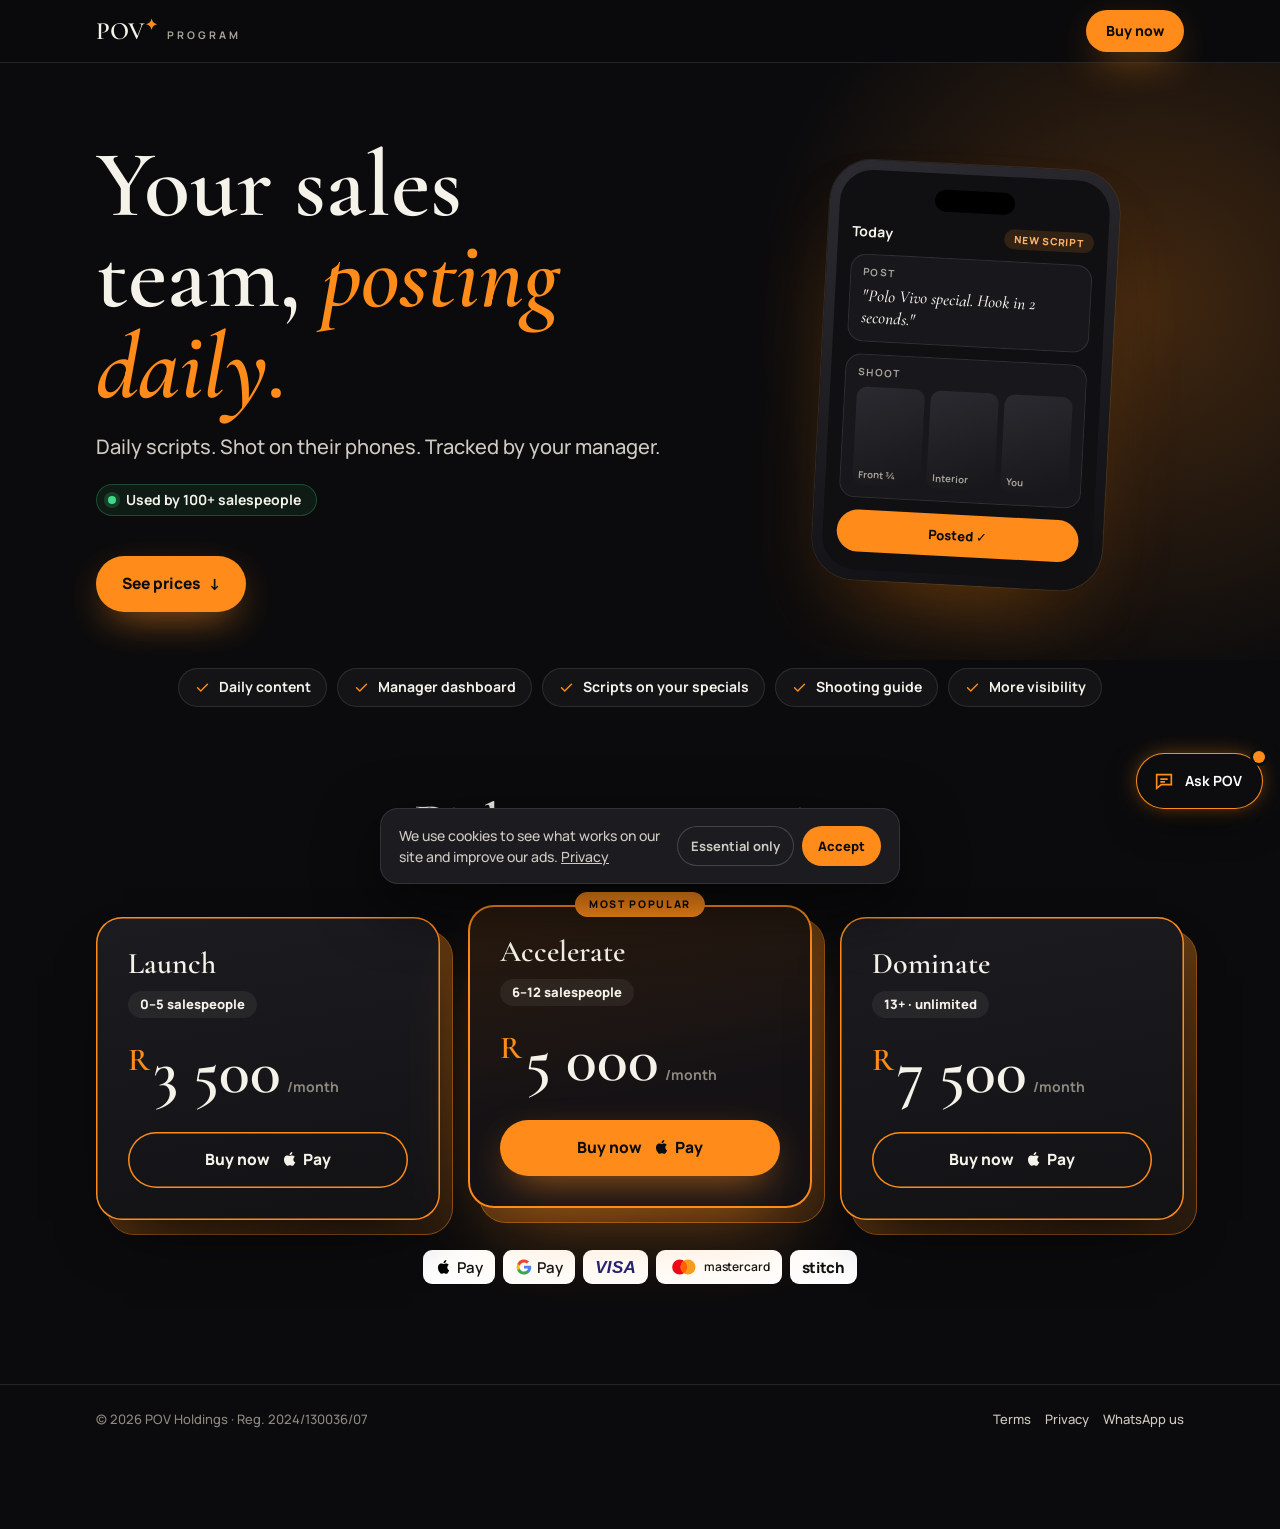
==== program/index.html @ 8cce1a72 "POV Program division pricing: Buy now opens the Apple Pay checkout Co-Authored-By: Claude Opus 5.5 <" ====
<!doctype html>
<html lang="en">
<head>
<meta charset="utf-8">
<meta name="viewport" content="width=device-width,initial-scale=1,viewport-fit=cover">
<title>POV Program · Your sales team, posting daily</title>
<script src="../track.js"></script>
<meta name="description" content="Daily content, curated scripts and a manager dashboard for every salesperson in your dealership. From R3 500 per department per month.">
<link rel="canonical" href="https://pointofviewholdings.co.za/program/">
<meta property="og:type" content="website">
<meta property="og:site_name" content="POV Holdings">
<meta property="og:title" content="POV Program · Your sales team, posting every day">
<meta property="og:description" content="Daily content, curated scripts and a manager dashboard for every salesperson. From R3 500 per department per month.">
<meta property="og:url" content="https://pointofviewholdings.co.za/program/">
<meta property="og:image" content="https://pointofviewholdings.co.za/work/og-program.jpg">
<meta property="og:image:width" content="1200">
<meta property="og:image:height" content="630">
<meta name="twitter:card" content="summary_large_image">
<meta name="theme-color" content="#0b0b0d">
<link rel="preconnect" href="https://fonts.googleapis.com"><link rel="preconnect" href="https://fonts.gstatic.com" crossorigin>
<link rel="stylesheet" href="https://fonts.googleapis.com/css2?family=Cormorant+Garamond:ital,wght@0,500;0,600;1,500;1,600&family=Manrope:wght@400;500;600;700;800&display=swap">
<script>
/* Stitch payment links (Apple Pay, card, instant EFT). Paste each package's link here when Stitch is live. */
window.POV_PROGRAM_PAY={launch:'',accelerate:'',dominate:''};
</script>
<style>
:root{--bg:#0b0b0d;--tile:#141417;--ink:#f5f2ea;--grey:#a9a49a;--hair:rgba(255,255,255,.1);--o:#ff8c1a;--o2:#ffb366;
  --serif:"Cormorant Garamond",Georgia,serif;--sans:Manrope,system-ui,-apple-system,sans-serif;--gl:max(16px,env(safe-area-inset-left));--gr:max(16px,env(safe-area-inset-right))}
*{box-sizing:border-box}html{-webkit-text-size-adjust:100%;scroll-behavior:smooth}
body{margin:0;background:var(--bg);color:var(--ink);font:500 16px/1.55 var(--sans);-webkit-font-smoothing:antialiased;overflow-x:hidden}
a{color:inherit}h1,h2,h3{margin:0;font-weight:600}em{font-style:italic;color:var(--o)}
.w{max-width:1120px;margin:0 auto;padding-left:var(--gl);padding-right:var(--gr)}
.btn{display:inline-flex;align-items:center;justify-content:center;gap:9px;height:56px;padding:0 26px;border-radius:999px;border:0;cursor:pointer;font:800 15.5px/1 var(--sans);text-decoration:none;white-space:nowrap;transition:transform .2s,box-shadow .2s,background .2s,color .2s;-webkit-tap-highlight-color:transparent}
.btn:active{transform:scale(.98)}
.btn.solid{background:var(--o);color:#0d0d0f;box-shadow:0 14px 40px -12px rgba(255,140,26,.7)}
.btn.line{color:var(--ink);background:none;box-shadow:inset 0 0 0 1.5px var(--o)}
.btn.line:hover{background:var(--o);color:#0d0d0f}
.btn i{font-style:normal}
.btn .ap{width:18px;height:18px;fill:currentColor;margin:0 -5px 0 2px;position:relative;top:-1px}
.top{position:sticky;top:0;z-index:40;background:rgba(11,11,13,.94);border-bottom:1px solid var(--hair)}
.top .w{display:flex;align-items:center;justify-content:space-between;height:62px}
.logo{display:flex;align-items:baseline;gap:9px;text-decoration:none}
.logo b{font:600 25px/1 var(--serif)}.logo b i{color:var(--o);font-style:normal;font-size:.6em;vertical-align:super}
.logo span{font:700 10.5px/1 var(--sans);letter-spacing:.28em;text-transform:uppercase;color:var(--grey)}
.top .btn{height:42px;padding:0 20px;font-size:14px}
.hero{position:relative;padding:clamp(34px,6vw,80px) 0 clamp(26px,4vw,48px);overflow:hidden}
.hero::before{content:"";position:absolute;right:-25%;top:-35%;width:85vw;height:85vw;max-width:900px;max-height:900px;background:radial-gradient(circle,rgba(255,140,26,.22),transparent 62%);pointer-events:none}
.hgrid{position:relative;display:grid;grid-template-columns:1.15fr .85fr;gap:clamp(24px,5vw,64px);align-items:center}
.hero h1{font:600 clamp(48px,7.4vw,96px)/.96 var(--serif)}
.hero .lede{color:#cfcbc2;font-size:clamp(17px,1.7vw,20px);margin:18px 0 0}
.live{display:inline-flex;align-items:center;gap:10px;margin-top:22px;padding:9px 16px 9px 12px;border-radius:999px;background:rgba(61,220,132,.08);box-shadow:inset 0 0 0 1px rgba(61,220,132,.25);font:700 14px/1 var(--sans)}
.live i{width:8px;height:8px;border-radius:50%;background:#3ddc84;box-shadow:0 0 0 4px rgba(61,220,132,.18)}
.hero .ctas{display:flex;gap:10px;flex-wrap:wrap;margin-top:26px}
.phone{justify-self:center;width:min(290px,72vw);border-radius:42px;padding:10px;background:linear-gradient(160deg,#2b2b31,#0f0f12);box-shadow:0 0 0 1px rgba(255,255,255,.08),0 50px 100px -40px rgba(255,140,26,.45),0 30px 60px -30px #000;transform:rotate(3deg)}
.scr{border-radius:33px;background:#101013;padding:16px 14px 18px}
.scr::before{content:"";display:block;width:80px;height:22px;border-radius:999px;background:#000;margin:0 auto 14px}
.app-h{display:flex;justify-content:space-between;align-items:center;font:700 14px/1 var(--sans)}
.chip{padding:5px 10px;border-radius:999px;background:rgba(255,140,26,.14);color:var(--o2);font:800 10px/1 var(--sans);letter-spacing:.08em;text-transform:uppercase}
.card{margin-top:12px;border-radius:16px;background:#18181c;box-shadow:inset 0 0 0 1px var(--hair);padding:13px}
.card small{display:block;color:var(--grey);font:700 10px/1 var(--sans);letter-spacing:.14em;text-transform:uppercase}
.card p{margin:8px 0 0;font:italic 500 17px/1.3 var(--serif)}
.shots{display:grid;grid-template-columns:repeat(3,1fr);gap:6px;margin-top:10px}
.shots span{aspect-ratio:9/13;border-radius:10px;background:linear-gradient(160deg,#2a2a30,#17171a);display:grid;place-items:end start;padding:6px;font:700 9.5px/1 var(--sans);color:var(--grey)}
.done{display:flex;align-items:center;justify-content:center;margin-top:12px;height:42px;border-radius:999px;background:var(--o);color:#0d0d0f;font:800 13px/1 var(--sans)}
.feats{display:flex;flex-wrap:wrap;justify-content:center;gap:10px;padding:8px 0 0}
.feats span{display:inline-flex;align-items:center;gap:8px;padding:11px 16px;border-radius:999px;background:var(--tile);box-shadow:inset 0 0 0 1px var(--hair);font:700 14px/1 var(--sans)}
.feats svg{width:17px;height:17px;fill:none;stroke:var(--o);stroke-width:2;stroke-linecap:round;stroke-linejoin:round}
.pricing{padding:clamp(48px,7vw,90px) 0 clamp(56px,8vw,100px)}
.ph{text-align:center}.ph h2{font:600 clamp(36px,5vw,58px)/1 var(--serif)}
.note{margin:12px 0 0;font:700 11px/1 var(--sans);letter-spacing:.2em;text-transform:uppercase;color:#8d8980}
.pp{display:grid;grid-template-columns:repeat(3,minmax(0,1fr));gap:clamp(16px,2.2vw,28px);margin-top:40px;perspective:1400px}
.pk{position:relative;border-radius:26px;cursor:pointer;transition:transform .45s cubic-bezier(.2,.7,.2,1)}
.pk::before{content:"";position:absolute;inset:0;border-radius:26px;transform:translate3d(12px,14px,-40px);background:linear-gradient(150deg,rgba(255,140,26,.5),rgba(255,140,26,.12));box-shadow:0 0 0 1px rgba(255,140,26,.55)}
.face{position:relative;height:100%;display:flex;flex-direction:column;align-items:flex-start;padding:clamp(24px,2.6vw,32px);border-radius:26px;background:linear-gradient(170deg,#1c1c20,#121215);box-shadow:inset 0 0 0 1.5px var(--o),0 30px 60px -30px rgba(0,0,0,.9)}
.pk:hover{transform:translateY(-6px) rotateX(4deg) rotateY(-4deg)}
.pk.hot{transform:translateY(-12px)}.pk.hot:hover{transform:translateY(-18px) rotateX(4deg) rotateY(-4deg)}
.pk.hot .face{background:linear-gradient(170deg,#2a1b0e,#151215 60%);box-shadow:inset 0 0 0 2px var(--o),0 40px 80px -30px rgba(255,140,26,.45)}
.pop{position:absolute;z-index:2;top:-13px;left:50%;transform:translateX(-50%);padding:7px 14px;border-radius:999px;background:var(--o);color:#0d0d0f;font:800 10.5px/1 var(--sans);letter-spacing:.16em;text-transform:uppercase;white-space:nowrap}
.face h3{font:600 30px/1 var(--serif)}
.who{display:inline-flex;margin-top:12px;padding:7px 12px;border-radius:999px;background:rgba(255,255,255,.06);font:800 13px/1 var(--sans)}
.amt{margin:22px 0 6px;font:600 clamp(52px,5vw,66px)/1 var(--serif);white-space:nowrap}
.amt span{font-size:.5em;vertical-align:.7em;margin-right:3px;color:var(--o)}
.amt small{font:700 14px/1 var(--sans);color:#8d8980;margin-left:6px}
.face .btn{width:100%;margin-top:22px}
.pk:not(.hot) .face .btn{background:none;color:var(--ink);box-shadow:inset 0 0 0 1.5px var(--o)}
.pk:not(.hot):hover .face .btn{background:var(--o);color:#0d0d0f}

.pays{display:flex;justify-content:center;gap:8px;flex-wrap:wrap;margin-top:30px}
.pm{display:inline-flex;align-items:center;gap:4px;height:34px;padding:0 12px;border-radius:9px;background:#fff;color:#111;font:600 15px/1 var(--sans);box-shadow:0 1px 0 rgba(0,0,0,.2)}
.pm svg{height:18px;width:auto}.pm .lg-ap path{fill:#000}
.pm .lg-mc{height:20px}.pm em{font:600 12px/1 var(--sans);font-style:normal;color:#111;letter-spacing:-.01em}
.pm.visa{font:italic 900 17px/1 Arial,Helvetica,sans-serif;color:#1A1F71;letter-spacing:.02em}
.pm.stitch{font:800 15px/1 var(--sans);letter-spacing:-.02em;color:#111;text-transform:lowercase}
.pays.mini{margin-top:12px;gap:6px}.pays.mini .pm{height:28px;padding:0 9px;font-size:12.5px}.pays.mini svg{height:15px}.pays.mini .lg-mc{height:16px}.pays.mini .pm.visa{font-size:14px}.pays.mini em{font-size:10.5px}

footer{border-top:1px solid var(--hair);padding:24px 0 calc(100px + env(safe-area-inset-bottom));color:#8d8980;font-size:13px}
footer .w{display:flex;justify-content:space-between;gap:12px;flex-wrap:wrap}footer a{color:#cfcbc2;text-decoration:none;margin-left:14px}
.sbar{position:fixed;z-index:50;left:12px;right:12px;bottom:calc(12px + env(safe-area-inset-bottom));display:none;align-items:center;justify-content:space-between;gap:10px;padding:9px 9px 9px 18px;border-radius:999px;background:rgba(18,18,21,.97);box-shadow:0 0 0 1px rgba(255,140,26,.5),0 20px 50px -10px #000;transform:translateY(140%);transition:transform .35s cubic-bezier(.2,.7,.2,1)}
.sbar.on{transform:none}.sbar b{font-size:14px}.sbar small{display:block;color:var(--grey);font-size:12px}
.sbar .btn{height:44px;padding:0 18px;font-size:14px}
.co{position:fixed;inset:0;z-index:100;display:none;align-items:flex-end;justify-content:center;background:rgba(0,0,0,.6)}
.co.open{display:flex}
.co-p{width:min(480px,100%);max-height:94vh;overflow:auto;border-radius:26px 26px 0 0;background:#141417;box-shadow:0 0 0 1px var(--hair);padding:20px 18px calc(22px + env(safe-area-inset-bottom));animation:up .3s cubic-bezier(.2,.7,.2,1)}
@media (min-width:700px){.co{align-items:center}.co-p{border-radius:26px}}
@keyframes up{from{transform:translateY(40px);opacity:0}}
.co-h{display:flex;justify-content:space-between;align-items:center}.co-h b{font:600 26px/1 var(--serif)}
.co-x{width:38px;height:38px;border-radius:50%;border:0;background:rgba(255,255,255,.07);color:var(--ink);font-size:22px;cursor:pointer}
.tiers{display:grid;grid-template-columns:repeat(3,1fr);gap:8px;margin-top:16px}
.tiers button{display:grid;gap:5px;padding:12px 6px;border-radius:16px;border:0;background:#1b1b1f;color:#cfcbc2;cursor:pointer;box-shadow:inset 0 0 0 1px var(--hair);font:700 12px/1 var(--sans)}
.tiers button b{font:600 22px/1 var(--serif);color:var(--ink)}
.tiers button[aria-pressed=true]{color:#fff;box-shadow:inset 0 0 0 2px var(--o);background:rgba(255,140,26,.1)}
.seg{display:grid;grid-template-columns:1fr 1fr;gap:8px}
.seg button{height:46px;border-radius:14px;border:0;background:#0f0f12;color:#cfcbc2;font:700 14px var(--sans);box-shadow:inset 0 0 0 1px var(--hair);cursor:pointer}
.seg button[aria-pressed=true]{color:#fff;box-shadow:inset 0 0 0 2px var(--o)}
.co form{display:grid;gap:12px;margin-top:14px}
.co input{height:52px;border-radius:14px;border:1px solid var(--hair);background:#0f0f12;color:var(--ink);padding:0 15px;font:500 16px var(--sans);outline:none;width:100%}
.co input:focus{border-color:var(--o)}
.msg{min-height:1.1em;margin:0;color:#f2a08a;font-size:13.5px}
.co .btn{width:100%;height:58px;font-size:16px}
.fine{color:#8d8980;font-size:12px;text-align:center;margin:8px 0 0}.fine a{color:#cfcbc2}
@media (max-width:900px){.hgrid{grid-template-columns:1fr}.phone{display:none}.pp{grid-template-columns:1fr;max-width:440px;margin-inline:auto;gap:30px}.pk.hot,.pk:hover,.pk.hot:hover{transform:none}.sbar{display:flex}.top .btn{height:38px;padding:0 16px}}
@media (max-width:520px){.hero .ctas .btn{flex:1 1 100%}.pk::before{transform:translate3d(7px,8px,-40px)}.feats span{font-size:13px;padding:10px 13px}}
@media (prefers-reduced-motion:reduce){.pk,.pk:hover{transform:none;transition:none}}
</style>
</head>
<body>
<header class="top"><div class="w"><a class="logo" href="../index.html?home=1" aria-label="POV Holdings home"><b>POV<i>✦</i></b><span>Program</span></a><a class="btn solid" href="#pricing">Buy now</a></div></header>
<main>
  <section class="hero"><div class="w hgrid">
    <div>
      <h1>Your sales team, <em>posting daily.</em></h1>
      <p class="lede">Daily scripts. Shot on their phones. Tracked by your manager.</p>
      <p class="live"><i></i>Used by 100+ salespeople</p>
      <div class="ctas"><a class="btn solid" href="#pricing">See prices <i>↓</i></a></div>
    </div>
    <div class="phone" aria-hidden="true"><div class="scr">
      <div class="app-h">Today<span class="chip">New script</span></div>
      <div class="card"><small>Post</small><p>"Polo Vivo special. Hook in 2 seconds."</p></div>
      <div class="card"><small>Shoot</small><div class="shots"><span>Front ¾</span><span>Interior</span><span>You</span></div></div>
      <div class="done">Posted ✓</div>
    </div></div>
  </div></section>

  <div class="w feats">
    <span><svg viewBox="0 0 24 24"><path d="M5 12.5l4.5 4.5L19 7.5"/></svg>Daily content</span><span><svg viewBox="0 0 24 24"><path d="M5 12.5l4.5 4.5L19 7.5"/></svg>Manager dashboard</span><span><svg viewBox="0 0 24 24"><path d="M5 12.5l4.5 4.5L19 7.5"/></svg>Scripts on your specials</span><span><svg viewBox="0 0 24 24"><path d="M5 12.5l4.5 4.5L19 7.5"/></svg>Shooting guide</span><span><svg viewBox="0 0 24 24"><path d="M5 12.5l4.5 4.5L19 7.5"/></svg>More visibility</span>
  </div>

  <section class="pricing" id="pricing"><div class="w">
    <div class="ph"><h2>Pick your team size.</h2><p class="note">Per department · per month · excl. VAT</p></div>
    <div class="pp">
      <article class="pk" data-buy="launch"><div class="face"><h3>Launch</h3><span class="who">0–5 salespeople</span><p class="amt"><span>R</span>3 500<small>/month</small></p><button class="btn" type="button">Buy now <svg class="ap" viewBox="0 0 24 24" aria-hidden="true"><path d="M16.4 12.6c0-2.4 2-3.5 2-3.6-1.1-1.6-2.8-1.8-3.4-1.8-1.4-.1-2.8.9-3.5.9s-1.8-.9-3-.8C6.9 7.3 5.5 8.2 4.7 9.6c-1.6 2.8-.4 7 1.2 9.2.8 1.1 1.7 2.4 2.9 2.3 1.2 0 1.6-.7 3-.7s1.8.7 3 .7c1.3 0 2.1-1.1 2.8-2.2.9-1.3 1.3-2.5 1.3-2.6 0 0-2.5-1-2.5-3.7zM14.1 5.6c.6-.8 1.1-1.8 1-2.9-.9 0-2.1.6-2.7 1.4-.6.7-1.1 1.8-1 2.8 1 .1 2.1-.5 2.7-1.3z"/></svg>Pay</button></div></article>
      <article class="pk hot" data-buy="accelerate"><span class="pop">Most popular</span><div class="face"><h3>Accelerate</h3><span class="who">6–12 salespeople</span><p class="amt"><span>R</span>5 000<small>/month</small></p><button class="btn solid" type="button">Buy now <svg class="ap" viewBox="0 0 24 24" aria-hidden="true"><path d="M16.4 12.6c0-2.4 2-3.5 2-3.6-1.1-1.6-2.8-1.8-3.4-1.8-1.4-.1-2.8.9-3.5.9s-1.8-.9-3-.8C6.9 7.3 5.5 8.2 4.7 9.6c-1.6 2.8-.4 7 1.2 9.2.8 1.1 1.7 2.4 2.9 2.3 1.2 0 1.6-.7 3-.7s1.8.7 3 .7c1.3 0 2.1-1.1 2.8-2.2.9-1.3 1.3-2.5 1.3-2.6 0 0-2.5-1-2.5-3.7zM14.1 5.6c.6-.8 1.1-1.8 1-2.9-.9 0-2.1.6-2.7 1.4-.6.7-1.1 1.8-1 2.8 1 .1 2.1-.5 2.7-1.3z"/></svg>Pay</button></div></article>
      <article class="pk" data-buy="dominate"><div class="face"><h3>Dominate</h3><span class="who">13+ · unlimited</span><p class="amt"><span>R</span>7 500<small>/month</small></p><button class="btn" type="button">Buy now <svg class="ap" viewBox="0 0 24 24" aria-hidden="true"><path d="M16.4 12.6c0-2.4 2-3.5 2-3.6-1.1-1.6-2.8-1.8-3.4-1.8-1.4-.1-2.8.9-3.5.9s-1.8-.9-3-.8C6.9 7.3 5.5 8.2 4.7 9.6c-1.6 2.8-.4 7 1.2 9.2.8 1.1 1.7 2.4 2.9 2.3 1.2 0 1.6-.7 3-.7s1.8.7 3 .7c1.3 0 2.1-1.1 2.8-2.2.9-1.3 1.3-2.5 1.3-2.6 0 0-2.5-1-2.5-3.7zM14.1 5.6c.6-.8 1.1-1.8 1-2.9-.9 0-2.1.6-2.7 1.4-.6.7-1.1 1.8-1 2.8 1 .1 2.1-.5 2.7-1.3z"/></svg>Pay</button></div></article>
    </div>
    <div class="pays" aria-label="Payment methods">
      <span class="pm"><svg viewBox="0 0 24 24" class="lg-ap"><path fill="#fff" d="M16.4 12.6c0-2.4 2-3.5 2-3.6-1.1-1.6-2.8-1.8-3.4-1.8-1.4-.1-2.8.9-3.5.9s-1.8-.9-3-.8C6.9 7.3 5.5 8.2 4.7 9.6c-1.6 2.8-.4 7 1.2 9.2.8 1.1 1.7 2.4 2.9 2.3 1.2 0 1.6-.7 3-.7s1.8.7 3 .7c1.3 0 2.1-1.1 2.8-2.2.9-1.3 1.3-2.5 1.3-2.6 0 0-2.5-1-2.5-3.7zM14.1 5.6c.6-.8 1.1-1.8 1-2.9-.9 0-2.1.6-2.7 1.4-.6.7-1.1 1.8-1 2.8 1 .1 2.1-.5 2.7-1.3z"/></svg>Pay</span>
      <span class="pm"><svg viewBox="0 0 24 24" class="lg-g"><path fill="#4285F4" d="M21.6 12.2c0-.7-.1-1.4-.2-2H12v3.8h5.4a4.6 4.6 0 0 1-2 3v2.5h3.2c1.9-1.7 3-4.3 3-7.3z"/><path fill="#34A853" d="M12 22c2.7 0 5-.9 6.6-2.4l-3.2-2.5c-.9.6-2 1-3.4 1-2.6 0-4.8-1.8-5.6-4.1H3.1v2.6A10 10 0 0 0 12 22z"/><path fill="#FBBC05" d="M6.4 14a6 6 0 0 1 0-3.9V7.5H3.1a10 10 0 0 0 0 9z"/><path fill="#EA4335" d="M12 5.9c1.5 0 2.8.5 3.8 1.5l2.9-2.9A10 10 0 0 0 3.1 7.5l3.3 2.6C7.2 7.7 9.4 5.9 12 5.9z"/></svg>Pay</span>
      <span class="pm visa">VISA</span>
      <span class="pm"><svg viewBox="0 0 38 24" class="lg-mc"><circle cx="14" cy="12" r="9" fill="#EB001B"/><circle cx="24" cy="12" r="9" fill="#F79E1B"/><path fill="#FF5F00" d="M19 4.5a9 9 0 0 1 0 15 9 9 0 0 1 0-15z"/></svg><em>mastercard</em></span>
      <span class="pm stitch">stitch</span>
    </div>
  </div></section>
</main>
<footer><div class="w"><span>© 2026 POV Holdings · Reg. 2024/130036/07</span><nav><a href="../legal.html#terms">Terms</a><a href="../legal.html#privacy">Privacy</a><a href="https://wa.me/27786880944?text=Hi%20POV%2C%20I%20have%20a%20question%20about%20POV%20Program." target="_blank" rel="noopener">WhatsApp us</a></nav></div></footer>

<div class="sbar" id="sbar"><div><b>POV Program</b><small>From R3 500/month</small></div><a class="btn solid" href="#pricing">Buy now</a></div>

<div class="co" id="co" role="dialog" aria-modal="true" aria-labelledby="coT">
  <div class="co-p">
    <div class="co-h"><b id="coT">Checkout</b><button class="co-x" type="button" id="coX" aria-label="Close">×</button></div>
    <div class="tiers" role="group" aria-label="Package">
      <button type="button" data-t="launch">Launch<b>R3 500</b>0–5</button>
      <button type="button" data-t="accelerate">Accelerate<b>R5 000</b>6–12</button>
      <button type="button" data-t="dominate">Dominate<b>R7 500</b>13+</button>
    </div>
    <form id="coF" novalidate>
      <div class="seg" role="group" aria-label="Department"><button type="button" data-d="New vehicles" aria-pressed="true">New vehicles</button><button type="button" data-d="Pre-owned" aria-pressed="false">Pre-owned</button></div>
      <input id="fDl" autocomplete="organization" placeholder="Dealership" maxlength="80" aria-label="Dealership">
      <input id="fNm" autocomplete="name" placeholder="Your name" maxlength="60" aria-label="Your name">
      <input id="fPh" type="tel" autocomplete="tel" placeholder="Mobile number" maxlength="20" aria-label="Mobile number">
      <p class="msg" id="fMsg" aria-live="polite"></p>
      <button class="btn solid" type="submit" id="fGo"><svg class="ap" viewBox="0 0 24 24" aria-hidden="true"><path d="M16.4 12.6c0-2.4 2-3.5 2-3.6-1.1-1.6-2.8-1.8-3.4-1.8-1.4-.1-2.8.9-3.5.9s-1.8-.9-3-.8C6.9 7.3 5.5 8.2 4.7 9.6c-1.6 2.8-.4 7 1.2 9.2.8 1.1 1.7 2.4 2.9 2.3 1.2 0 1.6-.7 3-.7s1.8.7 3 .7c1.3 0 2.1-1.1 2.8-2.2.9-1.3 1.3-2.5 1.3-2.6 0 0-2.5-1-2.5-3.7zM14.1 5.6c.6-.8 1.1-1.8 1-2.9-.9 0-2.1.6-2.7 1.4-.6.7-1.1 1.8-1 2.8 1 .1 2.1-.5 2.7-1.3z"/></svg>Pay <span id="fAmt">R5 000</span></button>
      <div class="pays mini">
      <span class="pm"><svg viewBox="0 0 24 24" class="lg-ap"><path fill="#fff" d="M16.4 12.6c0-2.4 2-3.5 2-3.6-1.1-1.6-2.8-1.8-3.4-1.8-1.4-.1-2.8.9-3.5.9s-1.8-.9-3-.8C6.9 7.3 5.5 8.2 4.7 9.6c-1.6 2.8-.4 7 1.2 9.2.8 1.1 1.7 2.4 2.9 2.3 1.2 0 1.6-.7 3-.7s1.8.7 3 .7c1.3 0 2.1-1.1 2.8-2.2.9-1.3 1.3-2.5 1.3-2.6 0 0-2.5-1-2.5-3.7zM14.1 5.6c.6-.8 1.1-1.8 1-2.9-.9 0-2.1.6-2.7 1.4-.6.7-1.1 1.8-1 2.8 1 .1 2.1-.5 2.7-1.3z"/></svg>Pay</span>
      <span class="pm"><svg viewBox="0 0 24 24" class="lg-g"><path fill="#4285F4" d="M21.6 12.2c0-.7-.1-1.4-.2-2H12v3.8h5.4a4.6 4.6 0 0 1-2 3v2.5h3.2c1.9-1.7 3-4.3 3-7.3z"/><path fill="#34A853" d="M12 22c2.7 0 5-.9 6.6-2.4l-3.2-2.5c-.9.6-2 1-3.4 1-2.6 0-4.8-1.8-5.6-4.1H3.1v2.6A10 10 0 0 0 12 22z"/><path fill="#FBBC05" d="M6.4 14a6 6 0 0 1 0-3.9V7.5H3.1a10 10 0 0 0 0 9z"/><path fill="#EA4335" d="M12 5.9c1.5 0 2.8.5 3.8 1.5l2.9-2.9A10 10 0 0 0 3.1 7.5l3.3 2.6C7.2 7.7 9.4 5.9 12 5.9z"/></svg>Pay</span>
      <span class="pm visa">VISA</span>
      <span class="pm"><svg viewBox="0 0 38 24" class="lg-mc"><circle cx="14" cy="12" r="9" fill="#EB001B"/><circle cx="24" cy="12" r="9" fill="#F79E1B"/><path fill="#FF5F00" d="M19 4.5a9 9 0 0 1 0 15 9 9 0 0 1 0-15z"/></svg><em>mastercard</em></span>
      <span class="pm stitch">stitch</span>
    </div>
      <p class="fine">Monthly · excl. VAT · <a href="../legal.html#refunds">Terms &amp; cancellations</a></p>
    </form>
  </div>
</div>
<script>
(function(){
  var T={launch:{n:'Launch',w:'0–5 salespeople',p:3500},accelerate:{n:'Accelerate',w:'6–12 salespeople',p:5000},dominate:{n:'Dominate',w:'13+ salespeople',p:7500}};
  var $=function(i){return document.getElementById(i)},cur='accelerate',dep='New vehicles',fmt=function(n){return 'R'+String(n).replace(/\B(?=(\d{3})+(?!\d))/g,' ')};
  var attr={};try{var q=new URLSearchParams(location.search);['utm_source','utm_medium','utm_campaign','utm_content','fbclid'].forEach(function(k){if(q.get(k))attr[k]=q.get(k)})}catch(_){}
  function ev(name,params,fb){try{if(window.gtag)gtag('event',name,params)}catch(_){}try{if(window.fbq&&fb)fbq('track',fb,params)}catch(_){}}
  ev('view_item',{item_name:'POV Program'},'ViewContent');
  function pick(t){cur=t;$('fAmt').textContent=fmt(T[t].p);document.querySelectorAll('.tiers button').forEach(function(b){b.setAttribute('aria-pressed',b.dataset.t===t)})}
  function open(t){pick(t);$('co').classList.add('open');document.body.style.overflow='hidden';ev('begin_checkout',{item_name:'POV Program '+T[t].n,value:T[t].p,currency:'ZAR'},'InitiateCheckout')}
  function close(){$('co').classList.remove('open');document.body.style.overflow=''}
  document.querySelectorAll('[data-buy]').forEach(function(b){b.addEventListener('click',function(){open(b.dataset.buy)})});
  document.querySelectorAll('.tiers button').forEach(function(b){b.addEventListener('click',function(){pick(b.dataset.t)})});
  document.querySelectorAll('.seg button').forEach(function(b){b.addEventListener('click',function(){dep=b.dataset.d;document.querySelectorAll('.seg button').forEach(function(x){x.setAttribute('aria-pressed',x===b)})})});
  $('coX').addEventListener('click',close);$('co').addEventListener('click',function(e){if(e.target===this)close()});
  addEventListener('keydown',function(e){if(e.key==='Escape')close()});
  $('coF').addEventListener('submit',function(e){e.preventDefault();var g=function(i){return $(i).value.trim()},m=$('fMsg');
    if(!g('fDl')||!g('fNm')||!g('fPh')){m.textContent='Please fill in all three.';return}
    m.textContent='';var x=T[cur];
    try{sessionStorage.setItem('pov_program_order',JSON.stringify({tier:cur,dep:dep,dealer:g('fDl'),name:g('fNm'),phone:g('fPh')}))}catch(_){}
    ev('add_payment_info',{item_name:'POV Program '+x.n,value:x.p,currency:'ZAR'},'AddPaymentInfo');
    var link=(window.POV_PROGRAM_PAY||{})[cur];
    if(link){location.href=link;return}
    var tag=attr.utm_campaign?'\n[ad: '+attr.utm_campaign+']':'';
    var txt='Hi POV, I want POV Program.\n\n'+x.n+' ('+x.w+') '+fmt(x.p)+'/month\n'+dep+'\nDealership: '+g('fDl')+'\nName: '+g('fNm')+'\nMobile: '+g('fPh')+'\n\nPlease send my Apple Pay link.'+tag;
    ev('generate_lead',{method:'program_checkout',value:x.p,currency:'ZAR'},'Lead');
    window.open('https://wa.me/27786880944?text='+encodeURIComponent(txt),'_blank','noopener');
    m.style.color='#9be3b4';m.textContent='Sent. Your Apple Pay link is on its way on WhatsApp.';
  });
  try{var bq=new URLSearchParams(location.search).get('buy');if(T[bq])setTimeout(function(){open(bq)},150)}catch(_){}
  var bar=$('sbar'),inP=false;
  new IntersectionObserver(function(es){inP=es[0].isIntersecting;sync()},{threshold:.1}).observe($('pricing'));
  function sync(){bar.classList.toggle('on',scrollY>200&&!inP)}
  addEventListener('scroll',sync,{passive:true});
})();
</script>
<script src="../assistant.js" defer></script>
</body>
</html>
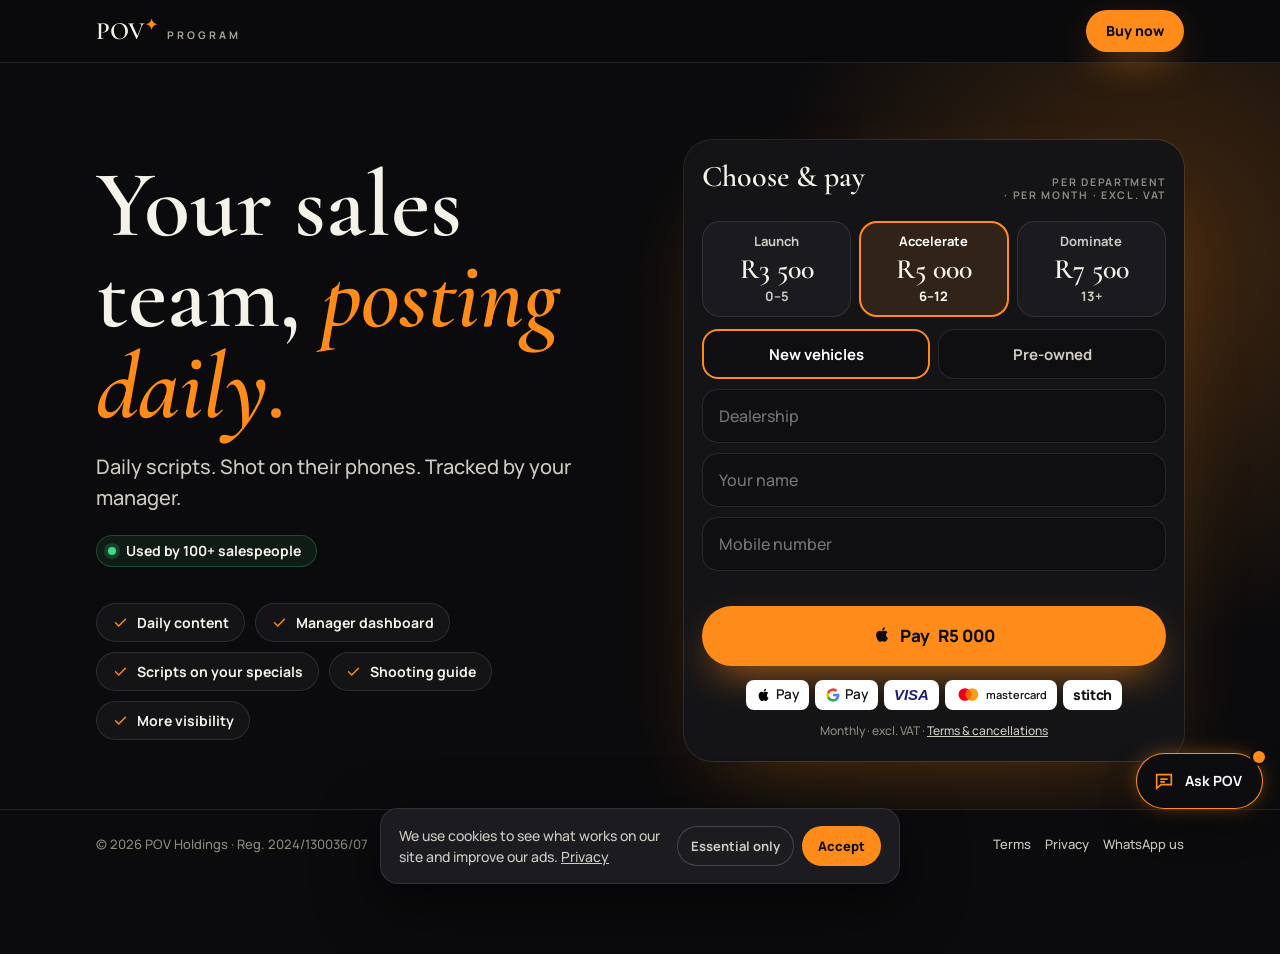
==== commit a71ed855: "POV Program: one-panel checkout on landing and division page Co-Authored-By: Claude Opus 5.5 <norepl" ====
--- a/program/index.html
+++ b/program/index.html
@@ -45,7 +45,7 @@
 .top .btn{height:42px;padding:0 20px;font-size:14px}
 .hero{position:relative;padding:clamp(34px,6vw,80px) 0 clamp(26px,4vw,48px);overflow:hidden}
 .hero::before{content:"";position:absolute;right:-25%;top:-35%;width:85vw;height:85vw;max-width:900px;max-height:900px;background:radial-gradient(circle,rgba(255,140,26,.22),transparent 62%);pointer-events:none}
-.hgrid{position:relative;display:grid;grid-template-columns:1.15fr .85fr;gap:clamp(24px,5vw,64px);align-items:center}
+.hgrid{position:relative;display:grid;grid-template-columns:1fr minmax(0,500px);gap:clamp(24px,5vw,64px);align-items:center}
 .hero h1{font:600 clamp(48px,7.4vw,96px)/.96 var(--serif)}
 .hero .lede{color:#cfcbc2;font-size:clamp(17px,1.7vw,20px);margin:18px 0 0}
 .live{display:inline-flex;align-items:center;gap:10px;margin-top:22px;padding:9px 16px 9px 12px;border-radius:999px;background:rgba(61,220,132,.08);box-shadow:inset 0 0 0 1px rgba(61,220,132,.25);font:700 14px/1 var(--sans)}
@@ -62,7 +62,8 @@
 .shots{display:grid;grid-template-columns:repeat(3,1fr);gap:6px;margin-top:10px}
 .shots span{aspect-ratio:9/13;border-radius:10px;background:linear-gradient(160deg,#2a2a30,#17171a);display:grid;place-items:end start;padding:6px;font:700 9.5px/1 var(--sans);color:var(--grey)}
 .done{display:flex;align-items:center;justify-content:center;margin-top:12px;height:42px;border-radius:999px;background:var(--o);color:#0d0d0f;font:800 13px/1 var(--sans)}
-.feats{display:flex;flex-wrap:wrap;justify-content:center;gap:10px;padding:8px 0 0}
+.feats.lp{justify-content:flex-start;padding:22px 0 0}
+.feats{display:flex;flex-wrap:wrap;justify-content:center;gap:10px;padding:8px 0 clamp(48px,7vw,90px)}
 .feats span{display:inline-flex;align-items:center;gap:8px;padding:11px 16px;border-radius:999px;background:var(--tile);box-shadow:inset 0 0 0 1px var(--hair);font:700 14px/1 var(--sans)}
 .feats svg{width:17px;height:17px;fill:none;stroke:var(--o);stroke-width:2;stroke-linecap:round;stroke-linejoin:round}
 .pricing{padding:clamp(48px,7vw,90px) 0 clamp(56px,8vw,100px)}
@@ -131,101 +132,27 @@
       <h1>Your sales team, <em>posting daily.</em></h1>
       <p class="lede">Daily scripts. Shot on their phones. Tracked by your manager.</p>
       <p class="live"><i></i>Used by 100+ salespeople</p>
-      <div class="ctas"><a class="btn solid" href="#pricing">See prices <i>↓</i></a></div>
+      <div class="feats lp">
+    <span><svg viewBox="0 0 24 24"><path d="M5 12.5l4.5 4.5L19 7.5"/></svg>Daily content</span><span><svg viewBox="0 0 24 24"><path d="M5 12.5l4.5 4.5L19 7.5"/></svg>Manager dashboard</span><span><svg viewBox="0 0 24 24"><path d="M5 12.5l4.5 4.5L19 7.5"/></svg>Scripts on your specials</span><span><svg viewBox="0 0 24 24"><path d="M5 12.5l4.5 4.5L19 7.5"/></svg>Shooting guide</span><span><svg viewBox="0 0 24 24"><path d="M5 12.5l4.5 4.5L19 7.5"/></svg>More visibility</span>
+  </div>
     </div>
-    <div class="phone" aria-hidden="true"><div class="scr">
-      <div class="app-h">Today<span class="chip">New script</span></div>
-      <div class="card"><small>Post</small><p>"Polo Vivo special. Hook in 2 seconds."</p></div>
-      <div class="card"><small>Shoot</small><div class="shots"><span>Front ¾</span><span>Interior</span><span>You</span></div></div>
-      <div class="done">Posted ✓</div>
-    </div></div>
+    <div id="pricing" data-pov-pay data-tier="accelerate"></div>
   </div></section>
 
-  <div class="w feats">
-    <span><svg viewBox="0 0 24 24"><path d="M5 12.5l4.5 4.5L19 7.5"/></svg>Daily content</span><span><svg viewBox="0 0 24 24"><path d="M5 12.5l4.5 4.5L19 7.5"/></svg>Manager dashboard</span><span><svg viewBox="0 0 24 24"><path d="M5 12.5l4.5 4.5L19 7.5"/></svg>Scripts on your specials</span><span><svg viewBox="0 0 24 24"><path d="M5 12.5l4.5 4.5L19 7.5"/></svg>Shooting guide</span><span><svg viewBox="0 0 24 24"><path d="M5 12.5l4.5 4.5L19 7.5"/></svg>More visibility</span>
-  </div>
 
-  <section class="pricing" id="pricing"><div class="w">
-    <div class="ph"><h2>Pick your team size.</h2><p class="note">Per department · per month · excl. VAT</p></div>
-    <div class="pp">
-      <article class="pk" data-buy="launch"><div class="face"><h3>Launch</h3><span class="who">0–5 salespeople</span><p class="amt"><span>R</span>3 500<small>/month</small></p><button class="btn" type="button">Buy now <svg class="ap" viewBox="0 0 24 24" aria-hidden="true"><path d="M16.4 12.6c0-2.4 2-3.5 2-3.6-1.1-1.6-2.8-1.8-3.4-1.8-1.4-.1-2.8.9-3.5.9s-1.8-.9-3-.8C6.9 7.3 5.5 8.2 4.7 9.6c-1.6 2.8-.4 7 1.2 9.2.8 1.1 1.7 2.4 2.9 2.3 1.2 0 1.6-.7 3-.7s1.8.7 3 .7c1.3 0 2.1-1.1 2.8-2.2.9-1.3 1.3-2.5 1.3-2.6 0 0-2.5-1-2.5-3.7zM14.1 5.6c.6-.8 1.1-1.8 1-2.9-.9 0-2.1.6-2.7 1.4-.6.7-1.1 1.8-1 2.8 1 .1 2.1-.5 2.7-1.3z"/></svg>Pay</button></div></article>
-      <article class="pk hot" data-buy="accelerate"><span class="pop">Most popular</span><div class="face"><h3>Accelerate</h3><span class="who">6–12 salespeople</span><p class="amt"><span>R</span>5 000<small>/month</small></p><button class="btn solid" type="button">Buy now <svg class="ap" viewBox="0 0 24 24" aria-hidden="true"><path d="M16.4 12.6c0-2.4 2-3.5 2-3.6-1.1-1.6-2.8-1.8-3.4-1.8-1.4-.1-2.8.9-3.5.9s-1.8-.9-3-.8C6.9 7.3 5.5 8.2 4.7 9.6c-1.6 2.8-.4 7 1.2 9.2.8 1.1 1.7 2.4 2.9 2.3 1.2 0 1.6-.7 3-.7s1.8.7 3 .7c1.3 0 2.1-1.1 2.8-2.2.9-1.3 1.3-2.5 1.3-2.6 0 0-2.5-1-2.5-3.7zM14.1 5.6c.6-.8 1.1-1.8 1-2.9-.9 0-2.1.6-2.7 1.4-.6.7-1.1 1.8-1 2.8 1 .1 2.1-.5 2.7-1.3z"/></svg>Pay</button></div></article>
-      <article class="pk" data-buy="dominate"><div class="face"><h3>Dominate</h3><span class="who">13+ · unlimited</span><p class="amt"><span>R</span>7 500<small>/month</small></p><button class="btn" type="button">Buy now <svg class="ap" viewBox="0 0 24 24" aria-hidden="true"><path d="M16.4 12.6c0-2.4 2-3.5 2-3.6-1.1-1.6-2.8-1.8-3.4-1.8-1.4-.1-2.8.9-3.5.9s-1.8-.9-3-.8C6.9 7.3 5.5 8.2 4.7 9.6c-1.6 2.8-.4 7 1.2 9.2.8 1.1 1.7 2.4 2.9 2.3 1.2 0 1.6-.7 3-.7s1.8.7 3 .7c1.3 0 2.1-1.1 2.8-2.2.9-1.3 1.3-2.5 1.3-2.6 0 0-2.5-1-2.5-3.7zM14.1 5.6c.6-.8 1.1-1.8 1-2.9-.9 0-2.1.6-2.7 1.4-.6.7-1.1 1.8-1 2.8 1 .1 2.1-.5 2.7-1.3z"/></svg>Pay</button></div></article>
-    </div>
-    <div class="pays" aria-label="Payment methods">
-      <span class="pm"><svg viewBox="0 0 24 24" class="lg-ap"><path fill="#fff" d="M16.4 12.6c0-2.4 2-3.5 2-3.6-1.1-1.6-2.8-1.8-3.4-1.8-1.4-.1-2.8.9-3.5.9s-1.8-.9-3-.8C6.9 7.3 5.5 8.2 4.7 9.6c-1.6 2.8-.4 7 1.2 9.2.8 1.1 1.7 2.4 2.9 2.3 1.2 0 1.6-.7 3-.7s1.8.7 3 .7c1.3 0 2.1-1.1 2.8-2.2.9-1.3 1.3-2.5 1.3-2.6 0 0-2.5-1-2.5-3.7zM14.1 5.6c.6-.8 1.1-1.8 1-2.9-.9 0-2.1.6-2.7 1.4-.6.7-1.1 1.8-1 2.8 1 .1 2.1-.5 2.7-1.3z"/></svg>Pay</span>
-      <span class="pm"><svg viewBox="0 0 24 24" class="lg-g"><path fill="#4285F4" d="M21.6 12.2c0-.7-.1-1.4-.2-2H12v3.8h5.4a4.6 4.6 0 0 1-2 3v2.5h3.2c1.9-1.7 3-4.3 3-7.3z"/><path fill="#34A853" d="M12 22c2.7 0 5-.9 6.6-2.4l-3.2-2.5c-.9.6-2 1-3.4 1-2.6 0-4.8-1.8-5.6-4.1H3.1v2.6A10 10 0 0 0 12 22z"/><path fill="#FBBC05" d="M6.4 14a6 6 0 0 1 0-3.9V7.5H3.1a10 10 0 0 0 0 9z"/><path fill="#EA4335" d="M12 5.9c1.5 0 2.8.5 3.8 1.5l2.9-2.9A10 10 0 0 0 3.1 7.5l3.3 2.6C7.2 7.7 9.4 5.9 12 5.9z"/></svg>Pay</span>
-      <span class="pm visa">VISA</span>
-      <span class="pm"><svg viewBox="0 0 38 24" class="lg-mc"><circle cx="14" cy="12" r="9" fill="#EB001B"/><circle cx="24" cy="12" r="9" fill="#F79E1B"/><path fill="#FF5F00" d="M19 4.5a9 9 0 0 1 0 15 9 9 0 0 1 0-15z"/></svg><em>mastercard</em></span>
-      <span class="pm stitch">stitch</span>
-    </div>
-  </div></section>
 </main>
 <footer><div class="w"><span>© 2026 POV Holdings · Reg. 2024/130036/07</span><nav><a href="../legal.html#terms">Terms</a><a href="../legal.html#privacy">Privacy</a><a href="https://wa.me/27786880944?text=Hi%20POV%2C%20I%20have%20a%20question%20about%20POV%20Program." target="_blank" rel="noopener">WhatsApp us</a></nav></div></footer>
 
 <div class="sbar" id="sbar"><div><b>POV Program</b><small>From R3 500/month</small></div><a class="btn solid" href="#pricing">Buy now</a></div>
 
-<div class="co" id="co" role="dialog" aria-modal="true" aria-labelledby="coT">
-  <div class="co-p">
-    <div class="co-h"><b id="coT">Checkout</b><button class="co-x" type="button" id="coX" aria-label="Close">×</button></div>
-    <div class="tiers" role="group" aria-label="Package">
-      <button type="button" data-t="launch">Launch<b>R3 500</b>0–5</button>
-      <button type="button" data-t="accelerate">Accelerate<b>R5 000</b>6–12</button>
-      <button type="button" data-t="dominate">Dominate<b>R7 500</b>13+</button>
-    </div>
-    <form id="coF" novalidate>
-      <div class="seg" role="group" aria-label="Department"><button type="button" data-d="New vehicles" aria-pressed="true">New vehicles</button><button type="button" data-d="Pre-owned" aria-pressed="false">Pre-owned</button></div>
-      <input id="fDl" autocomplete="organization" placeholder="Dealership" maxlength="80" aria-label="Dealership">
-      <input id="fNm" autocomplete="name" placeholder="Your name" maxlength="60" aria-label="Your name">
-      <input id="fPh" type="tel" autocomplete="tel" placeholder="Mobile number" maxlength="20" aria-label="Mobile number">
-      <p class="msg" id="fMsg" aria-live="polite"></p>
-      <button class="btn solid" type="submit" id="fGo"><svg class="ap" viewBox="0 0 24 24" aria-hidden="true"><path d="M16.4 12.6c0-2.4 2-3.5 2-3.6-1.1-1.6-2.8-1.8-3.4-1.8-1.4-.1-2.8.9-3.5.9s-1.8-.9-3-.8C6.9 7.3 5.5 8.2 4.7 9.6c-1.6 2.8-.4 7 1.2 9.2.8 1.1 1.7 2.4 2.9 2.3 1.2 0 1.6-.7 3-.7s1.8.7 3 .7c1.3 0 2.1-1.1 2.8-2.2.9-1.3 1.3-2.5 1.3-2.6 0 0-2.5-1-2.5-3.7zM14.1 5.6c.6-.8 1.1-1.8 1-2.9-.9 0-2.1.6-2.7 1.4-.6.7-1.1 1.8-1 2.8 1 .1 2.1-.5 2.7-1.3z"/></svg>Pay <span id="fAmt">R5 000</span></button>
-      <div class="pays mini">
-      <span class="pm"><svg viewBox="0 0 24 24" class="lg-ap"><path fill="#fff" d="M16.4 12.6c0-2.4 2-3.5 2-3.6-1.1-1.6-2.8-1.8-3.4-1.8-1.4-.1-2.8.9-3.5.9s-1.8-.9-3-.8C6.9 7.3 5.5 8.2 4.7 9.6c-1.6 2.8-.4 7 1.2 9.2.8 1.1 1.7 2.4 2.9 2.3 1.2 0 1.6-.7 3-.7s1.8.7 3 .7c1.3 0 2.1-1.1 2.8-2.2.9-1.3 1.3-2.5 1.3-2.6 0 0-2.5-1-2.5-3.7zM14.1 5.6c.6-.8 1.1-1.8 1-2.9-.9 0-2.1.6-2.7 1.4-.6.7-1.1 1.8-1 2.8 1 .1 2.1-.5 2.7-1.3z"/></svg>Pay</span>
-      <span class="pm"><svg viewBox="0 0 24 24" class="lg-g"><path fill="#4285F4" d="M21.6 12.2c0-.7-.1-1.4-.2-2H12v3.8h5.4a4.6 4.6 0 0 1-2 3v2.5h3.2c1.9-1.7 3-4.3 3-7.3z"/><path fill="#34A853" d="M12 22c2.7 0 5-.9 6.6-2.4l-3.2-2.5c-.9.6-2 1-3.4 1-2.6 0-4.8-1.8-5.6-4.1H3.1v2.6A10 10 0 0 0 12 22z"/><path fill="#FBBC05" d="M6.4 14a6 6 0 0 1 0-3.9V7.5H3.1a10 10 0 0 0 0 9z"/><path fill="#EA4335" d="M12 5.9c1.5 0 2.8.5 3.8 1.5l2.9-2.9A10 10 0 0 0 3.1 7.5l3.3 2.6C7.2 7.7 9.4 5.9 12 5.9z"/></svg>Pay</span>
-      <span class="pm visa">VISA</span>
-      <span class="pm"><svg viewBox="0 0 38 24" class="lg-mc"><circle cx="14" cy="12" r="9" fill="#EB001B"/><circle cx="24" cy="12" r="9" fill="#F79E1B"/><path fill="#FF5F00" d="M19 4.5a9 9 0 0 1 0 15 9 9 0 0 1 0-15z"/></svg><em>mastercard</em></span>
-      <span class="pm stitch">stitch</span>
-    </div>
-      <p class="fine">Monthly · excl. VAT · <a href="../legal.html#refunds">Terms &amp; cancellations</a></p>
-    </form>
-  </div>
-</div>
 <script>
-(function(){
-  var T={launch:{n:'Launch',w:'0–5 salespeople',p:3500},accelerate:{n:'Accelerate',w:'6–12 salespeople',p:5000},dominate:{n:'Dominate',w:'13+ salespeople',p:7500}};
-  var $=function(i){return document.getElementById(i)},cur='accelerate',dep='New vehicles',fmt=function(n){return 'R'+String(n).replace(/\B(?=(\d{3})+(?!\d))/g,' ')};
-  var attr={};try{var q=new URLSearchParams(location.search);['utm_source','utm_medium','utm_campaign','utm_content','fbclid'].forEach(function(k){if(q.get(k))attr[k]=q.get(k)})}catch(_){}
-  function ev(name,params,fb){try{if(window.gtag)gtag('event',name,params)}catch(_){}try{if(window.fbq&&fb)fbq('track',fb,params)}catch(_){}}
-  ev('view_item',{item_name:'POV Program'},'ViewContent');
-  function pick(t){cur=t;$('fAmt').textContent=fmt(T[t].p);document.querySelectorAll('.tiers button').forEach(function(b){b.setAttribute('aria-pressed',b.dataset.t===t)})}
-  function open(t){pick(t);$('co').classList.add('open');document.body.style.overflow='hidden';ev('begin_checkout',{item_name:'POV Program '+T[t].n,value:T[t].p,currency:'ZAR'},'InitiateCheckout')}
-  function close(){$('co').classList.remove('open');document.body.style.overflow=''}
-  document.querySelectorAll('[data-buy]').forEach(function(b){b.addEventListener('click',function(){open(b.dataset.buy)})});
-  document.querySelectorAll('.tiers button').forEach(function(b){b.addEventListener('click',function(){pick(b.dataset.t)})});
-  document.querySelectorAll('.seg button').forEach(function(b){b.addEventListener('click',function(){dep=b.dataset.d;document.querySelectorAll('.seg button').forEach(function(x){x.setAttribute('aria-pressed',x===b)})})});
-  $('coX').addEventListener('click',close);$('co').addEventListener('click',function(e){if(e.target===this)close()});
-  addEventListener('keydown',function(e){if(e.key==='Escape')close()});
-  $('coF').addEventListener('submit',function(e){e.preventDefault();var g=function(i){return $(i).value.trim()},m=$('fMsg');
-    if(!g('fDl')||!g('fNm')||!g('fPh')){m.textContent='Please fill in all three.';return}
-    m.textContent='';var x=T[cur];
-    try{sessionStorage.setItem('pov_program_order',JSON.stringify({tier:cur,dep:dep,dealer:g('fDl'),name:g('fNm'),phone:g('fPh')}))}catch(_){}
-    ev('add_payment_info',{item_name:'POV Program '+x.n,value:x.p,currency:'ZAR'},'AddPaymentInfo');
-    var link=(window.POV_PROGRAM_PAY||{})[cur];
-    if(link){location.href=link;return}
-    var tag=attr.utm_campaign?'\n[ad: '+attr.utm_campaign+']':'';
-    var txt='Hi POV, I want POV Program.\n\n'+x.n+' ('+x.w+') '+fmt(x.p)+'/month\n'+dep+'\nDealership: '+g('fDl')+'\nName: '+g('fNm')+'\nMobile: '+g('fPh')+'\n\nPlease send my Apple Pay link.'+tag;
-    ev('generate_lead',{method:'program_checkout',value:x.p,currency:'ZAR'},'Lead');
-    window.open('https://wa.me/27786880944?text='+encodeURIComponent(txt),'_blank','noopener');
-    m.style.color='#9be3b4';m.textContent='Sent. Your Apple Pay link is on its way on WhatsApp.';
-  });
-  try{var bq=new URLSearchParams(location.search).get('buy');if(T[bq])setTimeout(function(){open(bq)},150)}catch(_){}
-  var bar=$('sbar'),inP=false;
-  new IntersectionObserver(function(es){inP=es[0].isIntersecting;sync()},{threshold:.1}).observe($('pricing'));
-  function sync(){bar.classList.toggle('on',scrollY>200&&!inP)}
-  addEventListener('scroll',sync,{passive:true});
+(function(){try{if(window.gtag)gtag('event','view_item',{item_name:'POV Program'});if(window.fbq)fbq('track','ViewContent')}catch(_){}
+  var bar=document.getElementById('sbar'),pr=document.getElementById('pricing'),inP=false;
+  new IntersectionObserver(function(es){inP=es[0].isIntersecting;sync()},{threshold:.1}).observe(pr);
+  function sync(){bar.classList.toggle('on',scrollY>200&&!inP)}addEventListener('scroll',sync,{passive:true});
 })();
 </script>
+<script src="pay.js"></script>
 <script src="../assistant.js" defer></script>
 </body>
 </html>
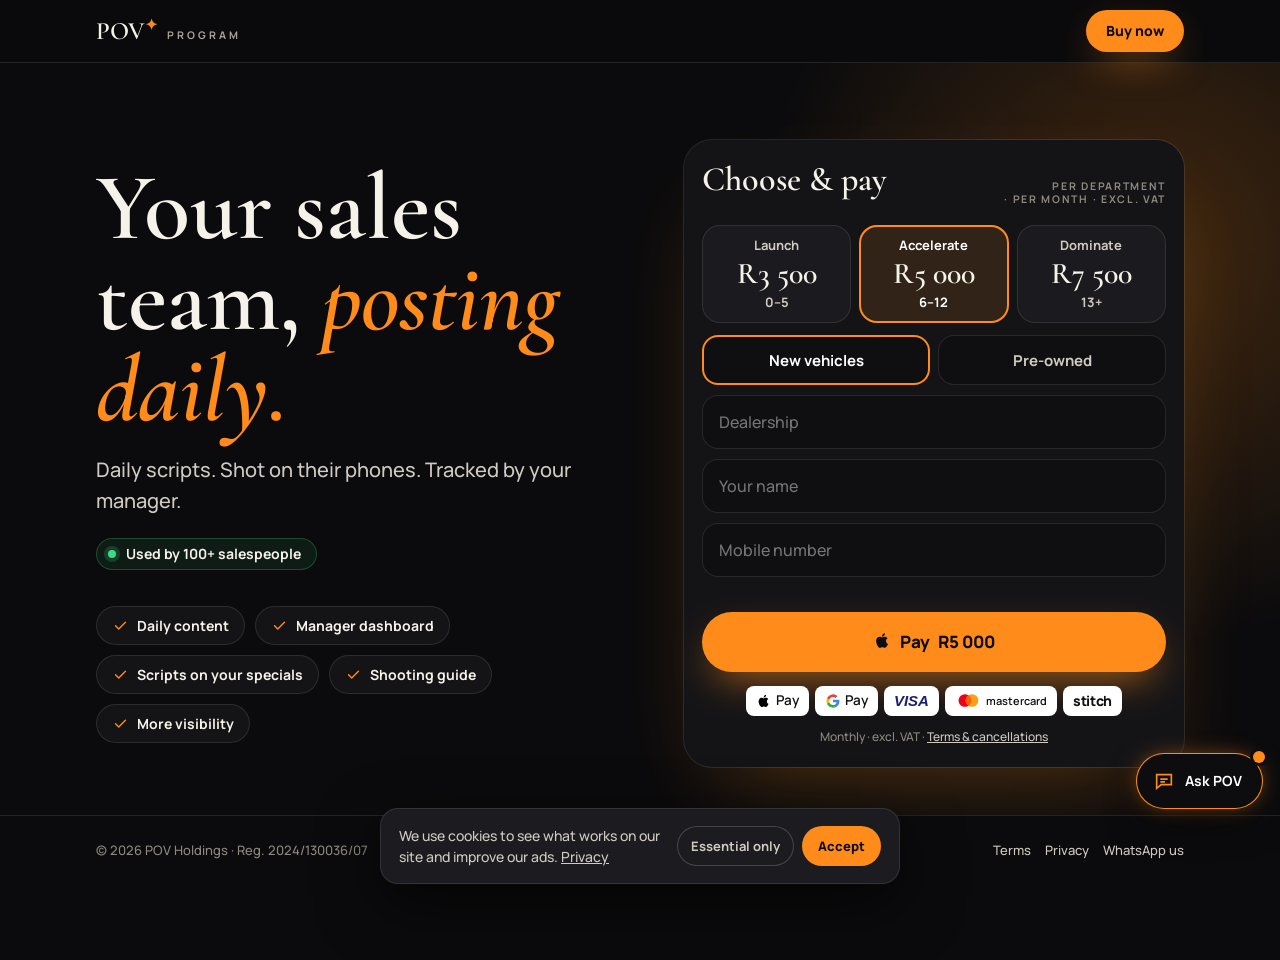
==== commit 2916b5b6: "Force fresh checkout script (cache-bust) Co-Authored-By: Claude Opus 5.5 <noreply@anthropic.com> Cla" ====
--- a/program/index.html
+++ b/program/index.html
@@ -152,7 +152,7 @@
   function sync(){bar.classList.toggle('on',scrollY>200&&!inP)}addEventListener('scroll',sync,{passive:true});
 })();
 </script>
-<script src="pay.js"></script>
+<script src="pay.js?v=4"></script>
 <script src="../assistant.js" defer></script>
 </body>
 </html>
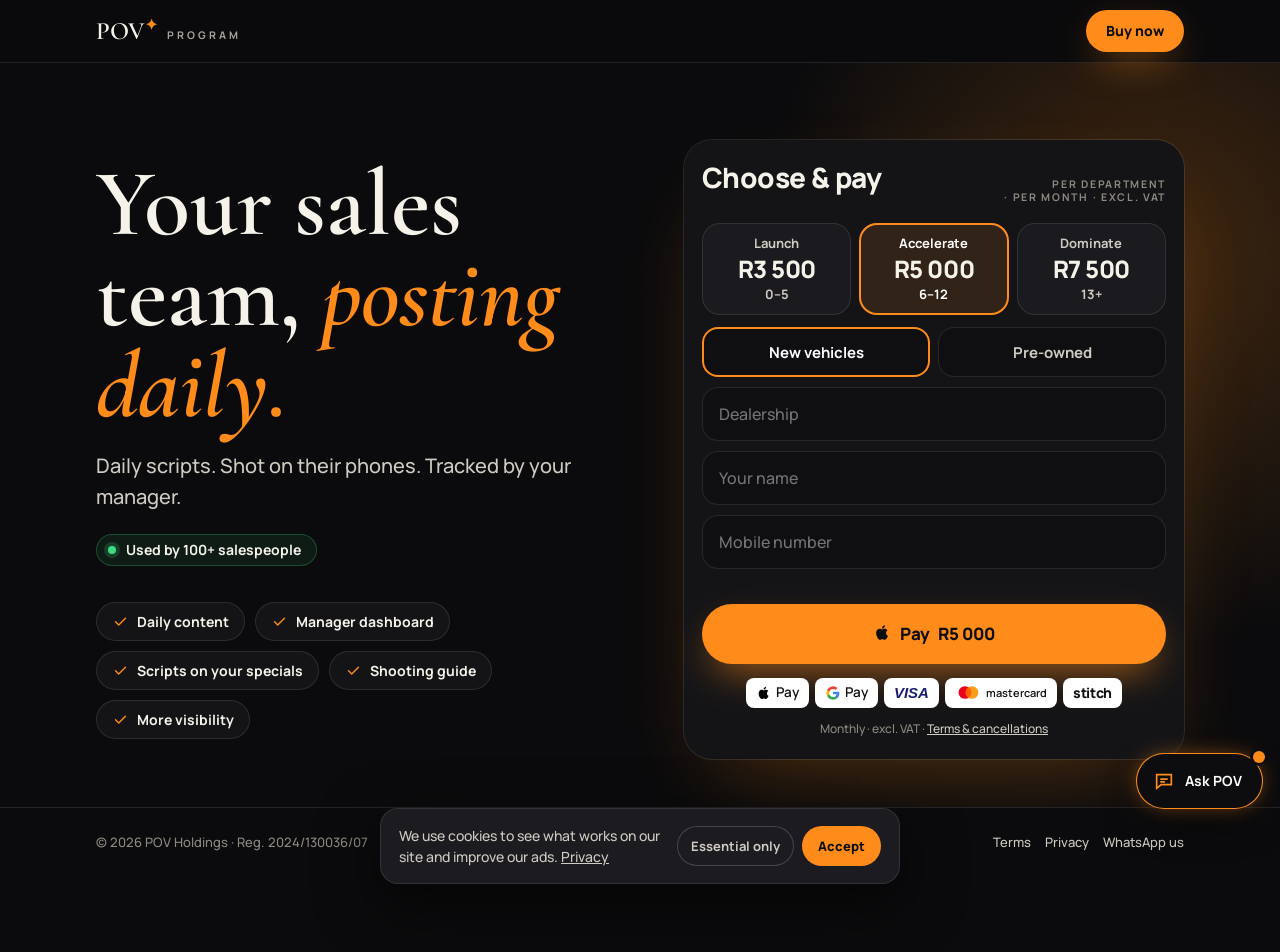
==== commit 23e27eda: "Checkout panel: flat bold type, cache-busted Co-Authored-By: Claude Opus 5.5 <noreply@anthropic.com>" ====
--- a/program/index.html
+++ b/program/index.html
@@ -152,7 +152,7 @@
   function sync(){bar.classList.toggle('on',scrollY>200&&!inP)}addEventListener('scroll',sync,{passive:true});
 })();
 </script>
-<script src="pay.js?v=4"></script>
+<script src="pay.js?v=5"></script>
 <script src="../assistant.js" defer></script>
 </body>
 </html>
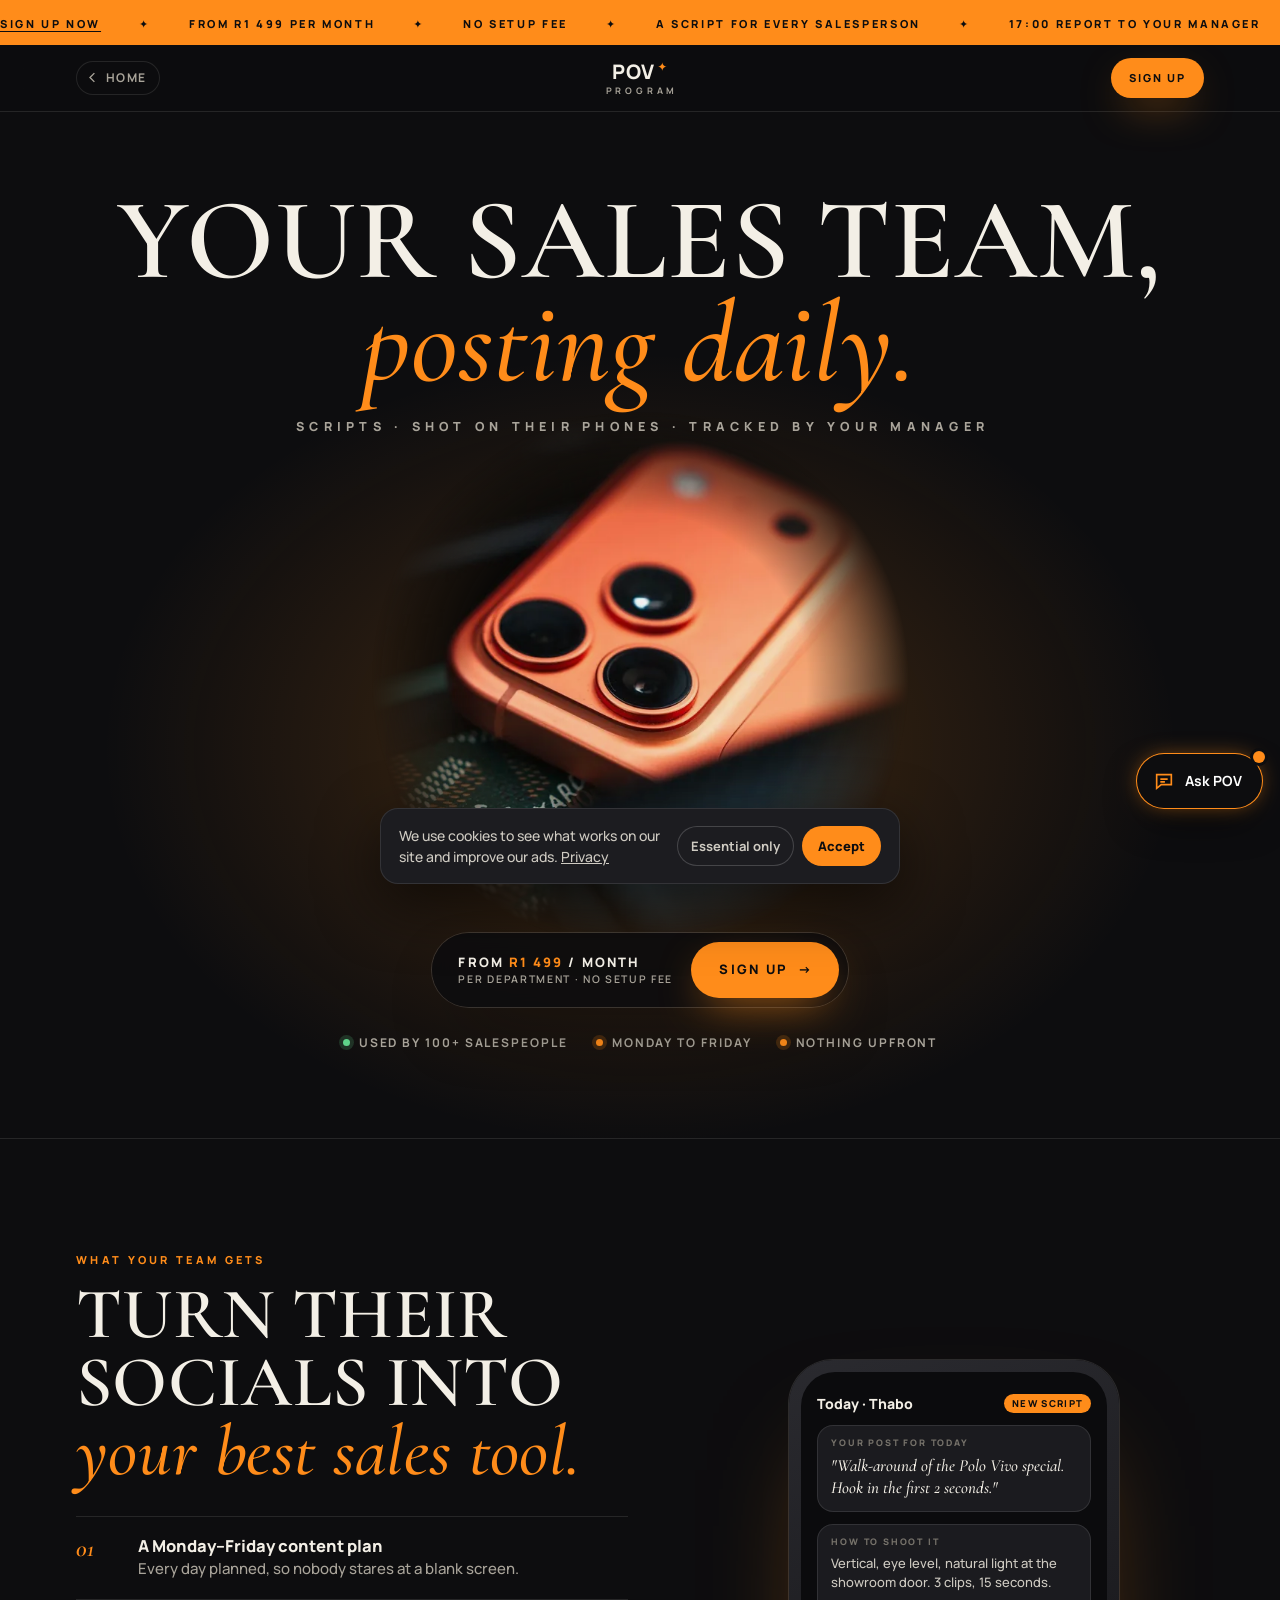
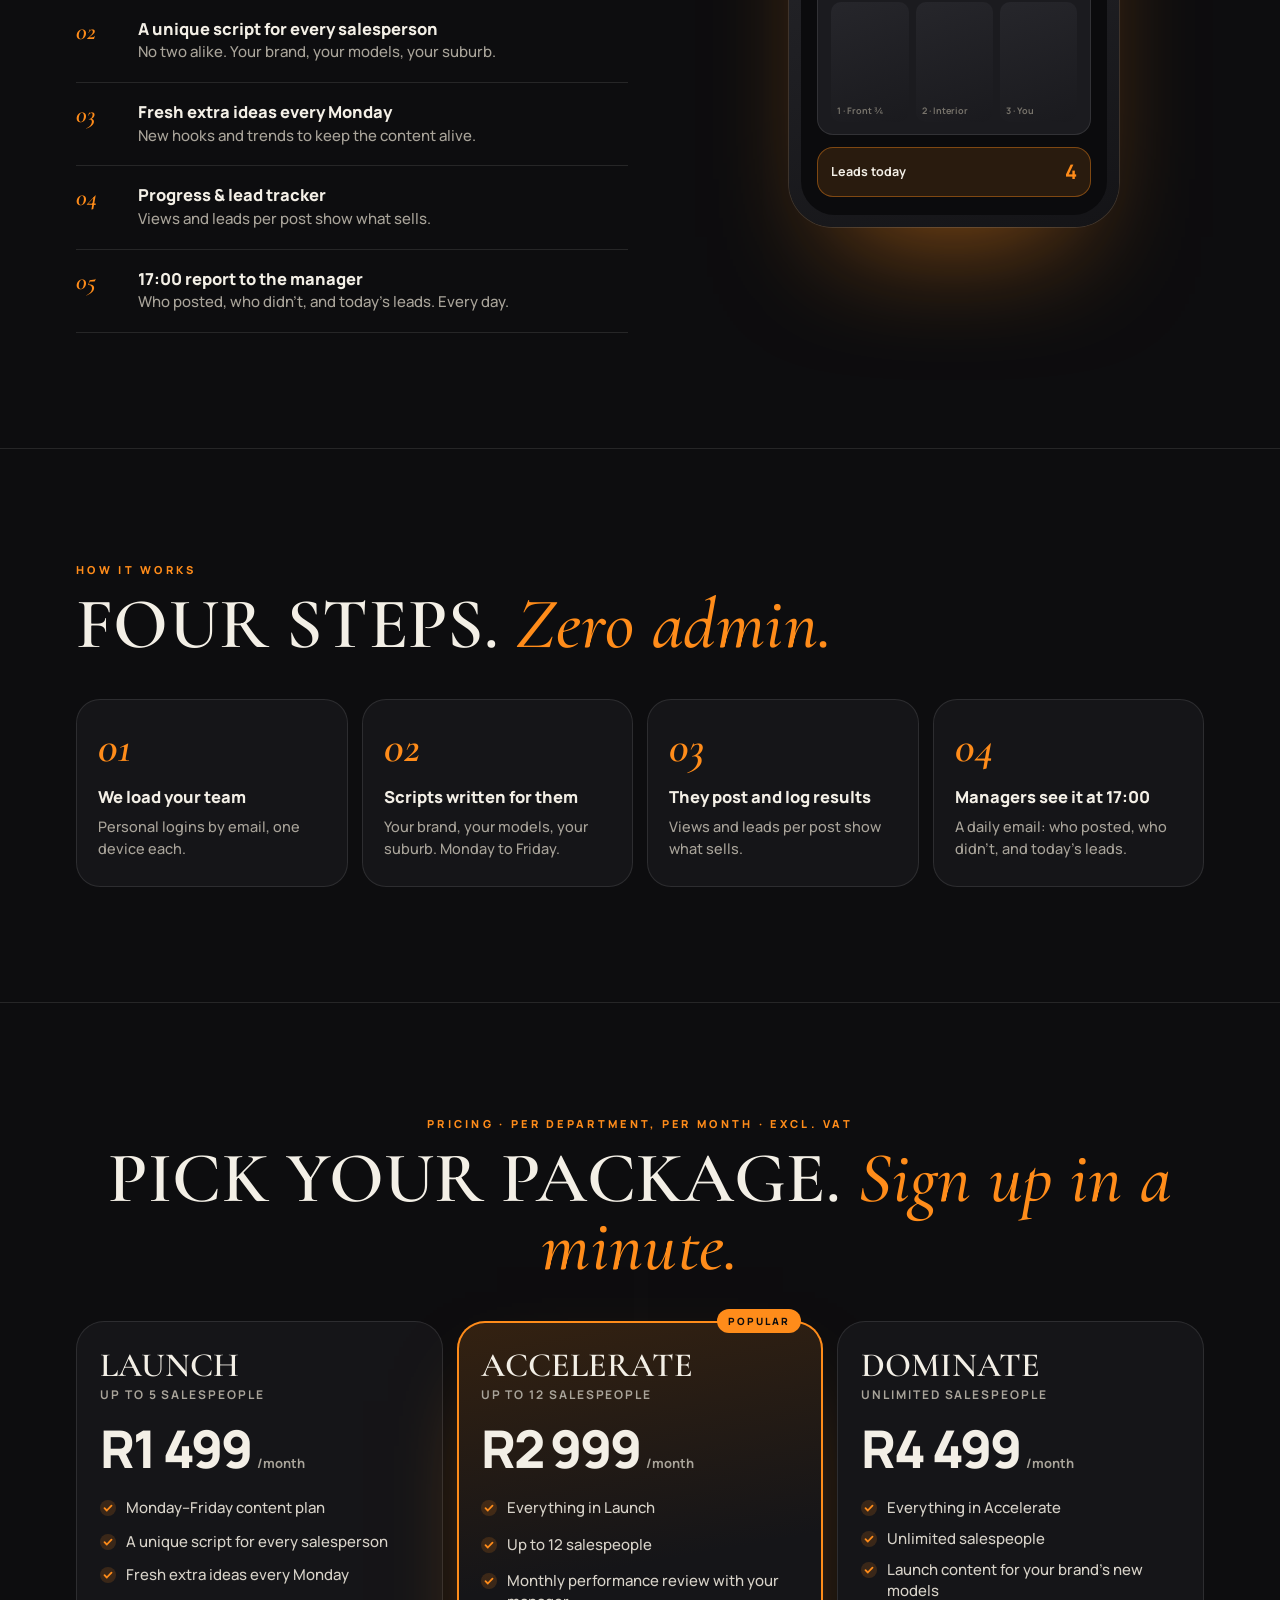
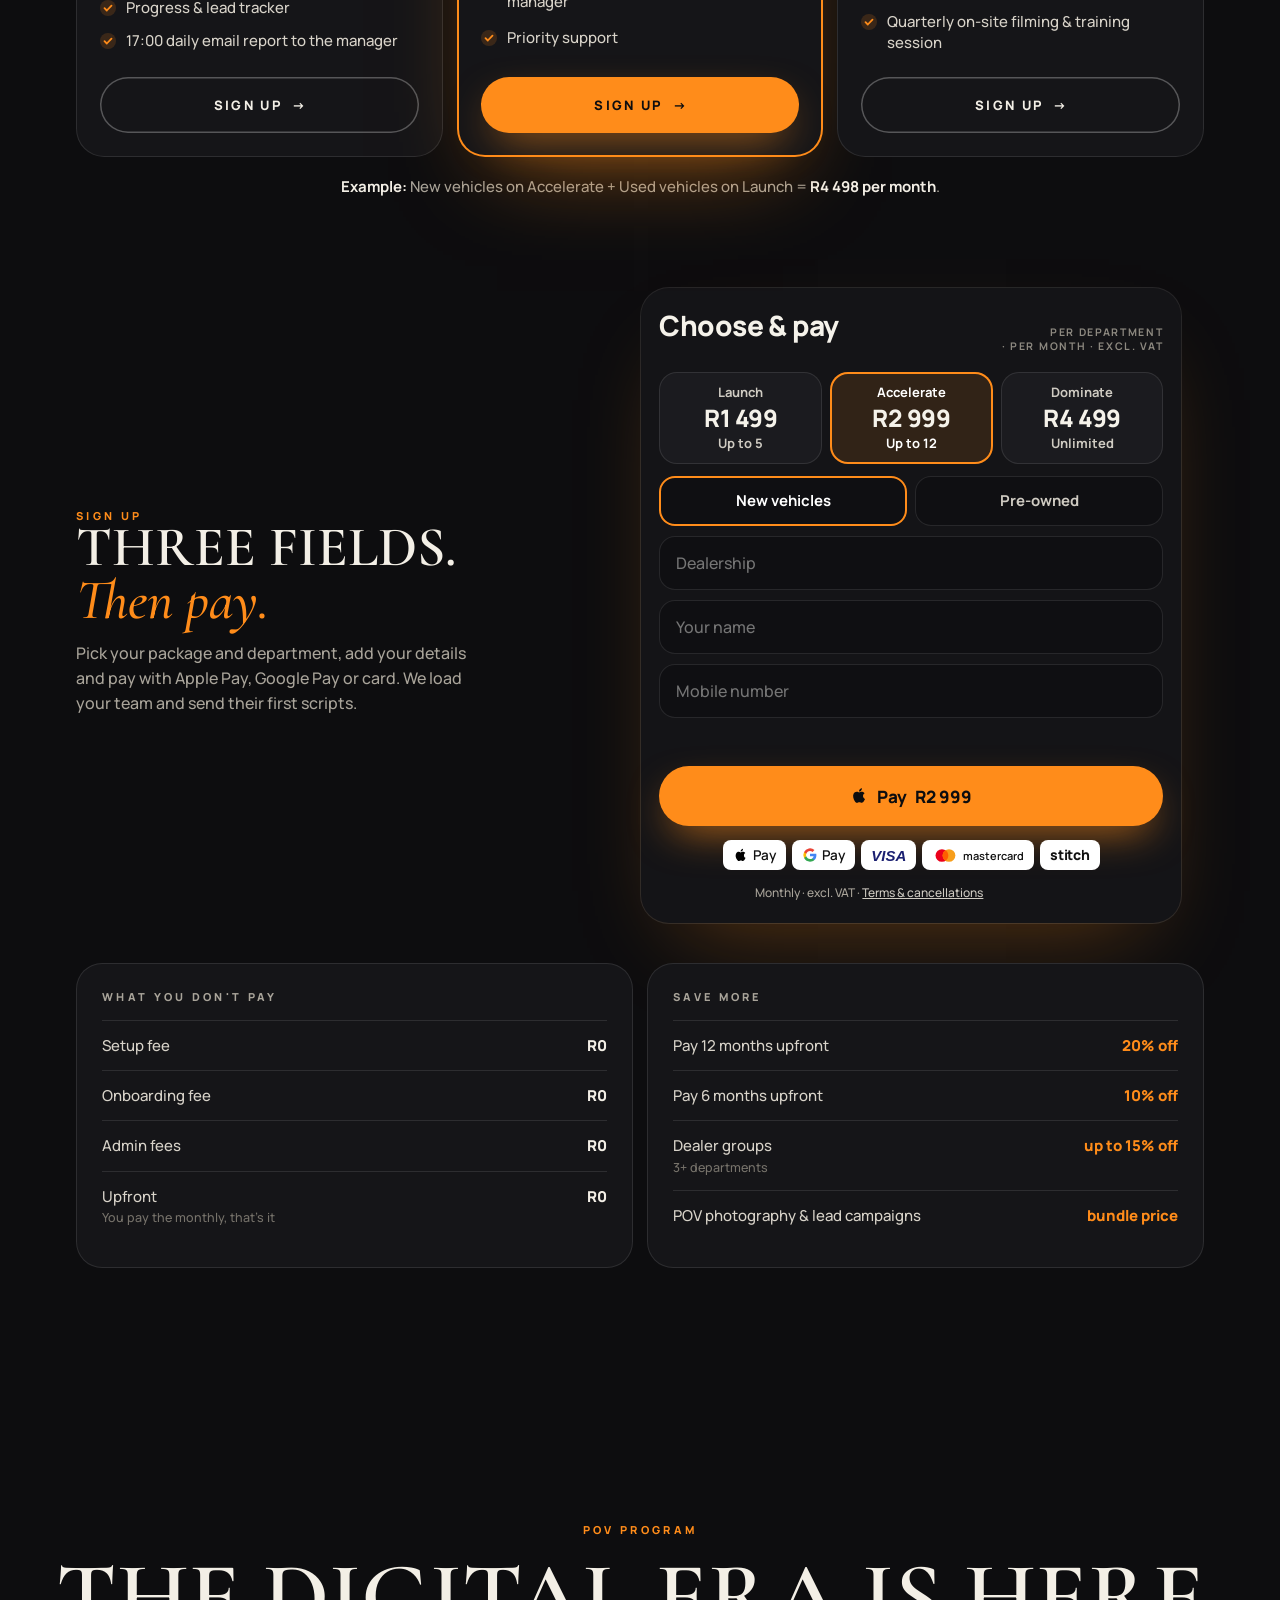
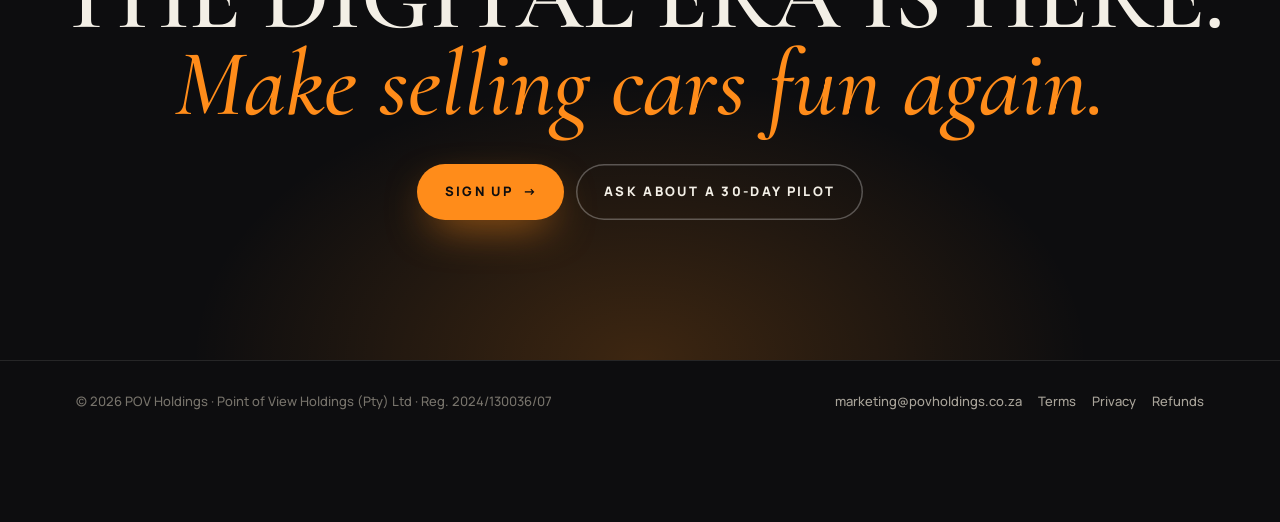
==== commit 507a499f: "POV Program: new pricing, fresh sign-up landing page Co-Authored-By: Claude Opus 5.5 <noreply@anthro" ====
--- a/program/index.html
+++ b/program/index.html
@@ -5,154 +5,269 @@
 <meta name="viewport" content="width=device-width,initial-scale=1,viewport-fit=cover">
 <title>POV Program · Your sales team, posting daily</title>
 <script src="../track.js"></script>
-<meta name="description" content="Daily content, curated scripts and a manager dashboard for every salesperson in your dealership. From R3 500 per department per month.">
+<meta name="description" content="A Monday–Friday content plan with a script for every salesperson, lead tracking and a 17:00 report to the manager. From R1 499 per department per month. No setup fee.">
 <link rel="canonical" href="https://pointofviewholdings.co.za/program/">
 <meta property="og:type" content="website">
 <meta property="og:site_name" content="POV Holdings">
-<meta property="og:title" content="POV Program · Your sales team, posting every day">
-<meta property="og:description" content="Daily content, curated scripts and a manager dashboard for every salesperson. From R3 500 per department per month.">
+<meta property="og:title" content="POV Program · Your sales team, posting daily">
+<meta property="og:description" content="A script for every salesperson, Monday to Friday. From R1 499 per department per month. No setup fee.">
 <meta property="og:url" content="https://pointofviewholdings.co.za/program/">
-<meta property="og:image" content="https://pointofviewholdings.co.za/work/og-program.jpg">
+<meta property="og:image" content="https://pointofviewholdings.co.za/work/og-program2.jpg">
 <meta property="og:image:width" content="1200">
 <meta property="og:image:height" content="630">
 <meta name="twitter:card" content="summary_large_image">
-<meta name="theme-color" content="#0b0b0d">
+<meta name="theme-color" content="#ff8c1a">
 <link rel="preconnect" href="https://fonts.googleapis.com"><link rel="preconnect" href="https://fonts.gstatic.com" crossorigin>
 <link rel="stylesheet" href="https://fonts.googleapis.com/css2?family=Cormorant+Garamond:ital,wght@0,500;0,600;1,500;1,600&family=Manrope:wght@400;500;600;700;800&display=swap">
+<link rel="preload" as="image" href="../work/program-hero.webp" imagesrcset="../work/program-hero-sm.webp 720w, ../work/program-hero.webp 1152w" imagesizes="(max-width:640px) 360px, 560px">
 <script>
-/* Stitch payment links (Apple Pay, card, instant EFT). Paste each package's link here when Stitch is live. */
+/* Stitch payment links (Apple Pay, card). Paste each package's link here when Stitch is live. */
 window.POV_PROGRAM_PAY={launch:'',accelerate:'',dominate:''};
 </script>
 <style>
-:root{--bg:#0b0b0d;--tile:#141417;--ink:#f5f2ea;--grey:#a9a49a;--hair:rgba(255,255,255,.1);--o:#ff8c1a;--o2:#ffb366;
+:root{--bg:#0d0d0f;--tile:#151518;--tile2:#1b1b1f;--ink:#f3efe6;--grey:#a9a49a;--dim:#77736b;--hair:rgba(255,255,255,.1);--o:#ff8c1a;
   --serif:"Cormorant Garamond",Georgia,serif;--sans:Manrope,system-ui,-apple-system,sans-serif;--gl:max(16px,env(safe-area-inset-left));--gr:max(16px,env(safe-area-inset-right))}
-*{box-sizing:border-box}html{-webkit-text-size-adjust:100%;scroll-behavior:smooth}
+*{box-sizing:border-box}html{-webkit-text-size-adjust:100%;scroll-behavior:smooth;scroll-padding-top:110px}
 body{margin:0;background:var(--bg);color:var(--ink);font:500 16px/1.55 var(--sans);-webkit-font-smoothing:antialiased;overflow-x:hidden}
-a{color:inherit}h1,h2,h3{margin:0;font-weight:600}em{font-style:italic;color:var(--o)}
-.w{max-width:1120px;margin:0 auto;padding-left:var(--gl);padding-right:var(--gr)}
-.btn{display:inline-flex;align-items:center;justify-content:center;gap:9px;height:56px;padding:0 26px;border-radius:999px;border:0;cursor:pointer;font:800 15.5px/1 var(--sans);text-decoration:none;white-space:nowrap;transition:transform .2s,box-shadow .2s,background .2s,color .2s;-webkit-tap-highlight-color:transparent}
-.btn:active{transform:scale(.98)}
-.btn.solid{background:var(--o);color:#0d0d0f;box-shadow:0 14px 40px -12px rgba(255,140,26,.7)}
-.btn.line{color:var(--ink);background:none;box-shadow:inset 0 0 0 1.5px var(--o)}
-.btn.line:hover{background:var(--o);color:#0d0d0f}
-.btn i{font-style:normal}
-.btn .ap{width:18px;height:18px;fill:currentColor;margin:0 -5px 0 2px;position:relative;top:-1px}
-.top{position:sticky;top:0;z-index:40;background:rgba(11,11,13,.94);border-bottom:1px solid var(--hair)}
-.top .w{display:flex;align-items:center;justify-content:space-between;height:62px}
-.logo{display:flex;align-items:baseline;gap:9px;text-decoration:none}
-.logo b{font:600 25px/1 var(--serif)}.logo b i{color:var(--o);font-style:normal;font-size:.6em;vertical-align:super}
-.logo span{font:700 10.5px/1 var(--sans);letter-spacing:.28em;text-transform:uppercase;color:var(--grey)}
-.top .btn{height:42px;padding:0 20px;font-size:14px}
-.hero{position:relative;padding:clamp(34px,6vw,80px) 0 clamp(26px,4vw,48px);overflow:hidden}
-.hero::before{content:"";position:absolute;right:-25%;top:-35%;width:85vw;height:85vw;max-width:900px;max-height:900px;background:radial-gradient(circle,rgba(255,140,26,.22),transparent 62%);pointer-events:none}
-.hgrid{position:relative;display:grid;grid-template-columns:1fr minmax(0,500px);gap:clamp(24px,5vw,64px);align-items:center}
-.hero h1{font:600 clamp(48px,7.4vw,96px)/.96 var(--serif)}
-.hero .lede{color:#cfcbc2;font-size:clamp(17px,1.7vw,20px);margin:18px 0 0}
-.live{display:inline-flex;align-items:center;gap:10px;margin-top:22px;padding:9px 16px 9px 12px;border-radius:999px;background:rgba(61,220,132,.08);box-shadow:inset 0 0 0 1px rgba(61,220,132,.25);font:700 14px/1 var(--sans)}
-.live i{width:8px;height:8px;border-radius:50%;background:#3ddc84;box-shadow:0 0 0 4px rgba(61,220,132,.18)}
-.hero .ctas{display:flex;gap:10px;flex-wrap:wrap;margin-top:26px}
-.phone{justify-self:center;width:min(290px,72vw);border-radius:42px;padding:10px;background:linear-gradient(160deg,#2b2b31,#0f0f12);box-shadow:0 0 0 1px rgba(255,255,255,.08),0 50px 100px -40px rgba(255,140,26,.45),0 30px 60px -30px #000;transform:rotate(3deg)}
-.scr{border-radius:33px;background:#101013;padding:16px 14px 18px}
-.scr::before{content:"";display:block;width:80px;height:22px;border-radius:999px;background:#000;margin:0 auto 14px}
-.app-h{display:flex;justify-content:space-between;align-items:center;font:700 14px/1 var(--sans)}
-.chip{padding:5px 10px;border-radius:999px;background:rgba(255,140,26,.14);color:var(--o2);font:800 10px/1 var(--sans);letter-spacing:.08em;text-transform:uppercase}
-.card{margin-top:12px;border-radius:16px;background:#18181c;box-shadow:inset 0 0 0 1px var(--hair);padding:13px}
-.card small{display:block;color:var(--grey);font:700 10px/1 var(--sans);letter-spacing:.14em;text-transform:uppercase}
-.card p{margin:8px 0 0;font:italic 500 17px/1.3 var(--serif)}
-.shots{display:grid;grid-template-columns:repeat(3,1fr);gap:6px;margin-top:10px}
-.shots span{aspect-ratio:9/13;border-radius:10px;background:linear-gradient(160deg,#2a2a30,#17171a);display:grid;place-items:end start;padding:6px;font:700 9.5px/1 var(--sans);color:var(--grey)}
-.done{display:flex;align-items:center;justify-content:center;margin-top:12px;height:42px;border-radius:999px;background:var(--o);color:#0d0d0f;font:800 13px/1 var(--sans)}
-.feats.lp{justify-content:flex-start;padding:22px 0 0}
-.feats{display:flex;flex-wrap:wrap;justify-content:center;gap:10px;padding:8px 0 clamp(48px,7vw,90px)}
-.feats span{display:inline-flex;align-items:center;gap:8px;padding:11px 16px;border-radius:999px;background:var(--tile);box-shadow:inset 0 0 0 1px var(--hair);font:700 14px/1 var(--sans)}
-.feats svg{width:17px;height:17px;fill:none;stroke:var(--o);stroke-width:2;stroke-linecap:round;stroke-linejoin:round}
-.pricing{padding:clamp(48px,7vw,90px) 0 clamp(56px,8vw,100px)}
-.ph{text-align:center}.ph h2{font:600 clamp(36px,5vw,58px)/1 var(--serif)}
-.note{margin:12px 0 0;font:700 11px/1 var(--sans);letter-spacing:.2em;text-transform:uppercase;color:#8d8980}
-.pp{display:grid;grid-template-columns:repeat(3,minmax(0,1fr));gap:clamp(16px,2.2vw,28px);margin-top:40px;perspective:1400px}
-.pk{position:relative;border-radius:26px;cursor:pointer;transition:transform .45s cubic-bezier(.2,.7,.2,1)}
-.pk::before{content:"";position:absolute;inset:0;border-radius:26px;transform:translate3d(12px,14px,-40px);background:linear-gradient(150deg,rgba(255,140,26,.5),rgba(255,140,26,.12));box-shadow:0 0 0 1px rgba(255,140,26,.55)}
-.face{position:relative;height:100%;display:flex;flex-direction:column;align-items:flex-start;padding:clamp(24px,2.6vw,32px);border-radius:26px;background:linear-gradient(170deg,#1c1c20,#121215);box-shadow:inset 0 0 0 1.5px var(--o),0 30px 60px -30px rgba(0,0,0,.9)}
-.pk:hover{transform:translateY(-6px) rotateX(4deg) rotateY(-4deg)}
-.pk.hot{transform:translateY(-12px)}.pk.hot:hover{transform:translateY(-18px) rotateX(4deg) rotateY(-4deg)}
-.pk.hot .face{background:linear-gradient(170deg,#2a1b0e,#151215 60%);box-shadow:inset 0 0 0 2px var(--o),0 40px 80px -30px rgba(255,140,26,.45)}
-.pop{position:absolute;z-index:2;top:-13px;left:50%;transform:translateX(-50%);padding:7px 14px;border-radius:999px;background:var(--o);color:#0d0d0f;font:800 10.5px/1 var(--sans);letter-spacing:.16em;text-transform:uppercase;white-space:nowrap}
-.face h3{font:600 30px/1 var(--serif)}
-.who{display:inline-flex;margin-top:12px;padding:7px 12px;border-radius:999px;background:rgba(255,255,255,.06);font:800 13px/1 var(--sans)}
-.amt{margin:22px 0 6px;font:600 clamp(52px,5vw,66px)/1 var(--serif);white-space:nowrap}
-.amt span{font-size:.5em;vertical-align:.7em;margin-right:3px;color:var(--o)}
-.amt small{font:700 14px/1 var(--sans);color:#8d8980;margin-left:6px}
-.face .btn{width:100%;margin-top:22px}
-.pk:not(.hot) .face .btn{background:none;color:var(--ink);box-shadow:inset 0 0 0 1.5px var(--o)}
-.pk:not(.hot):hover .face .btn{background:var(--o);color:#0d0d0f}
-
-.pays{display:flex;justify-content:center;gap:8px;flex-wrap:wrap;margin-top:30px}
-.pm{display:inline-flex;align-items:center;gap:4px;height:34px;padding:0 12px;border-radius:9px;background:#fff;color:#111;font:600 15px/1 var(--sans);box-shadow:0 1px 0 rgba(0,0,0,.2)}
-.pm svg{height:18px;width:auto}.pm .lg-ap path{fill:#000}
-.pm .lg-mc{height:20px}.pm em{font:600 12px/1 var(--sans);font-style:normal;color:#111;letter-spacing:-.01em}
-.pm.visa{font:italic 900 17px/1 Arial,Helvetica,sans-serif;color:#1A1F71;letter-spacing:.02em}
-.pm.stitch{font:800 15px/1 var(--sans);letter-spacing:-.02em;color:#111;text-transform:lowercase}
-.pays.mini{margin-top:12px;gap:6px}.pays.mini .pm{height:28px;padding:0 9px;font-size:12.5px}.pays.mini svg{height:15px}.pays.mini .lg-mc{height:16px}.pays.mini .pm.visa{font-size:14px}.pays.mini em{font-size:10.5px}
-
-footer{border-top:1px solid var(--hair);padding:24px 0 calc(100px + env(safe-area-inset-bottom));color:#8d8980;font-size:13px}
-footer .w{display:flex;justify-content:space-between;gap:12px;flex-wrap:wrap}footer a{color:#cfcbc2;text-decoration:none;margin-left:14px}
-.sbar{position:fixed;z-index:50;left:12px;right:12px;bottom:calc(12px + env(safe-area-inset-bottom));display:none;align-items:center;justify-content:space-between;gap:10px;padding:9px 9px 9px 18px;border-radius:999px;background:rgba(18,18,21,.97);box-shadow:0 0 0 1px rgba(255,140,26,.5),0 20px 50px -10px #000;transform:translateY(140%);transition:transform .35s cubic-bezier(.2,.7,.2,1)}
-.sbar.on{transform:none}.sbar b{font-size:14px}.sbar small{display:block;color:var(--grey);font-size:12px}
-.sbar .btn{height:44px;padding:0 18px;font-size:14px}
-.co{position:fixed;inset:0;z-index:100;display:none;align-items:flex-end;justify-content:center;background:rgba(0,0,0,.6)}
-.co.open{display:flex}
-.co-p{width:min(480px,100%);max-height:94vh;overflow:auto;border-radius:26px 26px 0 0;background:#141417;box-shadow:0 0 0 1px var(--hair);padding:20px 18px calc(22px + env(safe-area-inset-bottom));animation:up .3s cubic-bezier(.2,.7,.2,1)}
-@media (min-width:700px){.co{align-items:center}.co-p{border-radius:26px}}
-@keyframes up{from{transform:translateY(40px);opacity:0}}
-.co-h{display:flex;justify-content:space-between;align-items:center}.co-h b{font:600 26px/1 var(--serif)}
-.co-x{width:38px;height:38px;border-radius:50%;border:0;background:rgba(255,255,255,.07);color:var(--ink);font-size:22px;cursor:pointer}
-.tiers{display:grid;grid-template-columns:repeat(3,1fr);gap:8px;margin-top:16px}
-.tiers button{display:grid;gap:5px;padding:12px 6px;border-radius:16px;border:0;background:#1b1b1f;color:#cfcbc2;cursor:pointer;box-shadow:inset 0 0 0 1px var(--hair);font:700 12px/1 var(--sans)}
-.tiers button b{font:600 22px/1 var(--serif);color:var(--ink)}
-.tiers button[aria-pressed=true]{color:#fff;box-shadow:inset 0 0 0 2px var(--o);background:rgba(255,140,26,.1)}
-.seg{display:grid;grid-template-columns:1fr 1fr;gap:8px}
-.seg button{height:46px;border-radius:14px;border:0;background:#0f0f12;color:#cfcbc2;font:700 14px var(--sans);box-shadow:inset 0 0 0 1px var(--hair);cursor:pointer}
-.seg button[aria-pressed=true]{color:#fff;box-shadow:inset 0 0 0 2px var(--o)}
-.co form{display:grid;gap:12px;margin-top:14px}
-.co input{height:52px;border-radius:14px;border:1px solid var(--hair);background:#0f0f12;color:var(--ink);padding:0 15px;font:500 16px var(--sans);outline:none;width:100%}
-.co input:focus{border-color:var(--o)}
-.msg{min-height:1.1em;margin:0;color:#f2a08a;font-size:13.5px}
-.co .btn{width:100%;height:58px;font-size:16px}
-.fine{color:#8d8980;font-size:12px;text-align:center;margin:8px 0 0}.fine a{color:#cfcbc2}
-@media (max-width:900px){.hgrid{grid-template-columns:1fr}.phone{display:none}.pp{grid-template-columns:1fr;max-width:440px;margin-inline:auto;gap:30px}.pk.hot,.pk:hover,.pk.hot:hover{transform:none}.sbar{display:flex}.top .btn{height:38px;padding:0 16px}}
-@media (max-width:520px){.hero .ctas .btn{flex:1 1 100%}.pk::before{transform:translate3d(7px,8px,-40px)}.feats span{font-size:13px;padding:10px 13px}}
-@media (prefers-reduced-motion:reduce){.pk,.pk:hover{transform:none;transition:none}}
+a{color:inherit}h1,h2,h3,p{margin:0}em{font-style:italic;color:var(--o)}
+.w{max-width:1160px;margin:0 auto;padding-left:var(--gl);padding-right:var(--gr)}
+.k{font:800 11px/1 var(--sans);letter-spacing:.3em;text-transform:uppercase;color:var(--grey)}
+.k.o{color:var(--o)}
+.h2{font:600 clamp(38px,5.6vw,76px)/.95 var(--serif);text-transform:uppercase;letter-spacing:.005em;margin-top:16px}
+.h2 em{text-transform:none;font-weight:500}
+.sub{color:var(--grey);font-size:clamp(15.5px,1.4vw,17.5px);max-width:560px;margin-top:16px}
+.btn{display:inline-flex;align-items:center;justify-content:center;gap:10px;height:56px;padding:0 28px;border-radius:999px;border:0;cursor:pointer;font:800 13px/1 var(--sans);letter-spacing:.18em;text-transform:uppercase;text-decoration:none;white-space:nowrap;transition:transform .2s,background .2s,color .2s,box-shadow .2s;-webkit-tap-highlight-color:transparent}
+.btn:active{transform:scale(.98)}.btn i{font-style:normal;letter-spacing:0}
+.btn.solid{background:var(--o);color:#0d0d0f;box-shadow:0 16px 44px -14px rgba(255,140,26,.75)}
+.btn.solid:hover{background:#ffa246}
+.btn.line{color:var(--ink);box-shadow:inset 0 0 0 1.5px rgba(255,255,255,.28)}
+.btn.line:hover{box-shadow:inset 0 0 0 1.5px var(--o);color:var(--o)}
+
+/* running sign-up ticker */
+.ticker{display:block;background:var(--o);color:#0d0d0f;overflow:hidden;white-space:nowrap;padding:10px 0;text-decoration:none;position:relative;z-index:41}
+.ticker div{display:inline-flex;gap:38px;padding-right:38px;animation:tick 30s linear infinite;font:800 11px/1 var(--sans);letter-spacing:.24em;text-transform:uppercase}
+.ticker span::after{content:"✦";margin-left:38px}
+.ticker b{font-weight:800;text-decoration:underline;text-underline-offset:3px}
+@keyframes tick{to{transform:translateX(-50%)}}
+@media (prefers-reduced-motion:reduce){.ticker div{animation:none}}
+
+/* header */
+.sh{position:sticky;top:0;z-index:40;background:rgba(13,13,15,.86);backdrop-filter:blur(14px);-webkit-backdrop-filter:blur(14px);border-bottom:1px solid var(--hair)}
+.sh .w{display:grid;grid-template-columns:1fr auto 1fr;align-items:center;height:66px}
+.sh a{text-decoration:none}
+.back{display:inline-flex;align-items:center;gap:6px;justify-self:start;height:34px;padding:0 13px 0 9px;border-radius:999px;font:700 12px/1 var(--sans);letter-spacing:.12em;text-transform:uppercase;color:var(--grey);box-shadow:inset 0 0 0 1px var(--hair)}
+.back svg{width:15px;height:15px;fill:none;stroke:currentColor;stroke-width:2.2}
+.back:hover{color:var(--ink)}
+.brand{display:grid;justify-items:center;gap:4px;line-height:1}
+.brand b{font:800 20px/1 var(--sans);letter-spacing:.06em}.brand b i{font-style:normal;color:var(--o);font-size:12px;vertical-align:super;margin-left:2px}
+.brand small{font:700 9px/1 var(--sans);letter-spacing:.42em;color:var(--grey);padding-left:.42em}
+.sh .btn{justify-self:end;height:40px;padding:0 18px;font-size:11px}
+
+/* hero */
+.hero{position:relative;text-align:center;overflow:hidden;background:radial-gradient(60% 55% at 50% 62%,rgba(255,140,26,.22),transparent 70%),var(--bg)}
+.hero-copy{position:relative;z-index:2;padding:clamp(44px,6vw,80px) 16px 0}
+.hero h1{font:600 clamp(50px,9vw,132px)/.9 var(--serif);text-transform:uppercase;letter-spacing:.005em}
+.hero h1 span{display:block}
+.hero h1 em{text-transform:none;font-weight:500}
+.hero .tag{margin-top:clamp(14px,1.8vw,22px);font:800 clamp(10.5px,1vw,12.5px)/1.5 var(--sans);letter-spacing:.42em;text-transform:uppercase;color:var(--grey);padding-left:.42em}
+.hero-pic{position:relative;margin-top:clamp(-30px,-2vw,-8px);height:clamp(300px,42vw,560px)}
+.hero-pic img{position:absolute;left:50%;top:0;transform:translateX(-50%);height:100%;width:auto;max-width:none;-webkit-mask-image:radial-gradient(closest-side,#000 62%,transparent);mask-image:radial-gradient(closest-side,#000 62%,transparent);opacity:.95}
+.hero-cta{position:relative;z-index:3;display:inline-flex;align-items:center;gap:18px;margin:clamp(-90px,-6vw,-40px) auto 0;padding:9px 9px 9px 26px;border-radius:999px;background:rgba(13,13,15,.84);backdrop-filter:blur(12px);-webkit-backdrop-filter:blur(12px);box-shadow:0 0 0 1px rgba(255,255,255,.14),0 30px 70px -30px rgba(0,0,0,.9)}
+.hero-cta p{font:800 13px/1.1 var(--sans);letter-spacing:.16em;text-transform:uppercase;text-align:left}
+.hero-cta p span{color:var(--o)}.hero-cta p small{display:block;margin-top:5px;font:600 10.5px/1 var(--sans);letter-spacing:.16em;color:var(--grey)}
+.proof{display:flex;justify-content:center;flex-wrap:wrap;gap:10px 28px;padding:30px 16px clamp(56px,7vw,90px)}
+.proof span{display:inline-flex;align-items:center;gap:9px;font:700 12px/1 var(--sans);letter-spacing:.16em;text-transform:uppercase;color:var(--grey)}
+.proof span::before{content:"";width:7px;height:7px;border-radius:50%;background:var(--o);box-shadow:0 0 0 4px rgba(255,140,26,.18)}
+.proof .live::before{background:#5fd38a;box-shadow:0 0 0 4px rgba(95,211,138,.18)}
+
+section{position:relative}
+.sec{padding:clamp(64px,9vw,120px) 0;border-top:1px solid var(--hair)}
+
+/* what they get + phone */
+.get{display:grid;grid-template-columns:1.05fr .95fr;gap:clamp(30px,6vw,80px);align-items:center}
+.list{list-style:none;padding:0;margin:30px 0 0;display:grid;gap:0}
+.list li{display:grid;grid-template-columns:48px 1fr;gap:14px;align-items:start;padding:18px 0;border-top:1px solid var(--hair)}
+.list li:last-child{border-bottom:1px solid var(--hair)}
+.list b{display:block;font:800 16.5px/1.3 var(--sans)}.list span{color:var(--grey);font-size:15px}
+.list i{font:600 24px/1 var(--serif);font-style:italic;color:var(--o);padding-top:2px}
+.phone{justify-self:center;width:min(330px,86vw);border-radius:44px;padding:12px;background:linear-gradient(160deg,#2a2a2f,#141417);box-shadow:0 0 0 1px rgba(255,255,255,.12),0 60px 120px -50px rgba(255,140,26,.55);position:relative}
+.scr{border-radius:34px;background:#0b0b0d;padding:22px 16px 18px;overflow:hidden}
+.scr-h{display:flex;justify-content:space-between;align-items:center;font:800 14px/1 var(--sans)}
+.scr-h em{font:800 9.5px/1 var(--sans);font-style:normal;letter-spacing:.14em;text-transform:uppercase;color:#0d0d0f;background:var(--o);padding:5px 8px;border-radius:999px}
+.card{margin-top:12px;padding:13px 14px;border-radius:16px;background:var(--tile2);box-shadow:inset 0 0 0 1px var(--hair)}
+.card small{display:block;font:800 9px/1 var(--sans);letter-spacing:.2em;text-transform:uppercase;color:var(--dim);margin-bottom:8px}
+.card p{font:500 italic 17px/1.3 var(--serif);color:var(--ink)}
+.card .tx{font:500 13px/1.45 var(--sans);font-style:normal;color:#cfcbc2}
+.shots{display:grid;grid-template-columns:repeat(3,1fr);gap:7px;margin-top:2px}
+.shots div{aspect-ratio:9/14;border-radius:10px;background:linear-gradient(160deg,#26262b,#1a1a1e);display:flex;align-items:flex-end;padding:6px;font:700 9px/1.2 var(--sans);color:var(--dim)}
+.rep{display:flex;justify-content:space-between;align-items:center;margin-top:12px;padding:12px 14px;border-radius:16px;background:rgba(255,140,26,.12);box-shadow:inset 0 0 0 1px rgba(255,140,26,.4);font:700 12.5px/1.3 var(--sans)}
+.rep b{color:var(--o);font-size:20px}
+
+/* steps */
+.steps{display:grid;grid-template-columns:repeat(4,minmax(0,1fr));gap:14px;margin-top:40px}
+.step{padding:26px 22px;border-radius:24px;background:var(--tile);box-shadow:inset 0 0 0 1px var(--hair)}
+.step i{display:block;font:600 italic 44px/1 var(--serif);color:var(--o)}
+.step b{display:block;margin-top:18px;font:800 16.5px/1.25 var(--sans)}
+.step span{display:block;margin-top:8px;color:var(--grey);font-size:14.5px}
+
+/* pricing */
+.tiers{display:grid;grid-template-columns:repeat(3,minmax(0,1fr));gap:14px;margin-top:40px;align-items:stretch}
+.tier{display:flex;flex-direction:column;padding:28px 24px 24px;border-radius:28px;background:var(--tile);box-shadow:inset 0 0 0 1px var(--hair);position:relative}
+.tier.pop{background:linear-gradient(170deg,rgba(255,140,26,.16),var(--tile) 55%);box-shadow:inset 0 0 0 2px var(--o),0 40px 90px -40px rgba(255,140,26,.55)}
+.tier .badge{position:absolute;top:-12px;right:22px;background:var(--o);color:#0d0d0f;font:800 10px/1 var(--sans);letter-spacing:.2em;text-transform:uppercase;padding:7px 11px;border-radius:999px}
+.tier h3{font:600 34px/1 var(--serif);text-transform:uppercase}
+.tier .who{margin-top:6px;font:700 12px/1 var(--sans);letter-spacing:.16em;text-transform:uppercase;color:var(--grey)}
+.tier .amt{display:flex;align-items:baseline;gap:6px;margin-top:22px;font:800 clamp(40px,4.4vw,52px)/1 var(--sans);letter-spacing:-.04em}
+.tier .amt small{font:700 13px/1 var(--sans);letter-spacing:0;color:var(--grey)}
+.tier ul{list-style:none;padding:0;margin:22px 0 24px;display:grid;gap:10px;flex:1}
+.tier li{position:relative;padding-left:26px;color:#d8d3c9;font-size:15px;line-height:1.4}
+.tier li::before{content:"";position:absolute;left:0;top:3px;width:16px;height:16px;border-radius:50%;background:rgba(255,140,26,.16) url("data:image/svg+xml,%3Csvg xmlns='http://www.w3.org/2000/svg' viewBox='0 0 16 16'%3E%3Cpath d='M4.5 8.2l2.3 2.3 4.7-4.9' fill='none' stroke='%23ff8c1a' stroke-width='1.8' stroke-linecap='round' stroke-linejoin='round'/%3E%3C/svg%3E") center/16px no-repeat}
+.tier .btn{width:100%}
+.note{margin-top:18px;text-align:center;color:var(--grey);font-size:15px}.note b{color:var(--ink)}
+.pay{display:grid;grid-template-columns:.9fr 1.1fr;gap:clamp(24px,5vw,64px);align-items:center;margin-top:clamp(50px,7vw,90px)}
+.pay h3{font:600 clamp(34px,4.4vw,56px)/.95 var(--serif);text-transform:uppercase}
+.pay h3 em{text-transform:none;font-weight:500}
+.pay p{color:var(--grey);margin-top:14px;max-width:420px}
+
+.two{display:grid;grid-template-columns:1fr 1fr;gap:14px;margin-top:40px}
+.box{padding:28px 26px;border-radius:26px;background:var(--tile);box-shadow:inset 0 0 0 1px var(--hair)}
+.box dl{margin:18px 0 0;display:grid}
+.box dl div{display:flex;justify-content:space-between;align-items:baseline;gap:14px;padding:13px 0;border-top:1px solid var(--hair)}
+.box dt{color:#d8d3c9;font-size:15px}.box dd{margin:0;font:800 15px/1.2 var(--sans);color:var(--o);white-space:nowrap}
+.box .no dd{color:var(--ink)}
+.box dt small{display:block;color:var(--dim);font-size:12.5px}
+
+/* close */
+.close{text-align:center;padding:clamp(80px,11vw,150px) 16px;background:radial-gradient(50% 70% at 50% 100%,rgba(255,140,26,.2),transparent 70%)}
+.close h2{font:600 clamp(44px,7.4vw,108px)/.92 var(--serif);text-transform:uppercase}
+.close h2 em{text-transform:none;font-weight:500;display:block}
+.close .row{display:flex;justify-content:center;flex-wrap:wrap;gap:12px;margin-top:36px}
+footer{border-top:1px solid var(--hair);padding:30px 0 110px;color:var(--dim);font-size:13px}
+footer .w{display:flex;justify-content:space-between;flex-wrap:wrap;gap:12px}
+footer nav{display:flex;flex-wrap:wrap;gap:8px 16px}footer a{color:var(--grey);text-decoration:none}footer a:hover{color:var(--ink)}
+
+/* sticky sign-up bar (phones) */
+.sbar{position:fixed;left:10px;right:10px;bottom:calc(10px + env(safe-area-inset-bottom));z-index:50;display:none;align-items:center;justify-content:space-between;gap:12px;padding:9px 9px 9px 20px;border-radius:999px;background:rgba(18,18,21,.94);backdrop-filter:blur(12px);-webkit-backdrop-filter:blur(12px);box-shadow:0 0 0 1px rgba(255,255,255,.12),0 20px 50px -20px #000;transform:translateY(140%);transition:transform .35s cubic-bezier(.2,.7,.2,1)}
+.sbar b{display:block;font:800 14px/1.1 var(--sans)}.sbar small{color:var(--grey);font-size:12px}
+.sbar .btn{height:46px;padding:0 20px;font-size:11.5px}
+.sbar.on{transform:none}
+
+.rv{opacity:0;transform:translateY(24px);transition:opacity .9s ease,transform .9s cubic-bezier(.2,.7,.2,1)}
+.rv.in{opacity:1;transform:none}
+@media (prefers-reduced-motion:reduce){.rv{opacity:1;transform:none;transition:none}}
+
+@media (max-width:960px){.get,.pay{grid-template-columns:1fr}.steps{grid-template-columns:1fr 1fr}.tiers{grid-template-columns:1fr;max-width:520px;margin-left:auto;margin-right:auto}.tier.pop{order:-1}}
+@media (max-width:640px){
+  .sh .w{height:60px}.brand b{font-size:17px}.brand small{font-size:8px}.sh .btn{padding:0 14px}.back span{display:none}.back{padding:0 9px}
+  .hero-cta{flex-direction:column;gap:12px;padding:16px 16px 14px;border-radius:26px;width:calc(100% - 32px);max-width:380px}
+  .hero-cta p{text-align:center}.hero-cta .btn{width:100%}
+  .steps{grid-template-columns:1fr}.two{grid-template-columns:1fr}
+  .sbar{display:flex}
+  body .pa-btn{bottom:calc(84px + env(safe-area-inset-bottom))!important;transition:opacity .3s}
+  body:not(.sb) .pa-btn{opacity:0;pointer-events:none}
+  .proof{gap:12px 18px}.proof span{font-size:10.5px}
+}
 </style>
 </head>
 <body>
-<header class="top"><div class="w"><a class="logo" href="../index.html?home=1" aria-label="POV Holdings home"><b>POV<i>✦</i></b><span>Program</span></a><a class="btn solid" href="#pricing">Buy now</a></div></header>
-<main>
-  <section class="hero"><div class="w hgrid">
-    <div>
-      <h1>Your sales team, <em>posting daily.</em></h1>
-      <p class="lede">Daily scripts. Shot on their phones. Tracked by your manager.</p>
-      <p class="live"><i></i>Used by 100+ salespeople</p>
-      <div class="feats lp">
-    <span><svg viewBox="0 0 24 24"><path d="M5 12.5l4.5 4.5L19 7.5"/></svg>Daily content</span><span><svg viewBox="0 0 24 24"><path d="M5 12.5l4.5 4.5L19 7.5"/></svg>Manager dashboard</span><span><svg viewBox="0 0 24 24"><path d="M5 12.5l4.5 4.5L19 7.5"/></svg>Scripts on your specials</span><span><svg viewBox="0 0 24 24"><path d="M5 12.5l4.5 4.5L19 7.5"/></svg>Shooting guide</span><span><svg viewBox="0 0 24 24"><path d="M5 12.5l4.5 4.5L19 7.5"/></svg>More visibility</span>
-  </div>
-    </div>
-    <div id="pricing" data-pov-pay data-tier="accelerate"></div>
+<a class="ticker" href="#pricing" aria-label="Sign up to POV Program"><div>
+<span><b>Sign up now</b></span><span>From R1 499 per month</span><span>No setup fee</span><span>A script for every salesperson</span><span>17:00 report to your manager</span><span>Used by 100+ salespeople</span>
+<span><b>Sign up now</b></span><span>From R1 499 per month</span><span>No setup fee</span><span>A script for every salesperson</span><span>17:00 report to your manager</span><span>Used by 100+ salespeople</span>
+</div></a>
+<header class="sh"><div class="w">
+  <a class="back" href="../index.html?home=1" aria-label="Back to POV Holdings home"><svg viewBox="0 0 24 24" aria-hidden="true"><path d="M15 5l-7 7 7 7"/></svg><span>Home</span></a>
+  <a class="brand" href="#top" aria-label="POV Program"><b>POV<i>✦</i></b><small>PROGRAM</small></a>
+  <a class="btn solid" href="#pricing">Sign up</a>
+</div></header>
+
+<main id="top">
+  <section class="hero">
+    <div class="hero-copy">
+      <h1><span>Your sales team,</span><span><em>posting daily.</em></span></h1>
+      <p class="tag">Scripts · Shot on their phones · Tracked by your manager</p>
+    </div>
+    <div class="hero-pic"><img src="../work/program-hero.webp" srcset="../work/program-hero-sm.webp 720w, ../work/program-hero.webp 1152w" sizes="(max-width:640px) 360px, 560px" alt="A salesperson's phone, ready to film" fetchpriority="high"></div>
+    <div class="hero-cta"><p>From <span>R1 499</span> / month<small>Per department · no setup fee</small></p><a class="btn solid" href="#pricing">Sign up <i>→</i></a></div>
+    <div class="proof"><span class="live">Used by 100+ salespeople</span><span>Monday to Friday</span><span>Nothing upfront</span></div>
+  </section>
+
+  <section class="sec"><div class="w get">
+    <div class="rv">
+      <p class="k o">What your team gets</p>
+      <h2 class="h2">Turn their socials into <em>your best sales tool.</em></h2>
+      <ul class="list">
+        <li><i>01</i><div><b>A Monday–Friday content plan</b><span>Every day planned, so nobody stares at a blank screen.</span></div></li>
+        <li><i>02</i><div><b>A unique script for every salesperson</b><span>No two alike. Your brand, your models, your suburb.</span></div></li>
+        <li><i>03</i><div><b>Fresh extra ideas every Monday</b><span>New hooks and trends to keep the content alive.</span></div></li>
+        <li><i>04</i><div><b>Progress &amp; lead tracker</b><span>Views and leads per post show what sells.</span></div></li>
+        <li><i>05</i><div><b>17:00 report to the manager</b><span>Who posted, who didn't, and today's leads. Every day.</span></div></li>
+      </ul>
+    </div>
+    <div class="phone rv" aria-hidden="true"><div class="scr">
+      <div class="scr-h">Today · Thabo<em>New script</em></div>
+      <div class="card"><small>Your post for today</small><p>"Walk-around of the Polo Vivo special. Hook in the first 2 seconds."</p></div>
+      <div class="card"><small>How to shoot it</small><p class="tx">Vertical, eye level, natural light at the showroom door. 3 clips, 15 seconds.</p><div class="shots" style="margin-top:10px"><div>1 · Front ¾</div><div>2 · Interior</div><div>3 · You</div></div></div>
+      <div class="rep"><span>Leads today</span><b>4</b></div>
+    </div></div>
   </div></section>
 
-
+  <section class="sec"><div class="w">
+    <div class="rv"><p class="k o">How it works</p><h2 class="h2">Four steps. <em>Zero admin.</em></h2></div>
+    <div class="steps rv">
+      <div class="step"><i>01</i><b>We load your team</b><span>Personal logins by email, one device each.</span></div>
+      <div class="step"><i>02</i><b>Scripts written for them</b><span>Your brand, your models, your suburb. Monday to Friday.</span></div>
+      <div class="step"><i>03</i><b>They post and log results</b><span>Views and leads per post show what sells.</span></div>
+      <div class="step"><i>04</i><b>Managers see it at 17:00</b><span>A daily email: who posted, who didn't, and today's leads.</span></div>
+    </div>
+  </div></section>
+
+  <section class="sec" id="pricing"><div class="w">
+    <div class="rv" style="text-align:center"><p class="k o">Pricing · per department, per month · excl. VAT</p><h2 class="h2">Pick your package. <em>Sign up in a minute.</em></h2></div>
+    <div class="tiers rv">
+      <article class="tier"><h3>Launch</h3><p class="who">Up to 5 salespeople</p><p class="amt">R1 499<small>/month</small></p>
+        <ul><li>Monday–Friday content plan</li><li>A unique script for every salesperson</li><li>Fresh extra ideas every Monday</li><li>Progress &amp; lead tracker</li><li>17:00 daily email report to the manager</li></ul>
+        <a class="btn line" href="#pay" data-pick="launch">Sign up <i>→</i></a></article>
+      <article class="tier pop"><span class="badge">Popular</span><h3>Accelerate</h3><p class="who">Up to 12 salespeople</p><p class="amt">R2 999<small>/month</small></p>
+        <ul><li>Everything in Launch</li><li>Up to 12 salespeople</li><li>Monthly performance review with your manager</li><li>Priority support</li></ul>
+        <a class="btn solid" href="#pay" data-pick="accelerate">Sign up <i>→</i></a></article>
+      <article class="tier"><h3>Dominate</h3><p class="who">Unlimited salespeople</p><p class="amt">R4 499<small>/month</small></p>
+        <ul><li>Everything in Accelerate</li><li>Unlimited salespeople</li><li>Launch content for your brand's new models</li><li>Quarterly on-site filming &amp; training session</li></ul>
+        <a class="btn line" href="#pay" data-pick="dominate">Sign up <i>→</i></a></article>
+    </div>
+    <p class="note rv"><b>Example:</b> New vehicles on Accelerate + Used vehicles on Launch = <b>R4 498 per month</b>.</p>
+
+    <div class="pay" id="pay">
+      <div class="rv"><p class="k o">Sign up</p><h3>Three fields. <em>Then pay.</em></h3><p>Pick your package and department, add your details and pay with Apple Pay, Google Pay or card. We load your team and send their first scripts.</p></div>
+      <div class="rv" data-pov-pay data-tier="accelerate"></div>
+    </div>
+
+    <div class="two">
+      <div class="box rv"><p class="k">What you don't pay</p><dl class="no"><div><dt>Setup fee</dt><dd>R0</dd></div><div><dt>Onboarding fee</dt><dd>R0</dd></div><div><dt>Admin fees</dt><dd>R0</dd></div><div><dt>Upfront<small>You pay the monthly, that's it</small></dt><dd>R0</dd></div></dl></div>
+      <div class="box rv"><p class="k">Save more</p><dl><div><dt>Pay 12 months upfront</dt><dd>20% off</dd></div><div><dt>Pay 6 months upfront</dt><dd>10% off</dd></div><div><dt>Dealer groups<small>3+ departments</small></dt><dd>up to 15% off</dd></div><div><dt>POV photography &amp; lead campaigns</dt><dd>bundle price</dd></div></dl></div>
+    </div>
+  </div></section>
+
+  <section class="close">
+    <p class="k o">POV Program</p>
+    <h2 style="margin-top:18px">The digital era is here. <em>Make selling cars fun again.</em></h2>
+    <div class="row"><a class="btn solid" href="#pricing">Sign up <i>→</i></a><a class="btn line" href="https://wa.me/27786880944?text=Hi%20POV%2C%20I%27d%20like%20to%20ask%20about%20a%2030-day%20POV%20Program%20pilot%20for%20our%20department." target="_blank" rel="noopener">Ask about a 30-day pilot</a></div>
+  </section>
 </main>
-<footer><div class="w"><span>© 2026 POV Holdings · Reg. 2024/130036/07</span><nav><a href="../legal.html#terms">Terms</a><a href="../legal.html#privacy">Privacy</a><a href="https://wa.me/27786880944?text=Hi%20POV%2C%20I%20have%20a%20question%20about%20POV%20Program." target="_blank" rel="noopener">WhatsApp us</a></nav></div></footer>
-
-<div class="sbar" id="sbar"><div><b>POV Program</b><small>From R3 500/month</small></div><a class="btn solid" href="#pricing">Buy now</a></div>
+
+<footer><div class="w"><span>© 2026 POV Holdings · Point of View Holdings (Pty) Ltd · Reg. 2024/130036/07</span><nav><a href="mailto:marketing@povholdings.co.za">marketing@povholdings.co.za</a><a href="../legal.html#terms">Terms</a><a href="../legal.html#privacy">Privacy</a><a href="../legal.html#refunds">Refunds</a></nav></div></footer>
+
+<div class="sbar" id="sbar"><div><b>POV Program</b><small>From R1 499 / month · no setup fee</small></div><a class="btn solid" href="#pricing">Sign up</a></div>
 
 <script>
 (function(){try{if(window.gtag)gtag('event','view_item',{item_name:'POV Program'});if(window.fbq)fbq('track','ViewContent')}catch(_){}
-  var bar=document.getElementById('sbar'),pr=document.getElementById('pricing'),inP=false;
-  new IntersectionObserver(function(es){inP=es[0].isIntersecting;sync()},{threshold:.1}).observe(pr);
-  function sync(){bar.classList.toggle('on',scrollY>200&&!inP)}addEventListener('scroll',sync,{passive:true});
+  var bar=document.getElementById('sbar'),pr=document.getElementById('pay'),inP=false;
+  new IntersectionObserver(function(es){inP=es[0].isIntersecting;sync()},{threshold:.15}).observe(pr);
+  function sync(){var on=scrollY>420&&!inP;bar.classList.toggle('on',on);document.body.classList.toggle('sb',scrollY>420)}addEventListener('scroll',sync,{passive:true});
+  var io=new IntersectionObserver(function(es){es.forEach(function(e){if(e.isIntersecting){e.target.classList.add('in');io.unobserve(e.target)}})},{rootMargin:'0px 0px -8% 0px'});
+  document.querySelectorAll('.rv').forEach(function(el){io.observe(el)});
 })();
 </script>
-<script src="pay.js?v=5"></script>
+<script src="pay.js?v=6"></script>
 <script src="../assistant.js" defer></script>
 </body>
 </html>
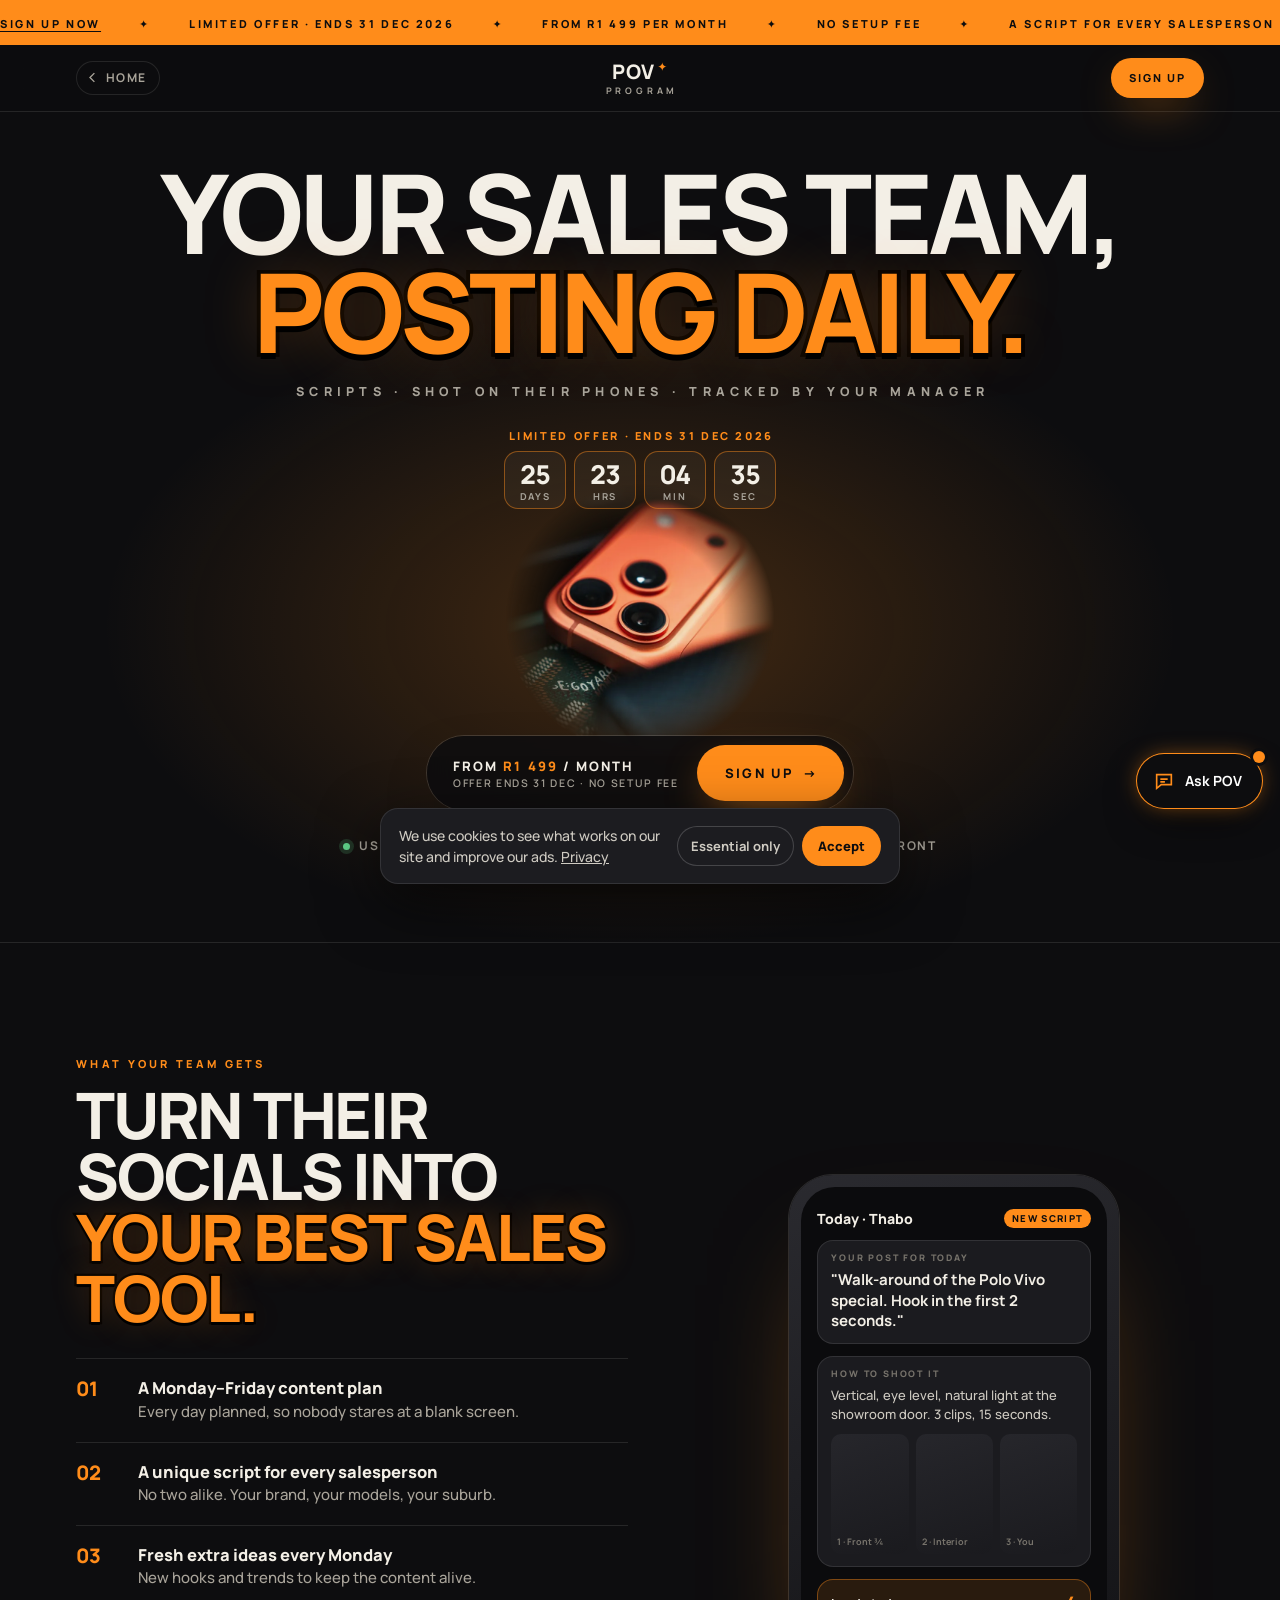
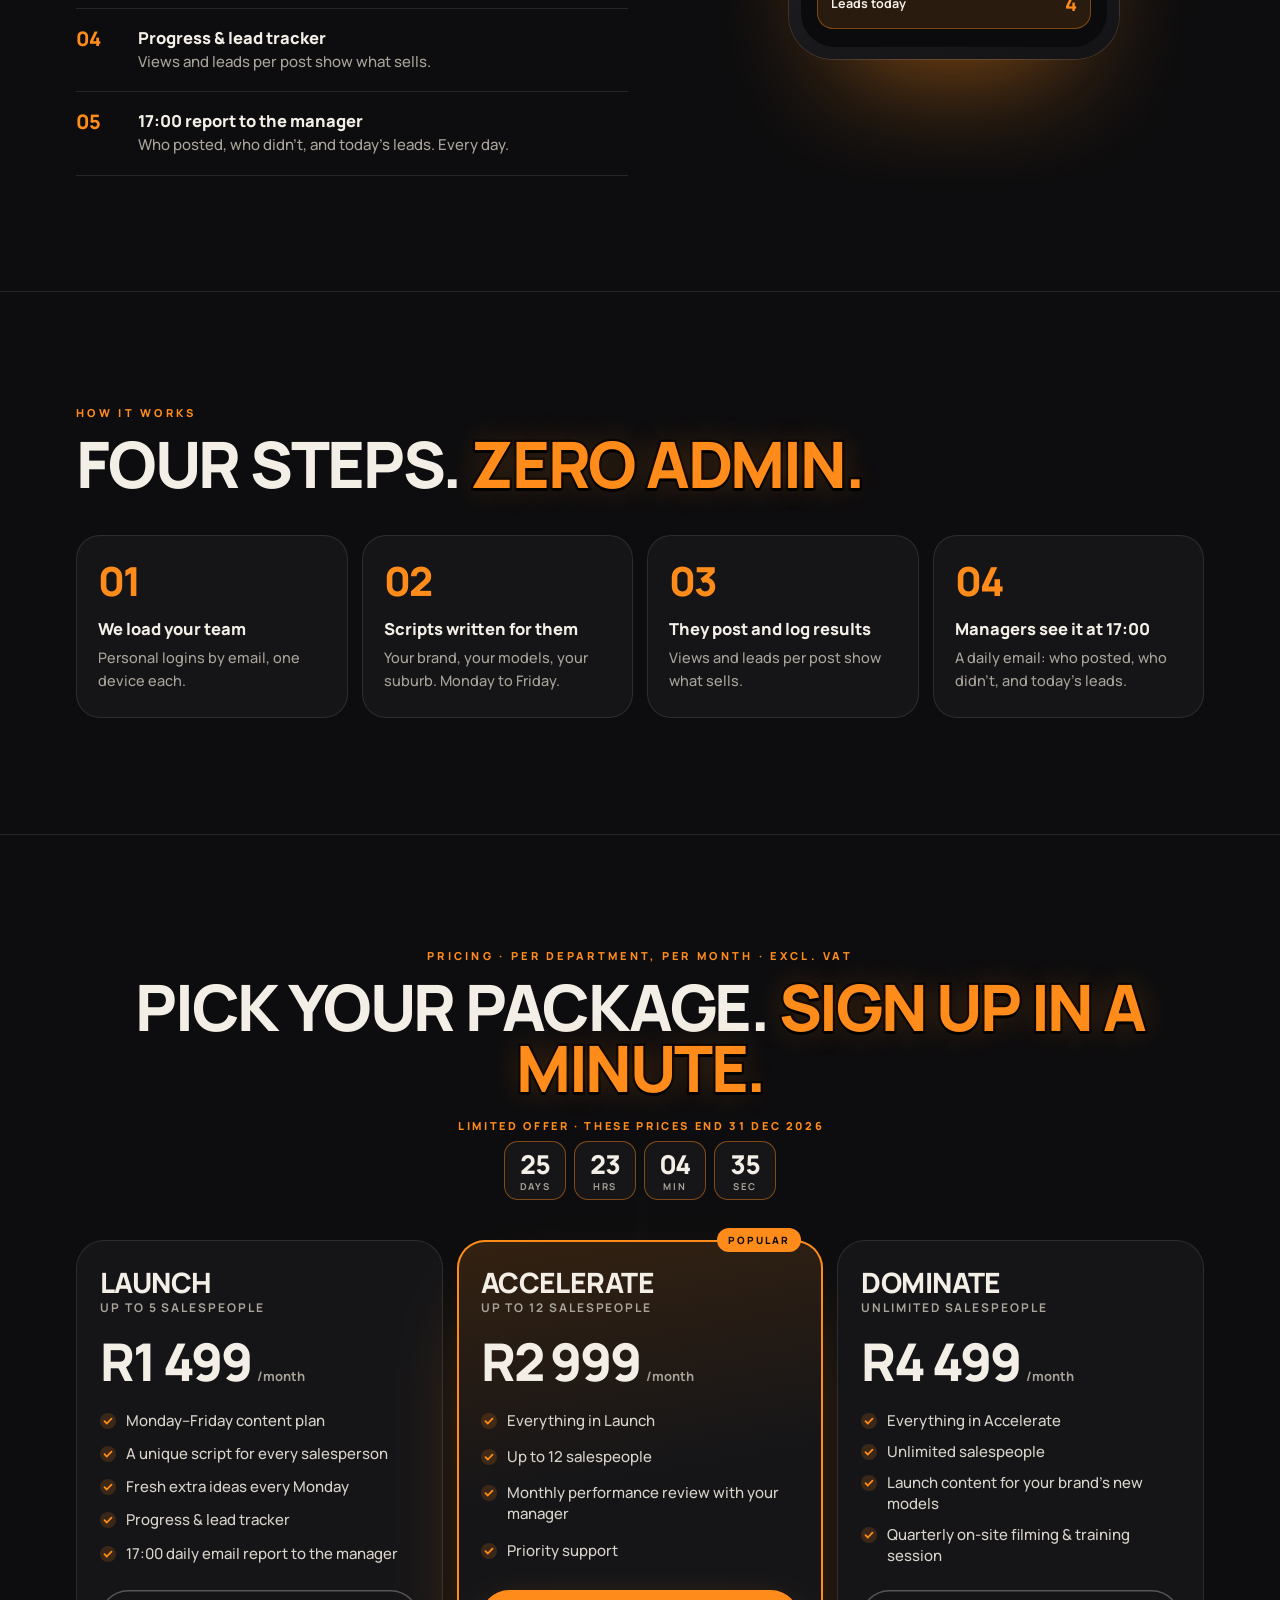
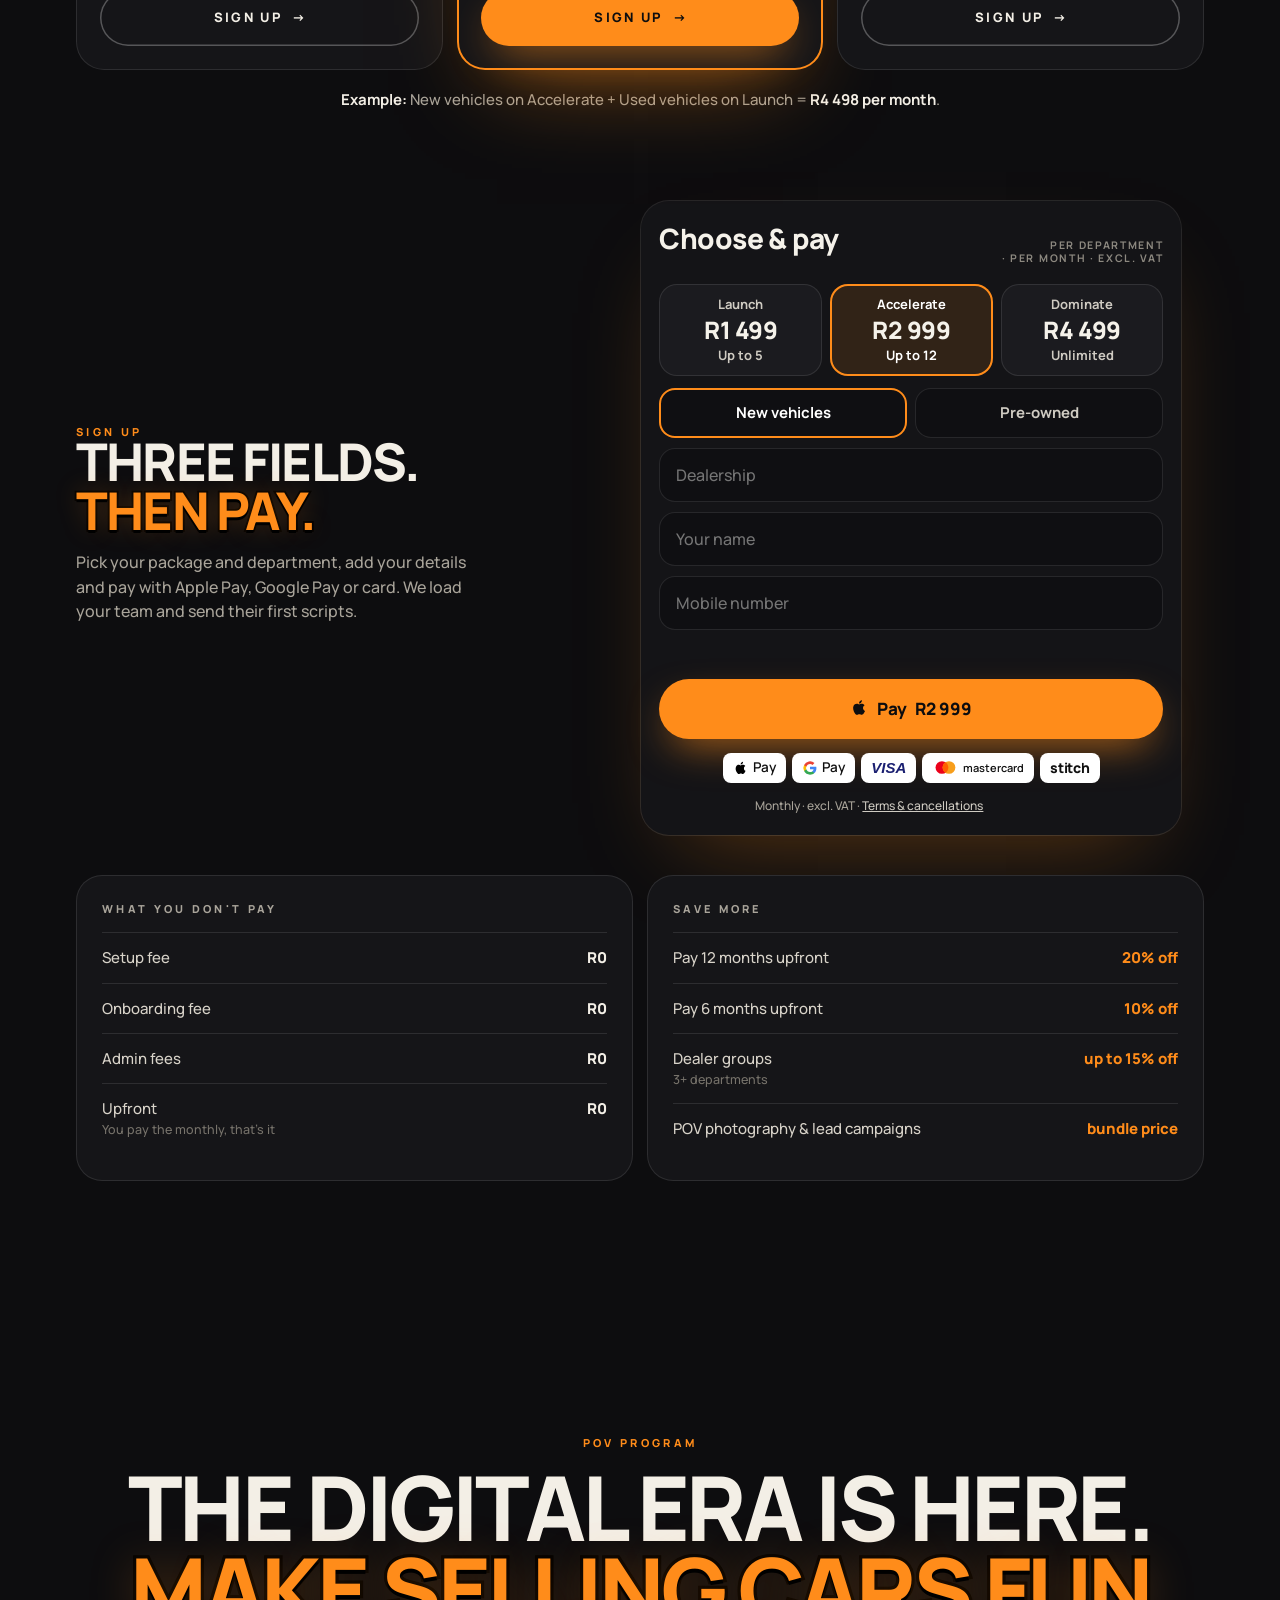
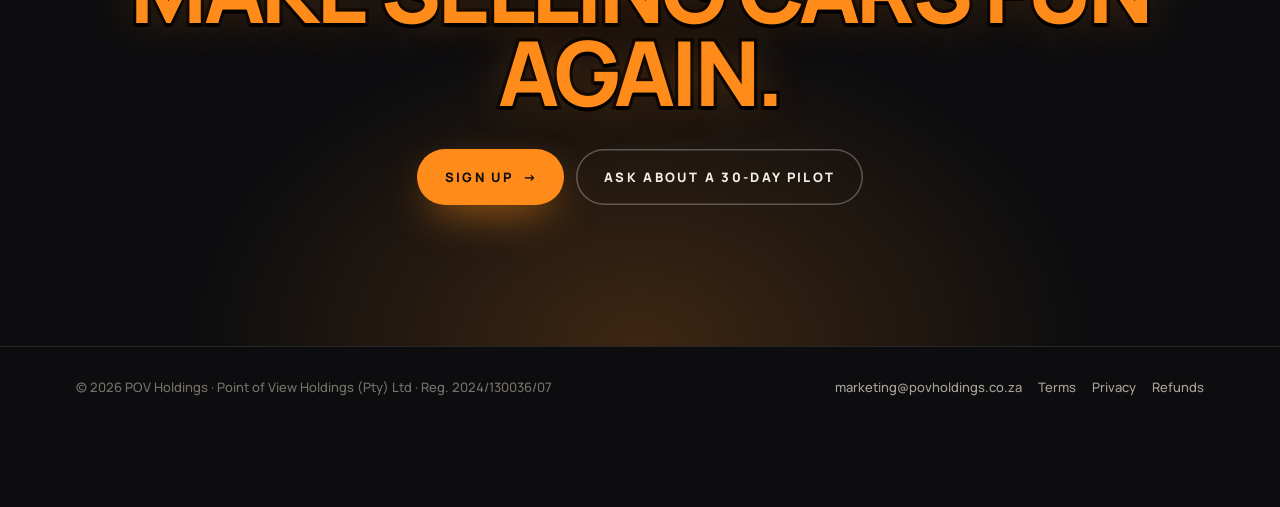
==== commit 5b6163cd: "POV Program landing: bold headings, limited offer countdown to 31 Dec 2026, phone fit Co-Authored-By" ====
--- a/program/index.html
+++ b/program/index.html
@@ -12,7 +12,7 @@
 <meta property="og:title" content="POV Program · Your sales team, posting daily">
 <meta property="og:description" content="A script for every salesperson, Monday to Friday. From R1 499 per department per month. No setup fee.">
 <meta property="og:url" content="https://pointofviewholdings.co.za/program/">
-<meta property="og:image" content="https://pointofviewholdings.co.za/work/og-program2.jpg">
+<meta property="og:image" content="https://pointofviewholdings.co.za/work/og-program3.jpg">
 <meta property="og:image:width" content="1200">
 <meta property="og:image:height" content="630">
 <meta name="twitter:card" content="summary_large_image">
@@ -33,8 +33,8 @@
 .w{max-width:1160px;margin:0 auto;padding-left:var(--gl);padding-right:var(--gr)}
 .k{font:800 11px/1 var(--sans);letter-spacing:.3em;text-transform:uppercase;color:var(--grey)}
 .k.o{color:var(--o)}
-.h2{font:600 clamp(38px,5.6vw,76px)/.95 var(--serif);text-transform:uppercase;letter-spacing:.005em;margin-top:16px}
-.h2 em{text-transform:none;font-weight:500}
+.h2{font:800 clamp(34px,5vw,68px)/.95 var(--sans);text-transform:uppercase;letter-spacing:-.035em;margin-top:16px}
+.h2 em,.hero h1 em,.pay h3 em,.close h2 em{font-style:normal;color:var(--o);-webkit-text-stroke:.07em #000;paint-order:stroke fill;text-shadow:0 .05em 0 #000,0 0 .5em rgba(255,140,26,.25)}
 .sub{color:var(--grey);font-size:clamp(15.5px,1.4vw,17.5px);max-width:560px;margin-top:16px}
 .btn{display:inline-flex;align-items:center;justify-content:center;gap:10px;height:56px;padding:0 28px;border-radius:999px;border:0;cursor:pointer;font:800 13px/1 var(--sans);letter-spacing:.18em;text-transform:uppercase;text-decoration:none;white-space:nowrap;transition:transform .2s,background .2s,color .2s,box-shadow .2s;-webkit-tap-highlight-color:transparent}
 .btn:active{transform:scale(.98)}.btn i{font-style:normal;letter-spacing:0}
@@ -65,12 +65,11 @@
 
 /* hero */
 .hero{position:relative;text-align:center;overflow:hidden;background:radial-gradient(60% 55% at 50% 62%,rgba(255,140,26,.22),transparent 70%),var(--bg)}
-.hero-copy{position:relative;z-index:2;padding:clamp(44px,6vw,80px) 16px 0}
-.hero h1{font:600 clamp(50px,9vw,132px)/.9 var(--serif);text-transform:uppercase;letter-spacing:.005em}
+.hero-copy{position:relative;z-index:2;padding:clamp(30px,4vw,56px) 16px 0}
+.hero h1{font:800 clamp(42px,8.6vw,124px)/.9 var(--sans);text-transform:uppercase;letter-spacing:-.04em}
 .hero h1 span{display:block}
-.hero h1 em{text-transform:none;font-weight:500}
 .hero .tag{margin-top:clamp(14px,1.8vw,22px);font:800 clamp(10.5px,1vw,12.5px)/1.5 var(--sans);letter-spacing:.42em;text-transform:uppercase;color:var(--grey);padding-left:.42em}
-.hero-pic{position:relative;margin-top:clamp(-30px,-2vw,-8px);height:clamp(300px,42vw,560px)}
+.hero-pic{position:relative;margin-top:clamp(-30px,-2vw,-8px);height:clamp(220px,21vw,300px)}
 .hero-pic img{position:absolute;left:50%;top:0;transform:translateX(-50%);height:100%;width:auto;max-width:none;-webkit-mask-image:radial-gradient(closest-side,#000 62%,transparent);mask-image:radial-gradient(closest-side,#000 62%,transparent);opacity:.95}
 .hero-cta{position:relative;z-index:3;display:inline-flex;align-items:center;gap:18px;margin:clamp(-90px,-6vw,-40px) auto 0;padding:9px 9px 9px 26px;border-radius:999px;background:rgba(13,13,15,.84);backdrop-filter:blur(12px);-webkit-backdrop-filter:blur(12px);box-shadow:0 0 0 1px rgba(255,255,255,.14),0 30px 70px -30px rgba(0,0,0,.9)}
 .hero-cta p{font:800 13px/1.1 var(--sans);letter-spacing:.16em;text-transform:uppercase;text-align:left}
@@ -89,14 +88,14 @@
 .list li{display:grid;grid-template-columns:48px 1fr;gap:14px;align-items:start;padding:18px 0;border-top:1px solid var(--hair)}
 .list li:last-child{border-bottom:1px solid var(--hair)}
 .list b{display:block;font:800 16.5px/1.3 var(--sans)}.list span{color:var(--grey);font-size:15px}
-.list i{font:600 24px/1 var(--serif);font-style:italic;color:var(--o);padding-top:2px}
+.list i{font:800 20px/1 var(--sans);font-style:normal;color:var(--o);padding-top:2px}
 .phone{justify-self:center;width:min(330px,86vw);border-radius:44px;padding:12px;background:linear-gradient(160deg,#2a2a2f,#141417);box-shadow:0 0 0 1px rgba(255,255,255,.12),0 60px 120px -50px rgba(255,140,26,.55);position:relative}
 .scr{border-radius:34px;background:#0b0b0d;padding:22px 16px 18px;overflow:hidden}
 .scr-h{display:flex;justify-content:space-between;align-items:center;font:800 14px/1 var(--sans)}
 .scr-h em{font:800 9.5px/1 var(--sans);font-style:normal;letter-spacing:.14em;text-transform:uppercase;color:#0d0d0f;background:var(--o);padding:5px 8px;border-radius:999px}
 .card{margin-top:12px;padding:13px 14px;border-radius:16px;background:var(--tile2);box-shadow:inset 0 0 0 1px var(--hair)}
 .card small{display:block;font:800 9px/1 var(--sans);letter-spacing:.2em;text-transform:uppercase;color:var(--dim);margin-bottom:8px}
-.card p{font:500 italic 17px/1.3 var(--serif);color:var(--ink)}
+.card p{font:700 15px/1.35 var(--sans);color:var(--ink)}
 .card .tx{font:500 13px/1.45 var(--sans);font-style:normal;color:#cfcbc2}
 .shots{display:grid;grid-template-columns:repeat(3,1fr);gap:7px;margin-top:2px}
 .shots div{aspect-ratio:9/14;border-radius:10px;background:linear-gradient(160deg,#26262b,#1a1a1e);display:flex;align-items:flex-end;padding:6px;font:700 9px/1.2 var(--sans);color:var(--dim)}
@@ -106,7 +105,7 @@
 /* steps */
 .steps{display:grid;grid-template-columns:repeat(4,minmax(0,1fr));gap:14px;margin-top:40px}
 .step{padding:26px 22px;border-radius:24px;background:var(--tile);box-shadow:inset 0 0 0 1px var(--hair)}
-.step i{display:block;font:600 italic 44px/1 var(--serif);color:var(--o)}
+.step i{display:block;font:800 40px/1 var(--sans);font-style:normal;letter-spacing:-.04em;color:var(--o)}
 .step b{display:block;margin-top:18px;font:800 16.5px/1.25 var(--sans)}
 .step span{display:block;margin-top:8px;color:var(--grey);font-size:14.5px}
 
@@ -115,7 +114,7 @@
 .tier{display:flex;flex-direction:column;padding:28px 24px 24px;border-radius:28px;background:var(--tile);box-shadow:inset 0 0 0 1px var(--hair);position:relative}
 .tier.pop{background:linear-gradient(170deg,rgba(255,140,26,.16),var(--tile) 55%);box-shadow:inset 0 0 0 2px var(--o),0 40px 90px -40px rgba(255,140,26,.55)}
 .tier .badge{position:absolute;top:-12px;right:22px;background:var(--o);color:#0d0d0f;font:800 10px/1 var(--sans);letter-spacing:.2em;text-transform:uppercase;padding:7px 11px;border-radius:999px}
-.tier h3{font:600 34px/1 var(--serif);text-transform:uppercase}
+.tier h3{font:800 28px/1 var(--sans);text-transform:uppercase;letter-spacing:-.02em}
 .tier .who{margin-top:6px;font:700 12px/1 var(--sans);letter-spacing:.16em;text-transform:uppercase;color:var(--grey)}
 .tier .amt{display:flex;align-items:baseline;gap:6px;margin-top:22px;font:800 clamp(40px,4.4vw,52px)/1 var(--sans);letter-spacing:-.04em}
 .tier .amt small{font:700 13px/1 var(--sans);letter-spacing:0;color:var(--grey)}
@@ -125,8 +124,7 @@
 .tier .btn{width:100%}
 .note{margin-top:18px;text-align:center;color:var(--grey);font-size:15px}.note b{color:var(--ink)}
 .pay{display:grid;grid-template-columns:.9fr 1.1fr;gap:clamp(24px,5vw,64px);align-items:center;margin-top:clamp(50px,7vw,90px)}
-.pay h3{font:600 clamp(34px,4.4vw,56px)/.95 var(--serif);text-transform:uppercase}
-.pay h3 em{text-transform:none;font-weight:500}
+.pay h3{font:800 clamp(32px,4.2vw,52px)/.95 var(--sans);text-transform:uppercase;letter-spacing:-.035em}
 .pay p{color:var(--grey);margin-top:14px;max-width:420px}
 
 .two{display:grid;grid-template-columns:1fr 1fr;gap:14px;margin-top:40px}
@@ -139,8 +137,8 @@
 
 /* close */
 .close{text-align:center;padding:clamp(80px,11vw,150px) 16px;background:radial-gradient(50% 70% at 50% 100%,rgba(255,140,26,.2),transparent 70%)}
-.close h2{font:600 clamp(44px,7.4vw,108px)/.92 var(--serif);text-transform:uppercase}
-.close h2 em{text-transform:none;font-weight:500;display:block}
+.close h2{font:800 clamp(38px,7vw,100px)/.92 var(--sans);text-transform:uppercase;letter-spacing:-.04em}
+.close h2 em{display:block}
 .close .row{display:flex;justify-content:center;flex-wrap:wrap;gap:12px;margin-top:36px}
 footer{border-top:1px solid var(--hair);padding:30px 0 110px;color:var(--dim);font-size:13px}
 footer .w{display:flex;justify-content:space-between;flex-wrap:wrap;gap:12px}
@@ -167,12 +165,26 @@
   body:not(.sb) .pa-btn{opacity:0;pointer-events:none}
   .proof{gap:12px 18px}.proof span{font-size:10.5px}
 }
+
+.cd{display:inline-grid;justify-items:center;gap:10px;margin-top:clamp(18px,2.4vw,28px)}
+.cd p{font:800 11px/1 var(--sans);letter-spacing:.24em;text-transform:uppercase;color:var(--o);padding-left:.24em}
+.cd div{display:flex;gap:8px}
+.cd span{display:grid;justify-items:center;gap:5px;min-width:62px;padding:10px 6px 8px;border-radius:14px;background:rgba(255,255,255,.04);box-shadow:inset 0 0 0 1px rgba(255,140,26,.45)}
+.cd b{font:800 26px/1 var(--sans);letter-spacing:-.02em;font-variant-numeric:tabular-nums}
+.cd i{font:700 9.5px/1 var(--sans);font-style:normal;letter-spacing:.18em;text-transform:uppercase;color:var(--grey)}
+.cd-s{display:grid;margin:22px auto 0}
+@media (max-width:640px){
+  .hero-copy{padding-top:30px}.hero h1{font-size:clamp(38px,11.4vw,52px)}.hero .tag{letter-spacing:.26em;font-size:9.5px}
+  .cd{margin-top:16px;gap:8px}.cd span{min-width:58px;padding:8px 4px 7px}.cd b{font-size:22px}.cd p{font-size:10px;letter-spacing:.18em}
+  .hero-pic{height:190px;margin-top:4px}.hero-cta{margin-top:-40px}
+  .proof{padding:20px 12px 40px}
+}
 </style>
 </head>
 <body>
 <a class="ticker" href="#pricing" aria-label="Sign up to POV Program"><div>
-<span><b>Sign up now</b></span><span>From R1 499 per month</span><span>No setup fee</span><span>A script for every salesperson</span><span>17:00 report to your manager</span><span>Used by 100+ salespeople</span>
-<span><b>Sign up now</b></span><span>From R1 499 per month</span><span>No setup fee</span><span>A script for every salesperson</span><span>17:00 report to your manager</span><span>Used by 100+ salespeople</span>
+<span><b>Sign up now</b></span><span>Limited offer · ends 31 Dec 2026</span><span>From R1 499 per month</span><span>No setup fee</span><span>A script for every salesperson</span><span>17:00 report to your manager</span><span>Used by 100+ salespeople</span>
+<span><b>Sign up now</b></span><span>Limited offer · ends 31 Dec 2026</span><span>From R1 499 per month</span><span>No setup fee</span><span>A script for every salesperson</span><span>17:00 report to your manager</span><span>Used by 100+ salespeople</span>
 </div></a>
 <header class="sh"><div class="w">
   <a class="back" href="../index.html?home=1" aria-label="Back to POV Holdings home"><svg viewBox="0 0 24 24" aria-hidden="true"><path d="M15 5l-7 7 7 7"/></svg><span>Home</span></a>
@@ -185,9 +197,10 @@
     <div class="hero-copy">
       <h1><span>Your sales team,</span><span><em>posting daily.</em></span></h1>
       <p class="tag">Scripts · Shot on their phones · Tracked by your manager</p>
+      <div class="cd" data-cd><p>Limited offer · ends 31 Dec 2026</p><div><span><b data-u="d">00</b><i>days</i></span><span><b data-u="h">00</b><i>hrs</i></span><span><b data-u="m">00</b><i>min</i></span><span><b data-u="s">00</b><i>sec</i></span></div></div>
     </div>
     <div class="hero-pic"><img src="../work/program-hero.webp" srcset="../work/program-hero-sm.webp 720w, ../work/program-hero.webp 1152w" sizes="(max-width:640px) 360px, 560px" alt="A salesperson's phone, ready to film" fetchpriority="high"></div>
-    <div class="hero-cta"><p>From <span>R1 499</span> / month<small>Per department · no setup fee</small></p><a class="btn solid" href="#pricing">Sign up <i>→</i></a></div>
+    <div class="hero-cta"><p>From <span>R1 499</span> / month<small>Offer ends 31 Dec · no setup fee</small></p><a class="btn solid" href="#pricing">Sign up <i>→</i></a></div>
     <div class="proof"><span class="live">Used by 100+ salespeople</span><span>Monday to Friday</span><span>Nothing upfront</span></div>
   </section>
 
@@ -222,7 +235,7 @@
   </div></section>
 
   <section class="sec" id="pricing"><div class="w">
-    <div class="rv" style="text-align:center"><p class="k o">Pricing · per department, per month · excl. VAT</p><h2 class="h2">Pick your package. <em>Sign up in a minute.</em></h2></div>
+    <div class="rv" style="text-align:center"><p class="k o">Pricing · per department, per month · excl. VAT</p><h2 class="h2">Pick your package. <em>Sign up in a minute.</em></h2><div class="cd cd-s" data-cd><p>Limited offer · these prices end 31 Dec 2026</p><div><span><b data-u="d">00</b><i>days</i></span><span><b data-u="h">00</b><i>hrs</i></span><span><b data-u="m">00</b><i>min</i></span><span><b data-u="s">00</b><i>sec</i></span></div></div></div>
     <div class="tiers rv">
       <article class="tier"><h3>Launch</h3><p class="who">Up to 5 salespeople</p><p class="amt">R1 499<small>/month</small></p>
         <ul><li>Monday–Friday content plan</li><li>A unique script for every salesperson</li><li>Fresh extra ideas every Monday</li><li>Progress &amp; lead tracker</li><li>17:00 daily email report to the manager</li></ul>
@@ -256,7 +269,7 @@
 
 <footer><div class="w"><span>© 2026 POV Holdings · Point of View Holdings (Pty) Ltd · Reg. 2024/130036/07</span><nav><a href="mailto:marketing@povholdings.co.za">marketing@povholdings.co.za</a><a href="../legal.html#terms">Terms</a><a href="../legal.html#privacy">Privacy</a><a href="../legal.html#refunds">Refunds</a></nav></div></footer>
 
-<div class="sbar" id="sbar"><div><b>POV Program</b><small>From R1 499 / month · no setup fee</small></div><a class="btn solid" href="#pricing">Sign up</a></div>
+<div class="sbar" id="sbar"><div><b>POV Program</b><small>From R1 499 / month · offer ends 31 Dec</small></div><a class="btn solid" href="#pricing">Sign up</a></div>
 
 <script>
 (function(){try{if(window.gtag)gtag('event','view_item',{item_name:'POV Program'});if(window.fbq)fbq('track','ViewContent')}catch(_){}
@@ -267,6 +280,11 @@
   document.querySelectorAll('.rv').forEach(function(el){io.observe(el)});
 })();
 </script>
+<script>(function(){var end=new Date('2027-01-01T00:00:00+02:00').getTime(),els=[].slice.call(document.querySelectorAll('[data-cd]'));if(!els.length)return;
+  var p=function(n){return n<10?'0'+n:''+n};
+  function t(){var d=Math.floor((end-Date.now())/1000);if(d<=0){els.forEach(function(e){e.hidden=true});return}
+    els.forEach(function(e){e.querySelector('[data-u=d]').textContent=p(Math.floor(d/86400));e.querySelector('[data-u=h]').textContent=p(Math.floor(d%86400/3600));e.querySelector('[data-u=m]').textContent=p(Math.floor(d%3600/60));e.querySelector('[data-u=s]').textContent=p(d%60)})}
+  t();setInterval(t,1000)})();</script>
 <script src="pay.js?v=6"></script>
 <script src="../assistant.js" defer></script>
 </body>
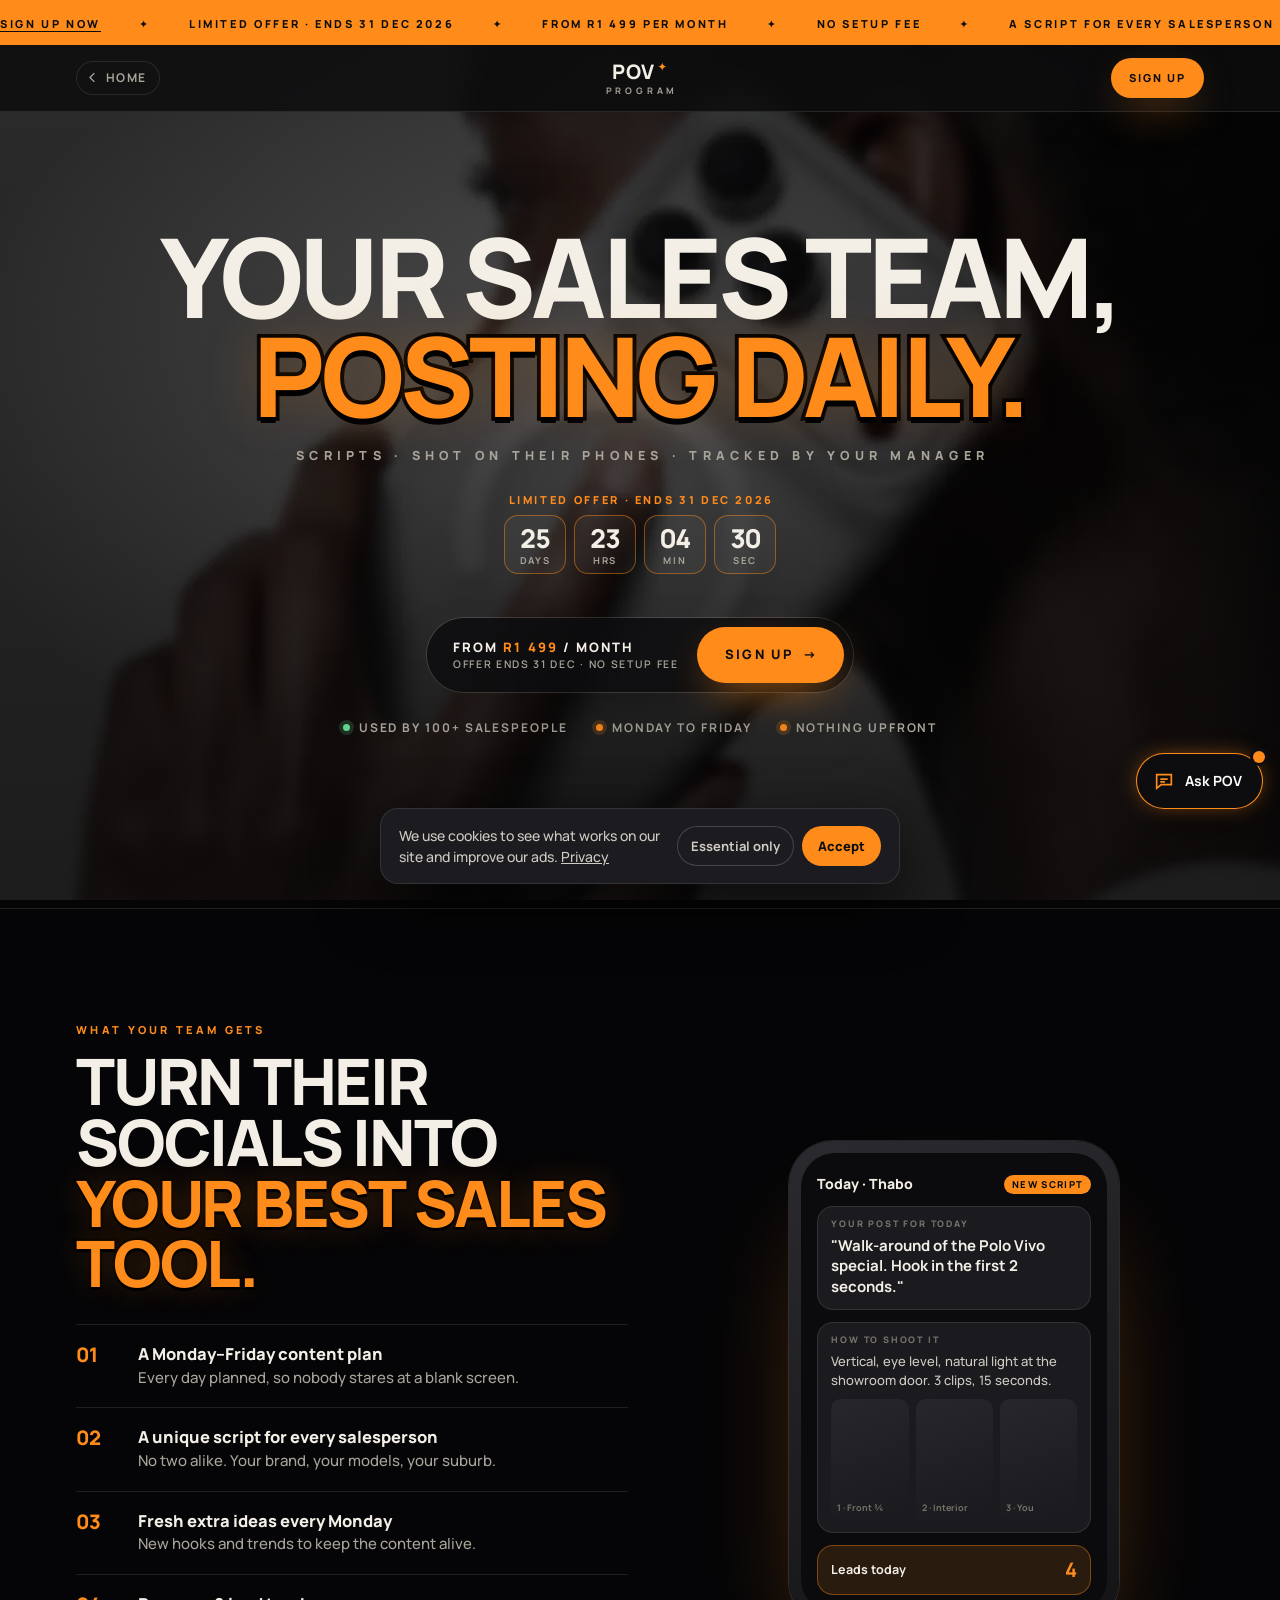
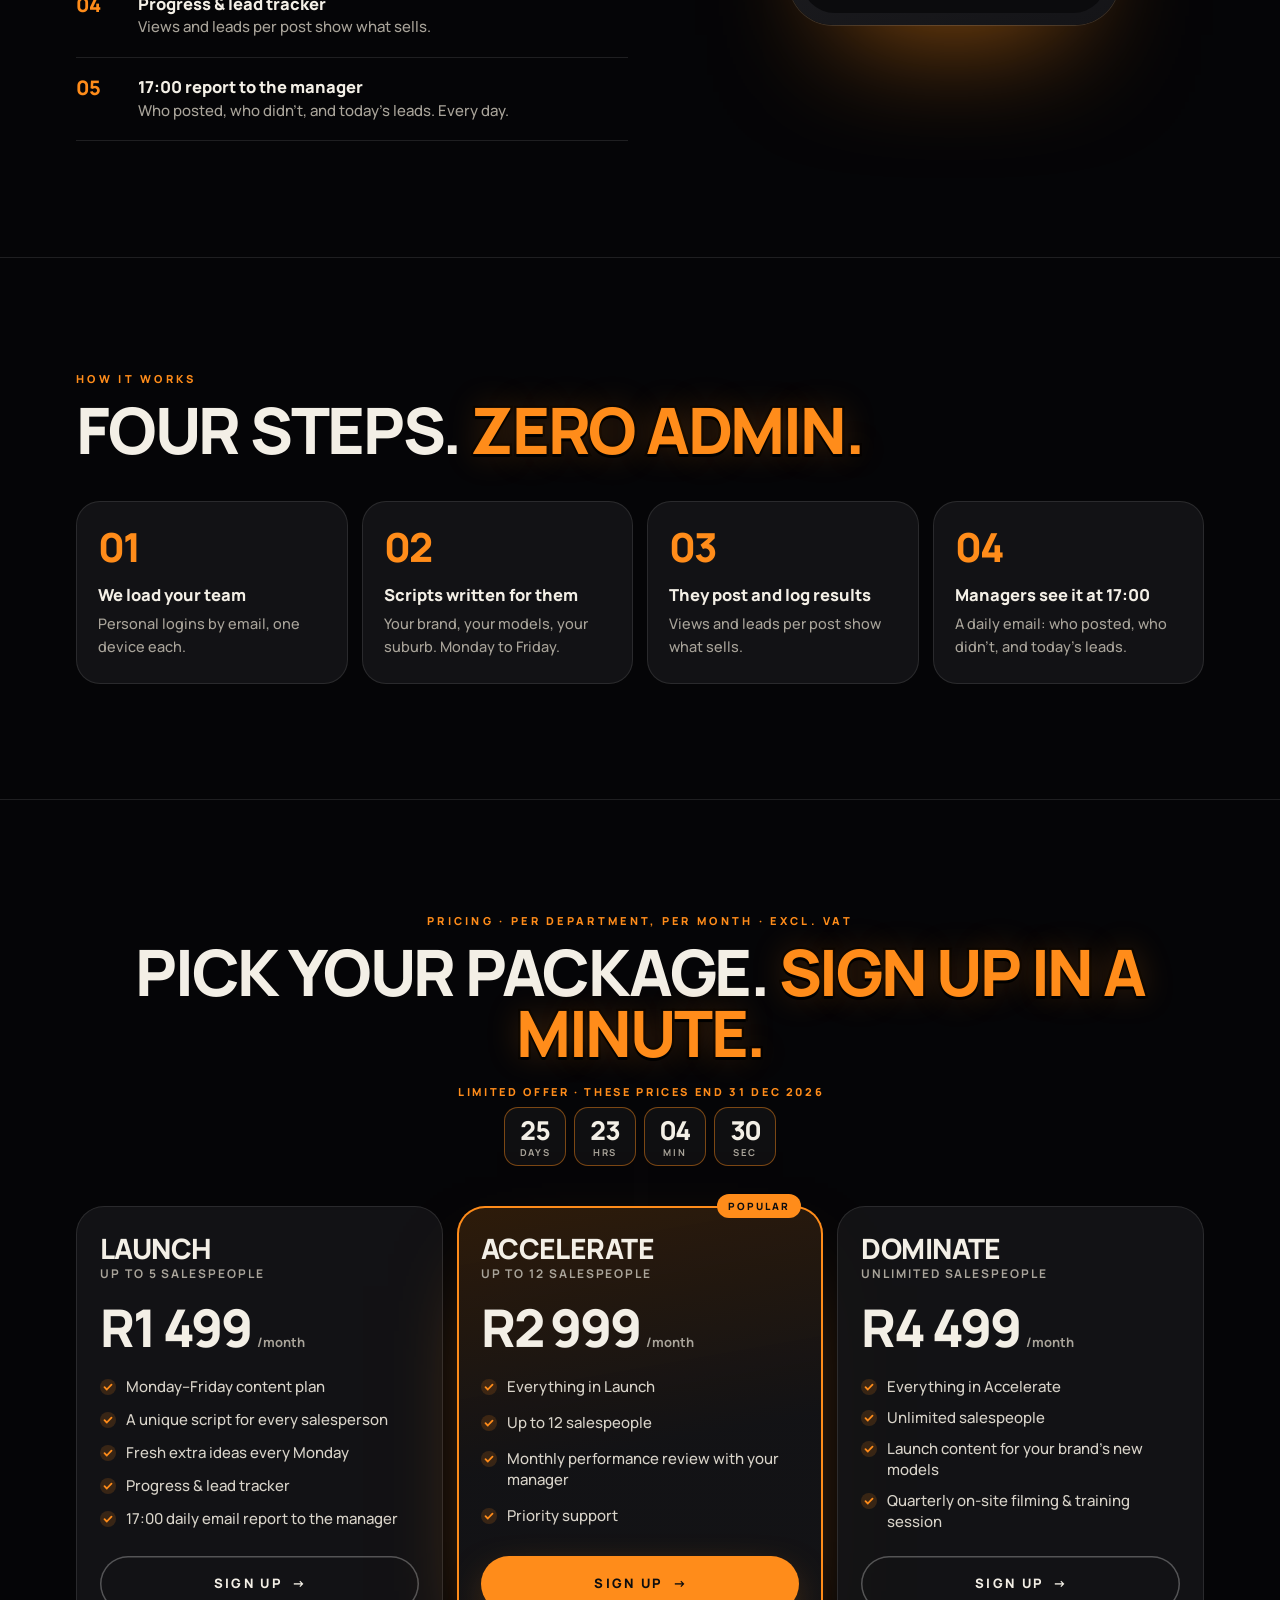
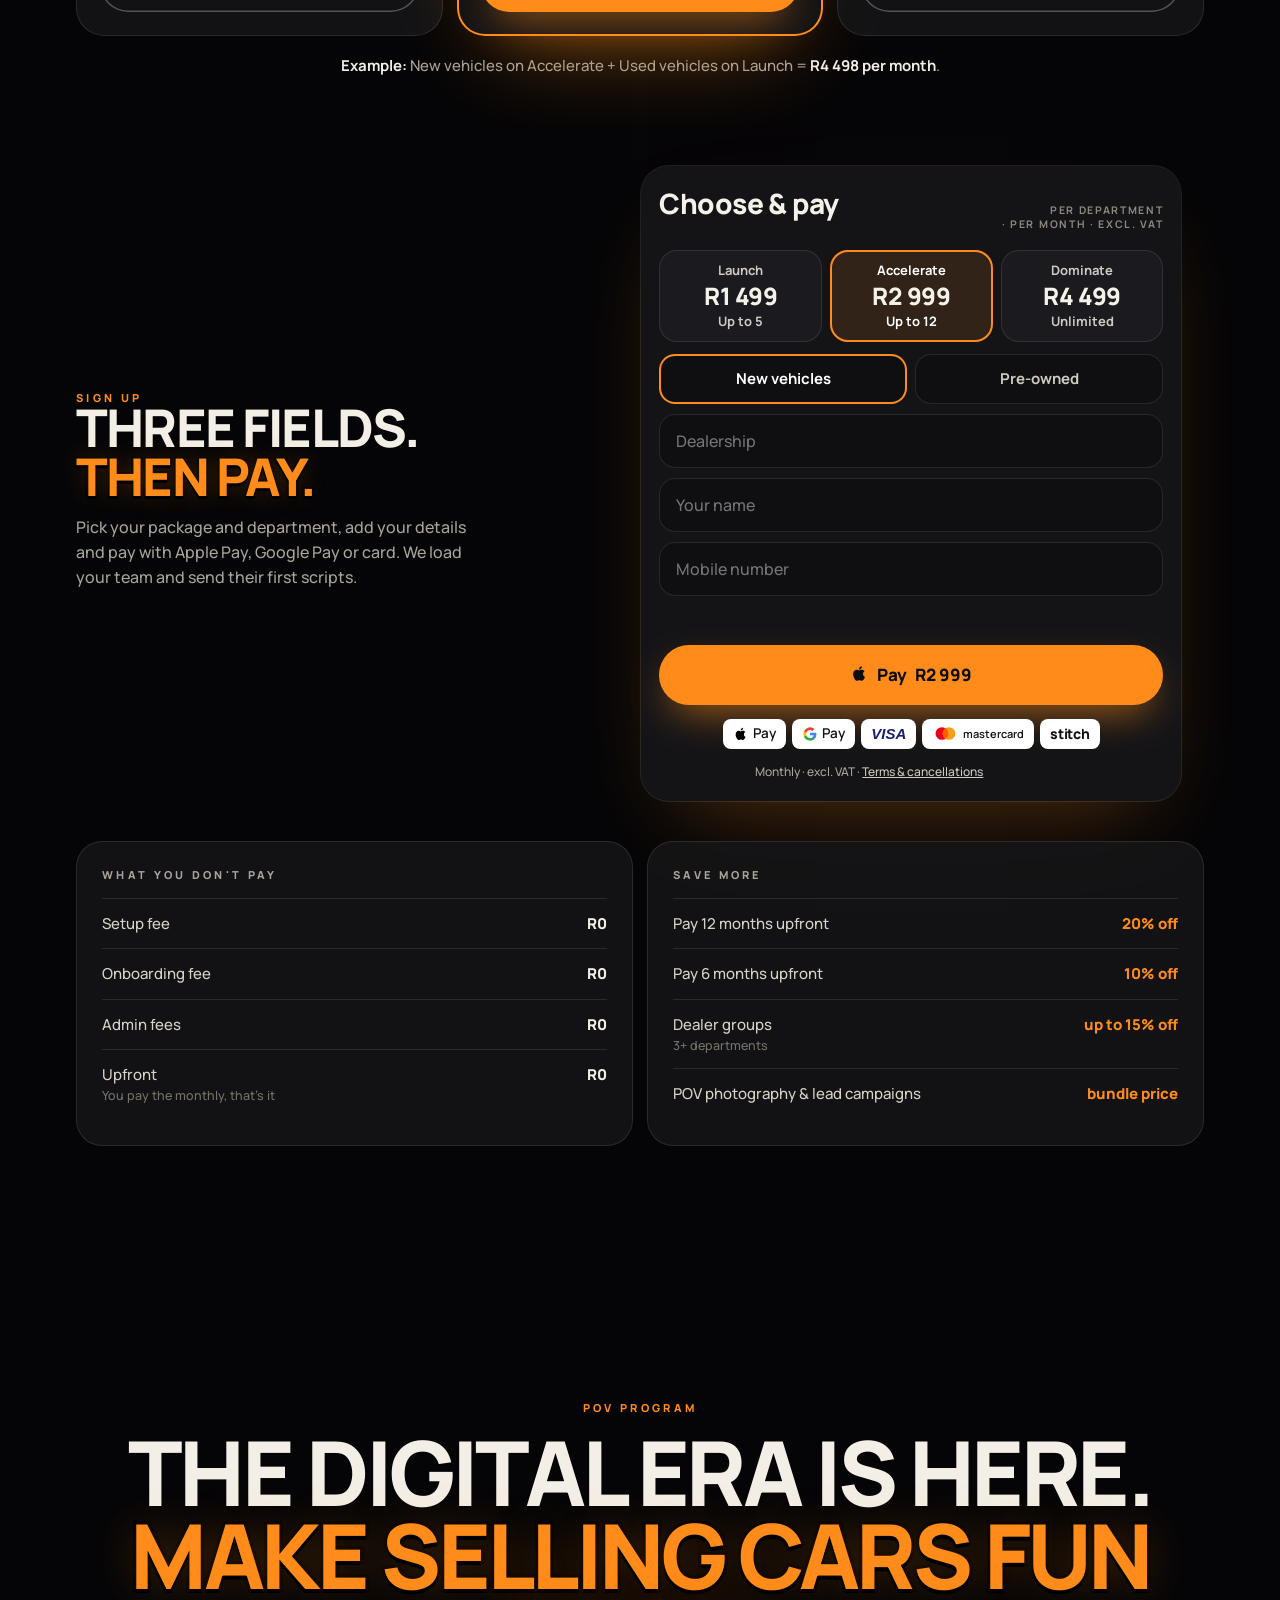
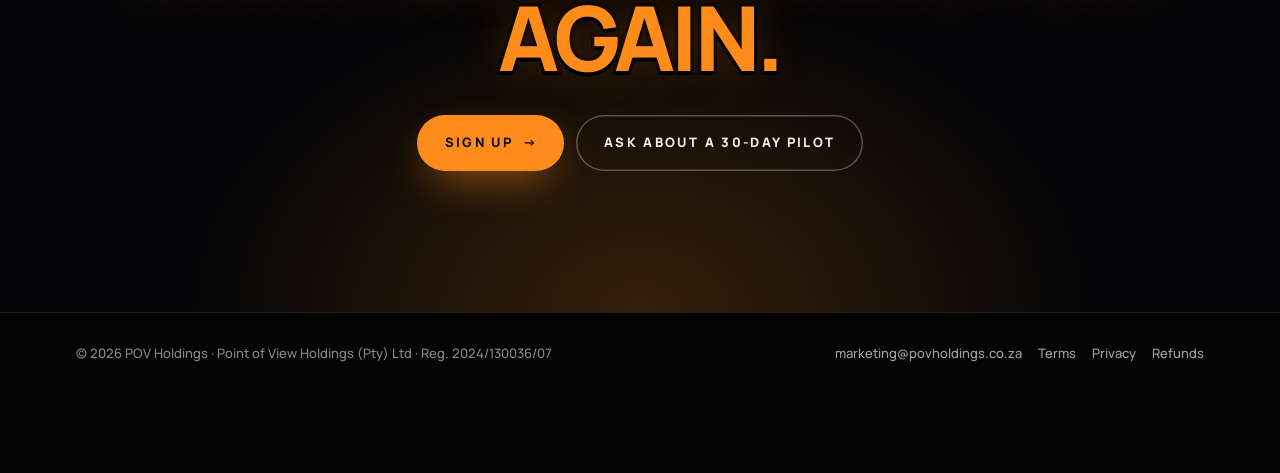
==== commit 19f2c034: "POV Program landing: blurred photo background fixed behind scrolling text Co-Authored-By: Claude Opu" ====
--- a/program/index.html
+++ b/program/index.html
@@ -12,23 +12,23 @@
 <meta property="og:title" content="POV Program · Your sales team, posting daily">
 <meta property="og:description" content="A script for every salesperson, Monday to Friday. From R1 499 per department per month. No setup fee.">
 <meta property="og:url" content="https://pointofviewholdings.co.za/program/">
-<meta property="og:image" content="https://pointofviewholdings.co.za/work/og-program3.jpg">
+<meta property="og:image" content="https://pointofviewholdings.co.za/work/og-program4.jpg">
 <meta property="og:image:width" content="1200">
 <meta property="og:image:height" content="630">
 <meta name="twitter:card" content="summary_large_image">
 <meta name="theme-color" content="#ff8c1a">
 <link rel="preconnect" href="https://fonts.googleapis.com"><link rel="preconnect" href="https://fonts.gstatic.com" crossorigin>
 <link rel="stylesheet" href="https://fonts.googleapis.com/css2?family=Cormorant+Garamond:ital,wght@0,500;0,600;1,500;1,600&family=Manrope:wght@400;500;600;700;800&display=swap">
-<link rel="preload" as="image" href="../work/program-hero.webp" imagesrcset="../work/program-hero-sm.webp 720w, ../work/program-hero.webp 1152w" imagesizes="(max-width:640px) 360px, 560px">
+<link rel="preload" as="image" href="../work/program-bg.webp" imagesrcset="../work/program-bg-sm.webp 800w, ../work/program-bg.webp 1400w" imagesizes="100vw">
 <script>
 /* Stitch payment links (Apple Pay, card). Paste each package's link here when Stitch is live. */
 window.POV_PROGRAM_PAY={launch:'',accelerate:'',dominate:''};
 </script>
 <style>
-:root{--bg:#0d0d0f;--tile:#151518;--tile2:#1b1b1f;--ink:#f3efe6;--grey:#a9a49a;--dim:#77736b;--hair:rgba(255,255,255,.1);--o:#ff8c1a;
+:root{--bg:#0d0d0f;--tile:rgba(21,21,24,.86);--tile2:#1b1b1f;--ink:#f3efe6;--grey:#a9a49a;--dim:#77736b;--hair:rgba(255,255,255,.1);--o:#ff8c1a;
   --serif:"Cormorant Garamond",Georgia,serif;--sans:Manrope,system-ui,-apple-system,sans-serif;--gl:max(16px,env(safe-area-inset-left));--gr:max(16px,env(safe-area-inset-right))}
 *{box-sizing:border-box}html{-webkit-text-size-adjust:100%;scroll-behavior:smooth;scroll-padding-top:110px}
-body{margin:0;background:var(--bg);color:var(--ink);font:500 16px/1.55 var(--sans);-webkit-font-smoothing:antialiased;overflow-x:hidden}
+body{margin:0;background:#050506;color:var(--ink);font:500 16px/1.55 var(--sans);-webkit-font-smoothing:antialiased;overflow-x:hidden}
 a{color:inherit}h1,h2,h3,p{margin:0}em{font-style:italic;color:var(--o)}
 .w{max-width:1160px;margin:0 auto;padding-left:var(--gl);padding-right:var(--gr)}
 .k{font:800 11px/1 var(--sans);letter-spacing:.3em;text-transform:uppercase;color:var(--grey)}
@@ -64,14 +64,15 @@
 .sh .btn{justify-self:end;height:40px;padding:0 18px;font-size:11px}
 
 /* hero */
-.hero{position:relative;text-align:center;overflow:hidden;background:radial-gradient(60% 55% at 50% 62%,rgba(255,140,26,.22),transparent 70%),var(--bg)}
-.hero-copy{position:relative;z-index:2;padding:clamp(30px,4vw,56px) 16px 0}
+.bg{position:fixed;inset:0;z-index:-1;overflow:hidden;background:#050506}
+.bg img{position:absolute;inset:-4%;width:108%;height:108%;object-fit:cover;object-position:50% 48%;transform:scale(1.04)}
+.bg::after{content:"";position:absolute;inset:0;background:radial-gradient(70% 60% at 50% 45%,transparent,rgba(5,5,6,.55) 80%),linear-gradient(180deg,rgba(5,5,6,.25),rgba(5,5,6,.55))}
+.hero{position:relative;text-align:center;min-height:calc(100svh - 104px);display:flex;flex-direction:column;justify-content:center;padding-bottom:20px}
+.hero-copy{position:relative;z-index:2;padding:clamp(30px,4vw,56px) 16px 0;will-change:transform}
 .hero h1{font:800 clamp(42px,8.6vw,124px)/.9 var(--sans);text-transform:uppercase;letter-spacing:-.04em}
 .hero h1 span{display:block}
 .hero .tag{margin-top:clamp(14px,1.8vw,22px);font:800 clamp(10.5px,1vw,12.5px)/1.5 var(--sans);letter-spacing:.42em;text-transform:uppercase;color:var(--grey);padding-left:.42em}
-.hero-pic{position:relative;margin-top:clamp(-30px,-2vw,-8px);height:clamp(220px,21vw,300px)}
-.hero-pic img{position:absolute;left:50%;top:0;transform:translateX(-50%);height:100%;width:auto;max-width:none;-webkit-mask-image:radial-gradient(closest-side,#000 62%,transparent);mask-image:radial-gradient(closest-side,#000 62%,transparent);opacity:.95}
-.hero-cta{position:relative;z-index:3;display:inline-flex;align-items:center;gap:18px;margin:clamp(-90px,-6vw,-40px) auto 0;padding:9px 9px 9px 26px;border-radius:999px;background:rgba(13,13,15,.84);backdrop-filter:blur(12px);-webkit-backdrop-filter:blur(12px);box-shadow:0 0 0 1px rgba(255,255,255,.14),0 30px 70px -30px rgba(0,0,0,.9)}
+.hero-cta{position:relative;z-index:3;display:inline-flex;align-items:center;gap:18px;margin:clamp(26px,3.4vw,44px) auto 0;padding:9px 9px 9px 26px;border-radius:999px;background:rgba(13,13,15,.84);backdrop-filter:blur(12px);-webkit-backdrop-filter:blur(12px);box-shadow:0 0 0 1px rgba(255,255,255,.14),0 30px 70px -30px rgba(0,0,0,.9)}
 .hero-cta p{font:800 13px/1.1 var(--sans);letter-spacing:.16em;text-transform:uppercase;text-align:left}
 .hero-cta p span{color:var(--o)}.hero-cta p small{display:block;margin-top:5px;font:600 10.5px/1 var(--sans);letter-spacing:.16em;color:var(--grey)}
 .proof{display:flex;justify-content:center;flex-wrap:wrap;gap:10px 28px;padding:30px 16px clamp(56px,7vw,90px)}
@@ -80,7 +81,7 @@
 .proof .live::before{background:#5fd38a;box-shadow:0 0 0 4px rgba(95,211,138,.18)}
 
 section{position:relative}
-.sec{padding:clamp(64px,9vw,120px) 0;border-top:1px solid var(--hair)}
+.sec{padding:clamp(64px,9vw,120px) 0;border-top:1px solid var(--hair);background:rgba(8,8,10,.42)}
 
 /* what they get + phone */
 .get{display:grid;grid-template-columns:1.05fr .95fr;gap:clamp(30px,6vw,80px);align-items:center}
@@ -136,11 +137,11 @@
 .box dt small{display:block;color:var(--dim);font-size:12.5px}
 
 /* close */
-.close{text-align:center;padding:clamp(80px,11vw,150px) 16px;background:radial-gradient(50% 70% at 50% 100%,rgba(255,140,26,.2),transparent 70%)}
+.close{text-align:center;padding:clamp(80px,11vw,150px) 16px;background:radial-gradient(50% 70% at 50% 100%,rgba(255,140,26,.2),transparent 70%),rgba(8,8,10,.3)}
 .close h2{font:800 clamp(38px,7vw,100px)/.92 var(--sans);text-transform:uppercase;letter-spacing:-.04em}
 .close h2 em{display:block}
 .close .row{display:flex;justify-content:center;flex-wrap:wrap;gap:12px;margin-top:36px}
-footer{border-top:1px solid var(--hair);padding:30px 0 110px;color:var(--dim);font-size:13px}
+footer{border-top:1px solid var(--hair);padding:30px 0 110px;color:#8d8980;font-size:13px;background:rgba(5,5,6,.85)}
 footer .w{display:flex;justify-content:space-between;flex-wrap:wrap;gap:12px}
 footer nav{display:flex;flex-wrap:wrap;gap:8px 16px}footer a{color:var(--grey);text-decoration:none}footer a:hover{color:var(--ink)}
 
@@ -176,7 +177,7 @@
 @media (max-width:640px){
   .hero-copy{padding-top:30px}.hero h1{font-size:clamp(38px,11.4vw,52px)}.hero .tag{letter-spacing:.26em;font-size:9.5px}
   .cd{margin-top:16px;gap:8px}.cd span{min-width:58px;padding:8px 4px 7px}.cd b{font-size:22px}.cd p{font-size:10px;letter-spacing:.18em}
-  .hero-pic{height:190px;margin-top:4px}.hero-cta{margin-top:-40px}
+  .hero{min-height:calc(100svh - 96px)}.hero-cta{margin-top:24px}
   .proof{padding:20px 12px 40px}
 }
 </style>
@@ -192,6 +193,7 @@
   <a class="btn solid" href="#pricing">Sign up</a>
 </div></header>
 
+<div class="bg" aria-hidden="true"><img src="../work/program-bg.webp" srcset="../work/program-bg-sm.webp 800w, ../work/program-bg.webp 1400w" sizes="100vw" alt="" fetchpriority="high"></div>
 <main id="top">
   <section class="hero">
     <div class="hero-copy">
@@ -199,7 +201,6 @@
       <p class="tag">Scripts · Shot on their phones · Tracked by your manager</p>
       <div class="cd" data-cd><p>Limited offer · ends 31 Dec 2026</p><div><span><b data-u="d">00</b><i>days</i></span><span><b data-u="h">00</b><i>hrs</i></span><span><b data-u="m">00</b><i>min</i></span><span><b data-u="s">00</b><i>sec</i></span></div></div>
     </div>
-    <div class="hero-pic"><img src="../work/program-hero.webp" srcset="../work/program-hero-sm.webp 720w, ../work/program-hero.webp 1152w" sizes="(max-width:640px) 360px, 560px" alt="A salesperson's phone, ready to film" fetchpriority="high"></div>
     <div class="hero-cta"><p>From <span>R1 499</span> / month<small>Offer ends 31 Dec · no setup fee</small></p><a class="btn solid" href="#pricing">Sign up <i>→</i></a></div>
     <div class="proof"><span class="live">Used by 100+ salespeople</span><span>Monday to Friday</span><span>Nothing upfront</span></div>
   </section>
@@ -285,6 +286,9 @@
   function t(){var d=Math.floor((end-Date.now())/1000);if(d<=0){els.forEach(function(e){e.hidden=true});return}
     els.forEach(function(e){e.querySelector('[data-u=d]').textContent=p(Math.floor(d/86400));e.querySelector('[data-u=h]').textContent=p(Math.floor(d%86400/3600));e.querySelector('[data-u=m]').textContent=p(Math.floor(d%3600/60));e.querySelector('[data-u=s]').textContent=p(d%60)})}
   t();setInterval(t,1000)})();</script>
+<script>(function(){var h=document.querySelector('.hero-copy'),c=document.querySelector('.hero-cta'),pr=document.querySelector('.proof');if(!h||matchMedia('(prefers-reduced-motion: reduce)').matches)return;var tk=false;
+  function f(){tk=false;var y=scrollY,H=innerHeight;if(y>H*1.2)return;var k=Math.min(1,y/(H*.8));h.style.transform='translate3d(0,'+(-y*.35).toFixed(1)+'px,0)';h.style.opacity=(1-k*.9).toFixed(3);c.style.transform='translate3d(0,'+(-y*.18).toFixed(1)+'px,0)';pr.style.opacity=(1-k).toFixed(3)}
+  addEventListener('scroll',function(){if(!tk){tk=true;requestAnimationFrame(f)}},{passive:true});f()})();</script>
 <script src="pay.js?v=6"></script>
 <script src="../assistant.js" defer></script>
 </body>
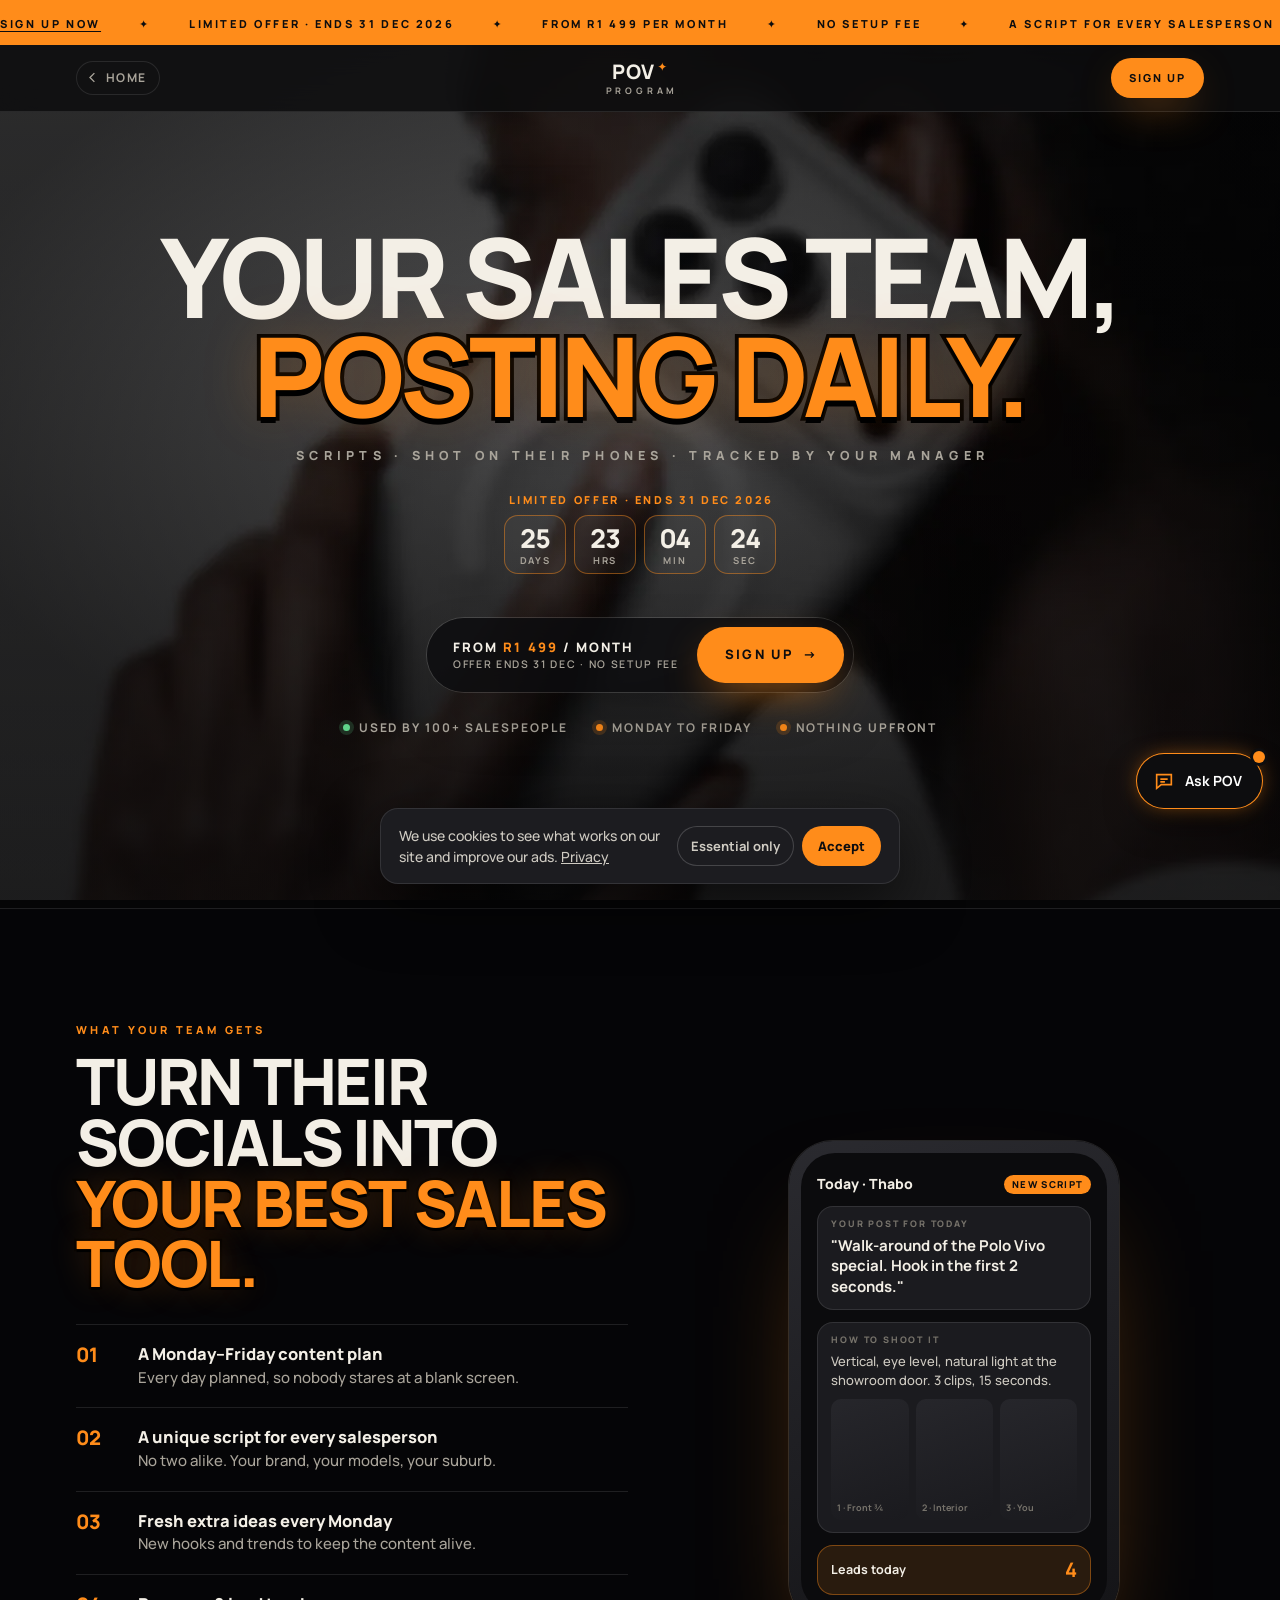
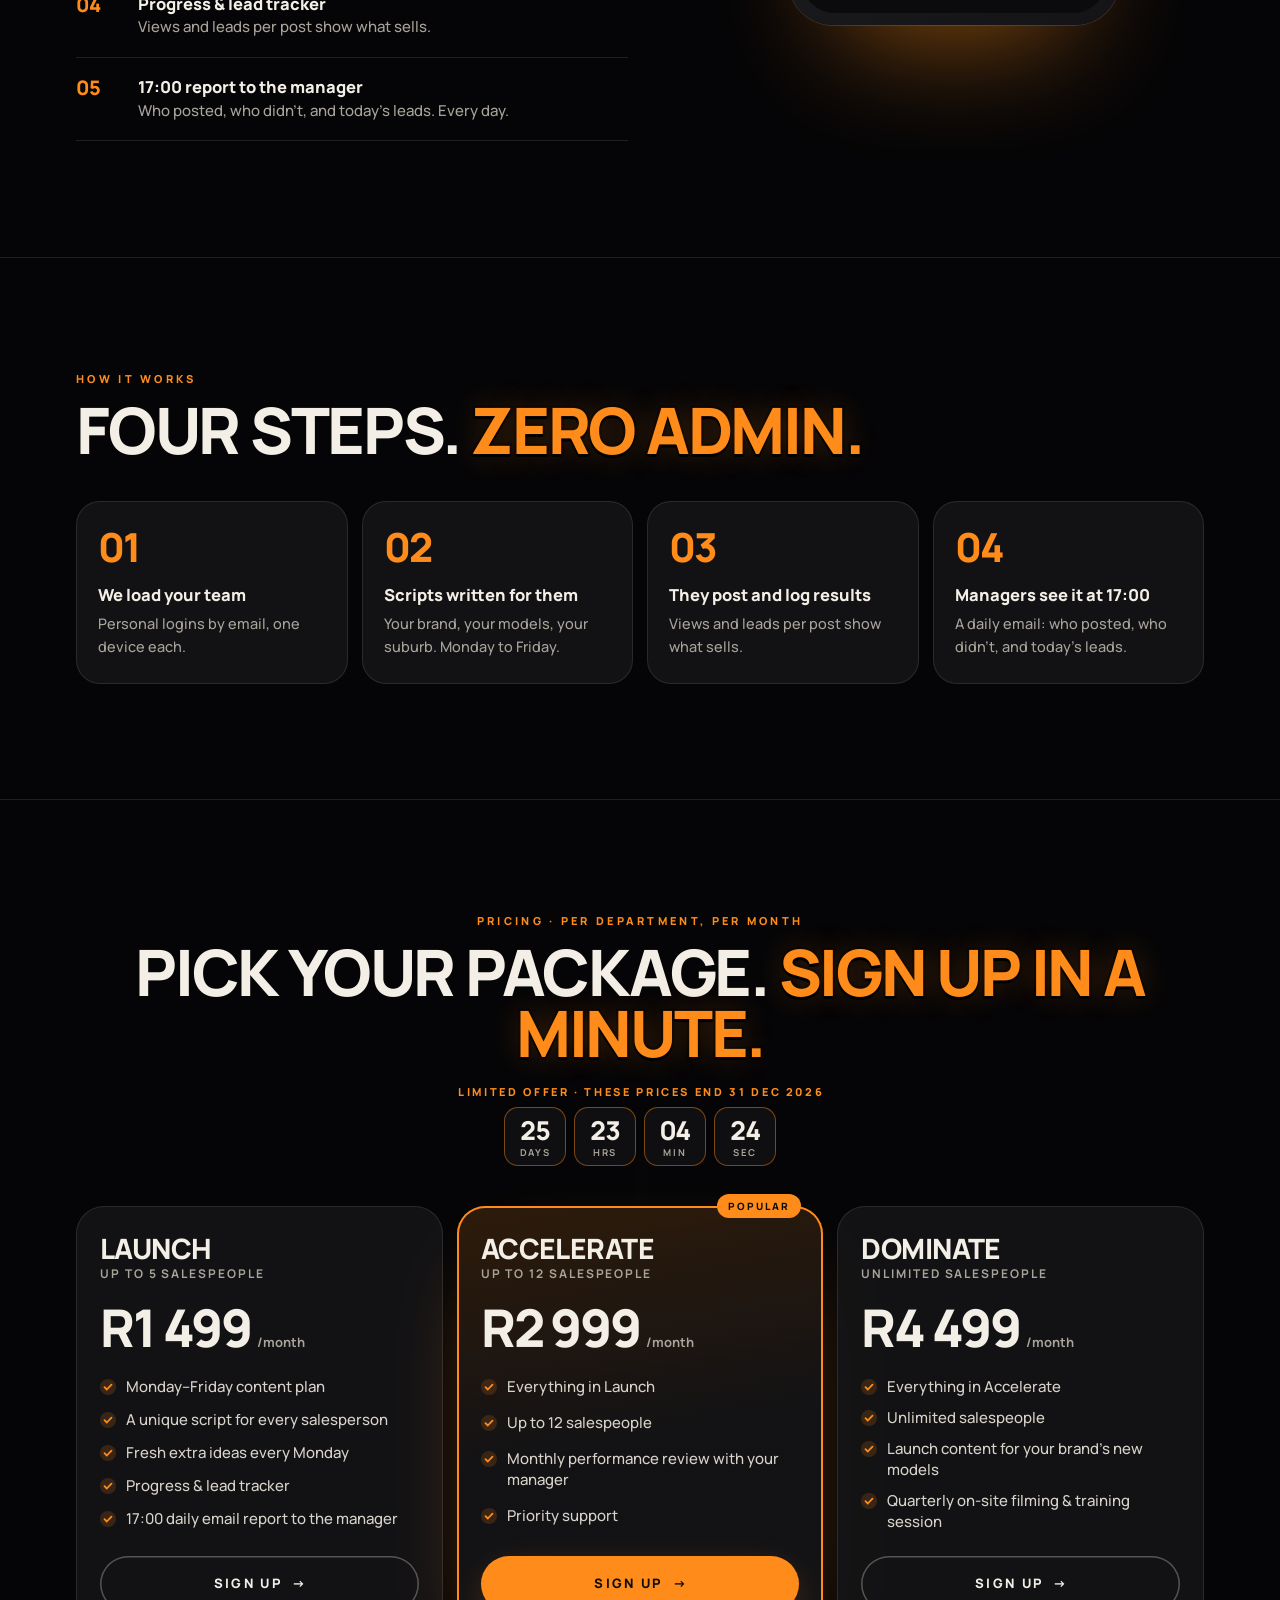
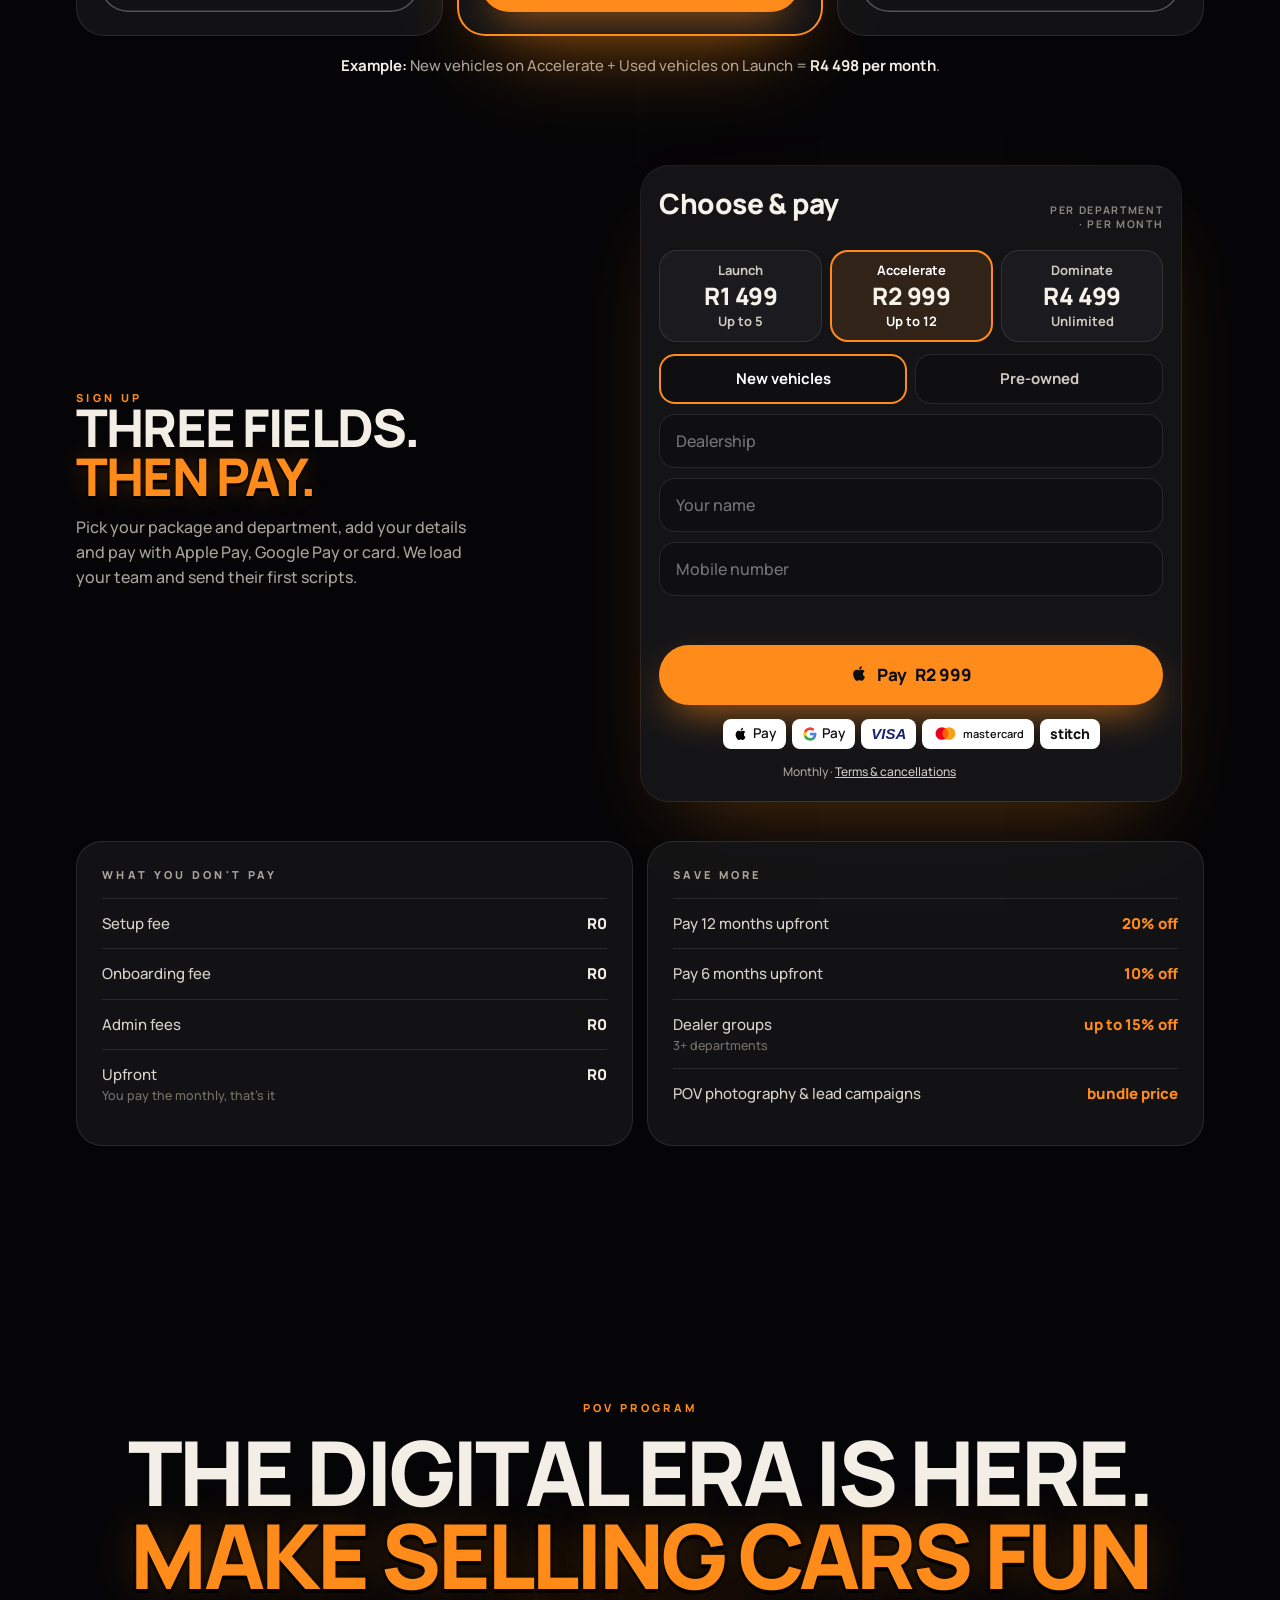
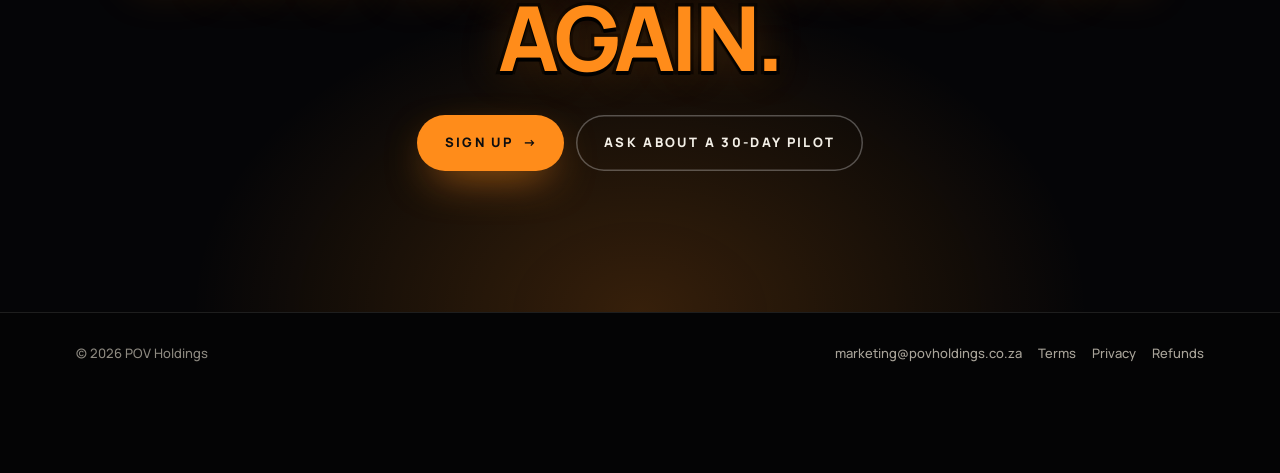
==== commit 511a1350: "Company details moved to small print on legal page; footers show POV Holdings only; VAT mentions rem" ====
--- a/program/index.html
+++ b/program/index.html
@@ -236,7 +236,7 @@
   </div></section>
 
   <section class="sec" id="pricing"><div class="w">
-    <div class="rv" style="text-align:center"><p class="k o">Pricing · per department, per month · excl. VAT</p><h2 class="h2">Pick your package. <em>Sign up in a minute.</em></h2><div class="cd cd-s" data-cd><p>Limited offer · these prices end 31 Dec 2026</p><div><span><b data-u="d">00</b><i>days</i></span><span><b data-u="h">00</b><i>hrs</i></span><span><b data-u="m">00</b><i>min</i></span><span><b data-u="s">00</b><i>sec</i></span></div></div></div>
+    <div class="rv" style="text-align:center"><p class="k o">Pricing · per department, per month</p><h2 class="h2">Pick your package. <em>Sign up in a minute.</em></h2><div class="cd cd-s" data-cd><p>Limited offer · these prices end 31 Dec 2026</p><div><span><b data-u="d">00</b><i>days</i></span><span><b data-u="h">00</b><i>hrs</i></span><span><b data-u="m">00</b><i>min</i></span><span><b data-u="s">00</b><i>sec</i></span></div></div></div>
     <div class="tiers rv">
       <article class="tier"><h3>Launch</h3><p class="who">Up to 5 salespeople</p><p class="amt">R1 499<small>/month</small></p>
         <ul><li>Monday–Friday content plan</li><li>A unique script for every salesperson</li><li>Fresh extra ideas every Monday</li><li>Progress &amp; lead tracker</li><li>17:00 daily email report to the manager</li></ul>
@@ -268,7 +268,7 @@
   </section>
 </main>
 
-<footer><div class="w"><span>© 2026 POV Holdings · Point of View Holdings (Pty) Ltd · Reg. 2024/130036/07</span><nav><a href="mailto:marketing@povholdings.co.za">marketing@povholdings.co.za</a><a href="../legal.html#terms">Terms</a><a href="../legal.html#privacy">Privacy</a><a href="../legal.html#refunds">Refunds</a></nav></div></footer>
+<footer><div class="w"><span>© 2026 POV Holdings</span><nav><a href="mailto:marketing@povholdings.co.za">marketing@povholdings.co.za</a><a href="../legal.html#terms">Terms</a><a href="../legal.html#privacy">Privacy</a><a href="../legal.html#refunds">Refunds</a></nav></div></footer>
 
 <div class="sbar" id="sbar"><div><b>POV Program</b><small>From R1 499 / month · offer ends 31 Dec</small></div><a class="btn solid" href="#pricing">Sign up</a></div>
 
